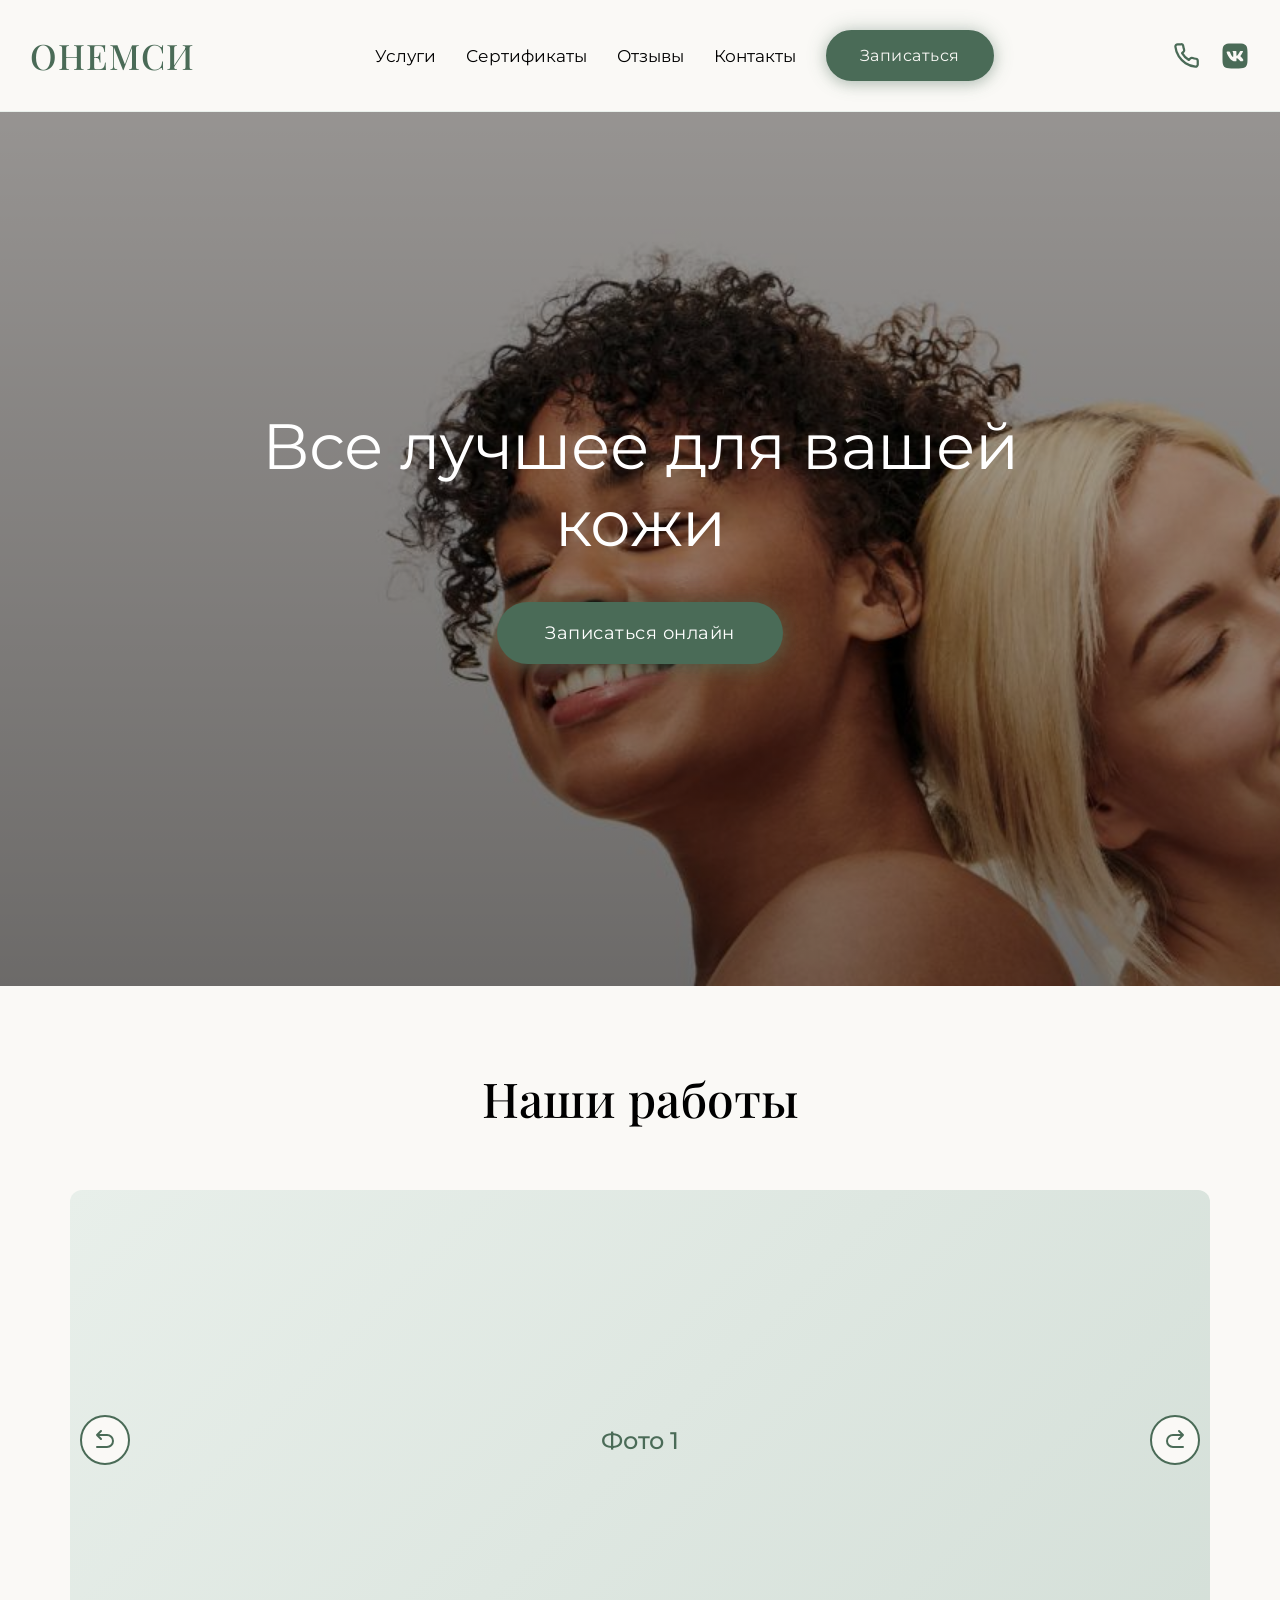
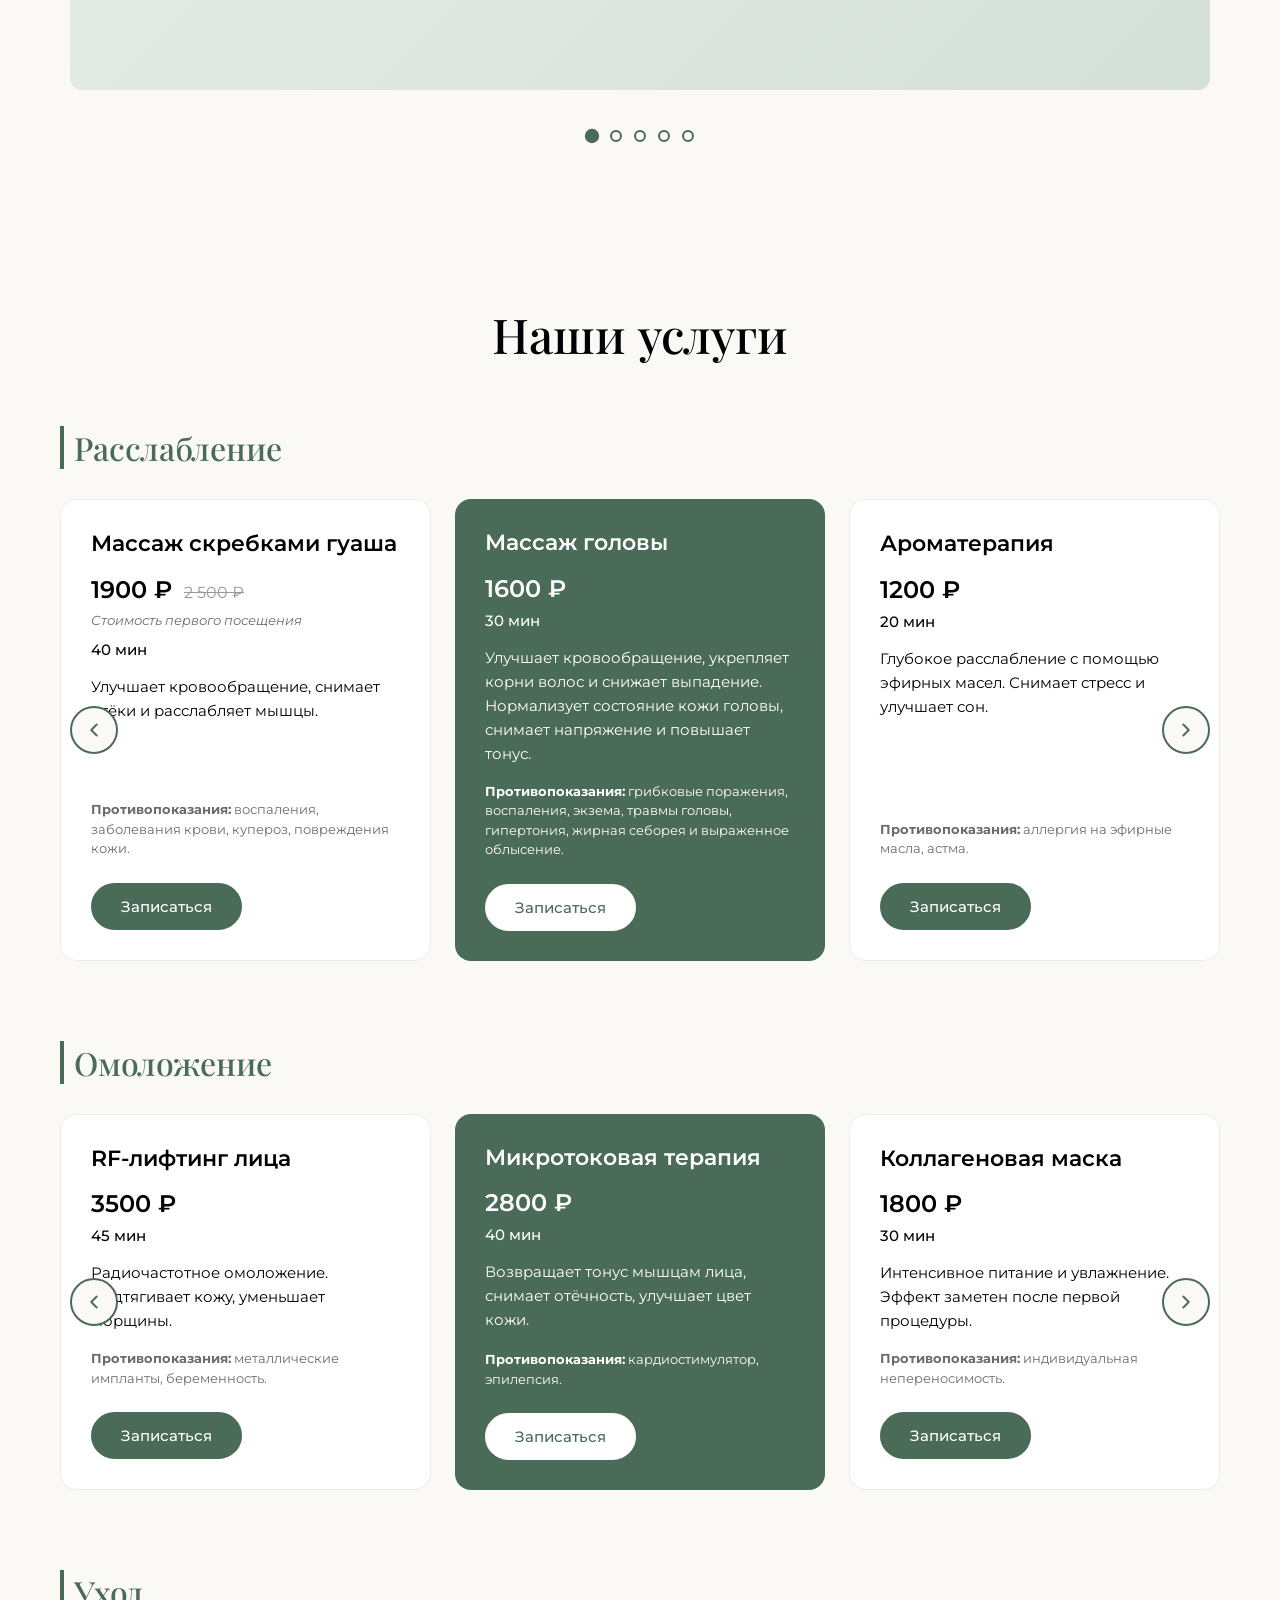
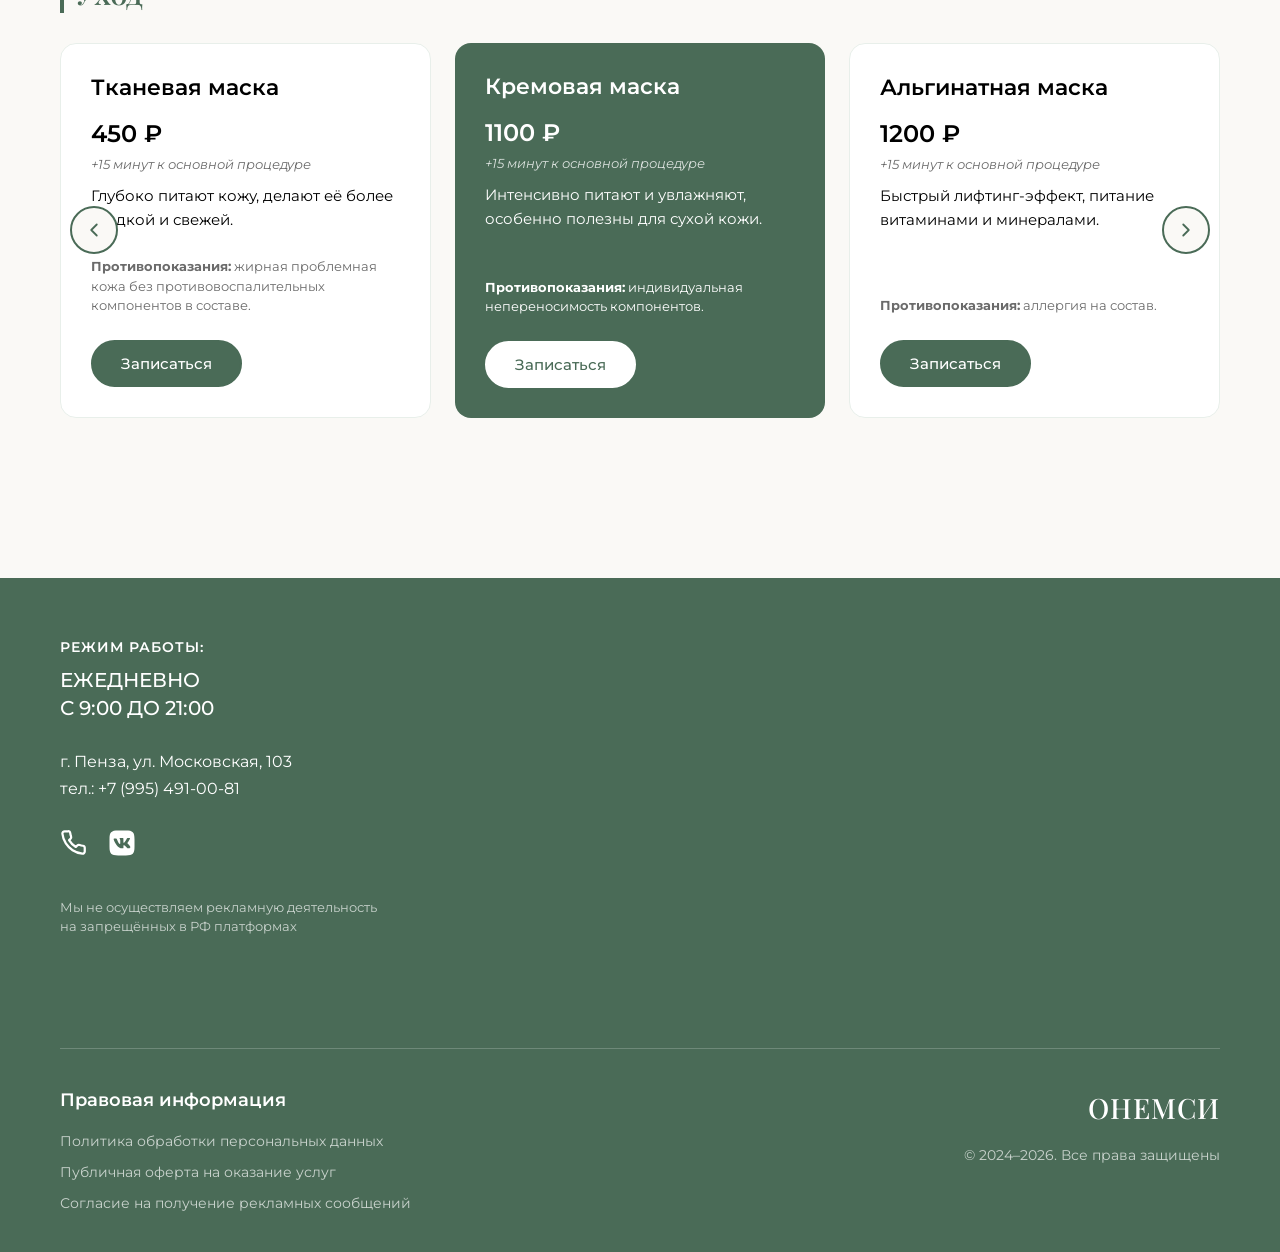
==== index.html @ 77ca7204 "Add files via upload" ====
<!DOCTYPE html>
<html lang="ru">

<head>
    <meta charset="UTF-8">
    <meta name="viewport" content="width=device-width, initial-scale=1.0">
    <title>O'Nemsi Studio - Косметология</title>

    <!-- Подключение шрифтов -->
    <link rel="preconnect" href="https://fonts.googleapis.com">
    <link rel="preconnect" href="https://fonts.gstatic.com" crossorigin>
    <link
        href="https://fonts.googleapis.com/css2?family=Playfair+Display:wght@400;500;600&family=Montserrat:wght@300;400;500;600&display=swap"
        rel="stylesheet">
    <link rel="stylesheet" href="/style.css">
</head>

<body>

    <header class="header">
        <div class="header__container">
            <a href="#" class="header__logo">ОНЕМСИ</a>

            <ul class="header__menu">
                <li><a href="#services" class="header__menu-item">Услуги</a></li>
                <li><a href="#certificates" class="header__menu-item">Сертификаты</a></li>
                <li><a href="#reviews" class="header__menu-item">Отзывы</a></li>
                <li><a href="#contacts" class="header__menu-item">Контакты</a></li>
                <a href="#booking" class="header__cta">Записаться</a>
            </ul>

            <div class="header__icons">
                <!-- Иконка телефона -->
                <a href="tel:+79954910081" class="header__icon" aria-label="Позвонить">
                    <svg class="icon-svg" viewBox="0 0 24 24" fill="none" stroke="currentColor" stroke-width="2"
                        stroke-linecap="round" stroke-linejoin="round">
                        <path
                            d="M22 16.92v3a2 2 0 0 1-2.18 2 19.79 19.79 0 0 1-8.63-3.07 19.5 19.5 0 0 1-6-6 19.79 19.79 0 0 1-3.07-8.67A2 2 0 0 1 4.11 2h3a2 2 0 0 1 2 1.72 12.84 12.84 0 0 0 .7 2.81 2 2 0 0 1-.45 2.11L8.09 9.91a16 16 0 0 0 6 6l1.27-1.27a2 2 0 0 1 2.11-.45 12.84 12.84 0 0 0 2.81.7A2 2 0 0 1 22 16.92z" />
                    </svg>
                </a>
                <!-- Иконка ВК -->
                <a href="#" class="header__icon" aria-label="ВКонтакте">
                    <svg class="icon-svg" viewBox="0 0 24 24" fill="currentColor">
                        <path
                            d="M15.07 2H8.93C3.33 2 2 3.33 2 8.93v6.14C2 20.67 3.33 22 8.93 22h6.14c5.6 0 6.93-1.33 6.93-6.93V8.93C22 3.33 20.67 2 15.07 2zm3.08 14.27h-1.46c-.55 0-.72-.44-1.71-1.44-.86-.83-1.24-.94-1.45-.94-.3 0-.38.08-.38.5v1.31c0 .36-.11.57-1.05.57-1.55 0-3.27-.94-4.47-2.69-1.82-2.55-2.32-4.46-2.32-4.84 0-.21.08-.41.5-.41h1.46c.37 0 .51.17.65.57.72 2.08 1.92 3.91 2.41 3.91.19 0 .27-.08.27-.55V9.73c-.06-.97-.57-1.05-.57-1.4 0-.17.14-.34.37-.34h2.3c.31 0 .42.17.42.54v2.91c0 .31.14.42.23.42.19 0 .34-.11.69-.46 1.07-1.2 1.84-3.04 1.84-3.04.1-.21.27-.41.64-.41h1.46c.44 0 .54.23.44.54-.18.84-1.95 3.34-1.95 3.34-.15.24-.21.35 0 .62.15.21.66.65 1 1.04.62.72 1.1 1.32 1.23 1.74.13.42-.07.63-.49.63z" />
                    </svg>
                </a>
            </div>

            <!-- Бургер-кнопка -->
            <button class="header__burger" aria-label="Открыть меню">
                <!-- Иконка бургера -->
                <svg class="header__burger-icon header__burger-icon--menu" width="40" height="40" viewBox="0 0 24 24"
                    fill="none" xmlns="http://www.w3.org/2000/svg">
                    <path d="M4 6H20" stroke="#4A6B57" stroke-width="2" stroke-linecap="round" />
                    <path d="M4 12H20" stroke="#4A6B57" stroke-width="2" stroke-linecap="round" />
                    <path d="M4 18H20" stroke="#4A6B57" stroke-width="2" stroke-linecap="round" />
                </svg>
                <!-- Иконка крестика -->
                <svg class="header__burger-icon header__burger-icon--close" width="40" height="40" viewBox="0 0 24 24"
                    fill="none" xmlns="http://www.w3.org/2000/svg">
                    <path d="M6 6L18 18" stroke="#4A6B57" stroke-width="2" stroke-linecap="round" />
                    <path d="M18 6L6 18" stroke="#4A6B57" stroke-width="2" stroke-linecap="round" />
                </svg>
            </button>
        </div>

        <!-- Мобильное меню -->
        <nav class="header__mobile-menu">
            <a href="#services" class="header__mobile-menu-item">Услуги</a>
            <a href="#certificates" class="header__mobile-menu-item">Сертификаты</a>
            <a href="#reviews" class="header__mobile-menu-item">Отзывы</a>
            <a href="#contacts" class="header__mobile-menu-item">Контакты</a>
            <a href="#booking" class="header__mobile-cta">Записаться</a>
            <div class="header__mobile-icons">
                <!-- Иконка телефона -->
                <a href="tel:+79954910081" class="header__mobile-icon" aria-label="Позвонить">
                    <svg class="icon-svg" viewBox="0 0 24 24" fill="none" stroke="currentColor" stroke-width="2"
                        stroke-linecap="round" stroke-linejoin="round">
                        <path
                            d="M22 16.92v3a2 2 0 0 1-2.18 2 19.79 19.79 0 0 1-8.63-3.07 19.5 19.5 0 0 1-6-6 19.79 19.79 0 0 1-3.07-8.67A2 2 0 0 1 4.11 2h3a2 2 0 0 1 2 1.72 12.84 12.84 0 0 0 .7 2.81 2 2 0 0 1-.45 2.11L8.09 9.91a16 16 0 0 0 6 6l1.27-1.27a2 2 0 0 1 2.11-.45 12.84 12.84 0 0 0 2.81.7A2 2 0 0 1 22 16.92z" />
                    </svg>
                </a>
                <!-- Иконка ВК -->
                <a href="#" class="header__mobile-icon" aria-label="ВКонтакте">
                    <svg class="icon-svg" viewBox="0 0 24 24" fill="currentColor">
                        <path
                            d="M15.07 2H8.93C3.33 2 2 3.33 2 8.93v6.14C2 20.67 3.33 22 8.93 22h6.14c5.6 0 6.93-1.33 6.93-6.93V8.93C22 3.33 20.67 2 15.07 2zm3.08 14.27h-1.46c-.55 0-.72-.44-1.71-1.44-.86-.83-1.24-.94-1.45-.94-.3 0-.38.08-.38.5v1.31c0 .36-.11.57-1.05.57-1.55 0-3.27-.94-4.47-2.69-1.82-2.55-2.32-4.46-2.32-4.84 0-.21.08-.41.5-.41h1.46c.37 0 .51.17.65.57.72 2.08 1.92 3.91 2.41 3.91.19 0 .27-.08.27-.55V9.73c-.06-.97-.57-1.05-.57-1.4 0-.17.14-.34.37-.34h2.3c.31 0 .42.17.42.54v2.91c0 .31.14.42.23.42.19 0 .34-.11.69-.46 1.07-1.2 1.84-3.04 1.84-3.04.1-.21.27-.41.64-.41h1.46c.44 0 .54.23.44.54-.18.84-1.95 3.34-1.95 3.34-.15.24-.21.35 0 .62.15.21.66.65 1 1.04.62.72 1.1 1.32 1.23 1.74.13.42-.07.63-.49.63z" />
                    </svg>
                </a>
            </div>
        </nav>
    </header>

    <!-- Hero секция -->
    <section class="hero">
        <div class="hero__background"></div>
        <div class="hero__overlay"></div>

        <div class="hero__content">
            <h1 class="hero__title">Все лучшее для вашей кожи</h1>
            <a href="#booking" class="hero__cta">Записаться онлайн</a>
        </div>
    </section>

    <!-- Секция слайдера -->
    <section class="gallery">
        <div class="gallery__container">
            <h2 class="gallery__title">Наши работы</h2>

            <div class="slider">
                <div class="slider__track">
                    <!-- Слайд 1 -->
                    <div class="slider__slide">
                        <div class="slider__image-placeholder">
                            <span>Фото 1</span>
                        </div>
                    </div>

                    <!-- Слайд 2 -->
                    <div class="slider__slide">
                        <div class="slider__image-placeholder">
                            <span>Фото 2</span>
                        </div>
                    </div>

                    <!-- Слайд 3 -->
                    <div class="slider__slide">
                        <div class="slider__image-placeholder">
                            <span>Фото 3</span>
                        </div>
                    </div>

                    <!-- Слайд 4 -->
                    <div class="slider__slide">
                        <div class="slider__image-placeholder">
                            <span>Фото 4</span>
                        </div>
                    </div>

                    <!-- Слайд 5 -->
                    <div class="slider__slide">
                        <div class="slider__image-placeholder">
                            <span>Фото 5</span>
                        </div>
                    </div>
                </div>

                <!-- Кнопки навигации -->
                <button class="slider__button slider__button--prev" aria-label="Предыдущий слайд">
                    <svg width="100%" height="100%" viewBox="0 0 24 24" fill="none" xmlns="http://www.w3.org/2000/svg">
                        <path d="M4 7H14C17.3137 7 20 9.68629 20 13C20 16.3137 17.3137 19 14 19H4M4 7L8 3M4 7L8 11"
                            stroke="currentColor" stroke-width="2" stroke-linecap="round" stroke-linejoin="round" />
                    </svg>
                </button>

                <button class="slider__button slider__button--next" aria-label="Следующий слайд">
                    <svg width="100%" height="100%" viewBox="0 0 24 24" fill="none" xmlns="http://www.w3.org/2000/svg">
                        <path d="M20 7H10C6.68629 7 4 9.68629 4 13C4 16.3137 6.68629 19 10 19H20M20 7L16 3M20 7L16 11"
                            stroke="currentColor" stroke-width="2" stroke-linecap="round" stroke-linejoin="round" />
                    </svg>
                </button>

            </div>
            <!-- Точки-индикаторы -->
            <div class="slider__dots">
                <button class="slider__dot active" data-index="0" aria-label="Слайд 1"></button>
                <button class="slider__dot" data-index="1" aria-label="Слайд 2"></button>
                <button class="slider__dot" data-index="2" aria-label="Слайд 3"></button>
                <button class="slider__dot" data-index="3" aria-label="Слайд 4"></button>
                <button class="slider__dot" data-index="4" aria-label="Слайд 5"></button>
            </div>
        </div>
        </div>
    </section>

    <!-- Секция услуг -->
    <section class="services" id="services">
        <div class="services__container">
            <h2 class="services__title">Наши услуги</h2>

            <!-- Раздел 1: Расслабление -->
            <div class="services__category">
                <h3 class="services__category-title">Расслабление</h3>

                <div class="services-slider" data-slider="relax">
                    <div class="services-slider__track">

                        <div class="services-card">
                            <div class="services-card__content">
                                <h4 class="services-card__title">Массаж скребками гуаша</h4>
                                <div class="services-card__price">
                                    <span class="services-card__price-current">1900 ₽</span>
                                    <span class="services-card__price-old">2 500 ₽</span>
                                </div>
                                <p class="services-card__note">Стоимость первого посещения</p>
                                <p class="services-card__duration">40 мин</p>
                                <p class="services-card__description">Улучшает кровообращение, снимает отёки и
                                    расслабляет мышцы.</p>
                                <p class="services-card__contra"><strong>Противопоказания:</strong> воспаления,
                                    заболевания крови, купероз, повреждения кожи.</p>
                                <a href="#booking" class="services-card__btn">Записаться</a>
                            </div>
                        </div>

                        <div class="services-card">
                            <div class="services-card__content">
                                <h4 class="services-card__title">Массаж головы</h4>
                                <div class="services-card__price">
                                    <span class="services-card__price-current">1600 ₽</span>
                                </div>
                                <p class="services-card__duration">30 мин</p>
                                <p class="services-card__description">Улучшает кровообращение, укрепляет корни волос и
                                    снижает выпадение. Нормализует состояние кожи головы, снимает напряжение и повышает
                                    тонус.</p>
                                <p class="services-card__contra"><strong>Противопоказания:</strong> грибковые поражения,
                                    воспаления, экзема, травмы головы, гипертония, жирная себорея и выраженное
                                    облысение.</p>
                                <a href="#booking" class="services-card__btn">Записаться</a>
                            </div>
                        </div>

                        <div class="services-card">
                            <div class="services-card__content">
                                <h4 class="services-card__title">Ароматерапия</h4>
                                <div class="services-card__price">
                                    <span class="services-card__price-current">1200 ₽</span>
                                </div>
                                <p class="services-card__duration">20 мин</p>
                                <p class="services-card__description">Глубокое расслабление с помощью эфирных масел.
                                    Снимает стресс и улучшает сон.</p>
                                <p class="services-card__contra"><strong>Противопоказания:</strong> аллергия на эфирные
                                    масла, астма.</p>
                                <a href="#booking" class="services-card__btn">Записаться</a>
                            </div>
                        </div>

                        <div class="services-card">
                            <div class="services-card__content">
                                <h4 class="services-card__title">Стоун-массаж</h4>
                                <div class="services-card__price">
                                    <span class="services-card__price-current">2200 ₽</span>
                                </div>
                                <p class="services-card__duration">60 мин</p>
                                <p class="services-card__description">Массаж горячими камнями. Глубокое прогревание мышц
                                    и полное расслабление.</p>
                                <p class="services-card__contra"><strong>Противопоказания:</strong> варикоз, гипертония,
                                    воспаления.</p>
                                <a href="#booking" class="services-card__btn">Записаться</a>
                            </div>
                        </div>

                        <div class="services-card">
                            <div class="services-card__content">
                                <h4 class="services-card__title">Тайский массаж</h4>
                                <div class="services-card__price">
                                    <span class="services-card__price-current">2800 ₽</span>
                                </div>
                                <p class="services-card__duration">90 мин</p>
                                <p class="services-card__description">Древняя техника с элементами йоги. Восстанавливает
                                    энергетический баланс.</p>
                                <p class="services-card__contra"><strong>Противопоказания:</strong> беременность, травмы
                                    позвоночника, острые воспаления.</p>
                                <a href="#booking" class="services-card__btn">Записаться</a>
                            </div>
                        </div>

                    </div>

                    <button class="services-slider__button services-slider__button--prev" aria-label="Предыдущий">
                        <svg viewBox="0 0 24 24" fill="none" stroke="currentColor" stroke-width="2"
                            stroke-linecap="round" stroke-linejoin="round">
                            <polyline points="15 18 9 12 15 6"></polyline>
                        </svg>
                    </button>
                    <button class="services-slider__button services-slider__button--next" aria-label="Следующий">
                        <svg viewBox="0 0 24 24" fill="none" stroke="currentColor" stroke-width="2"
                            stroke-linecap="round" stroke-linejoin="round">
                            <polyline points="9 18 15 12 9 6"></polyline>
                        </svg>
                    </button>
                </div>
            </div>

            <!-- Раздел 2: Омоложение -->
            <div class="services__category">
                <h3 class="services__category-title">Омоложение</h3>

                <div class="services-slider" data-slider="antiage">
                    <div class="services-slider__track">

                        <div class="services-card">
                            <div class="services-card__content">
                                <h4 class="services-card__title">RF-лифтинг лица</h4>
                                <div class="services-card__price">
                                    <span class="services-card__price-current">3500 ₽</span>
                                </div>
                                <p class="services-card__duration">45 мин</p>
                                <p class="services-card__description">Радиочастотное омоложение. Подтягивает кожу,
                                    уменьшает морщины.</p>
                                <p class="services-card__contra"><strong>Противопоказания:</strong> металлические
                                    импланты, беременность.</p>
                                <a href="#booking" class="services-card__btn">Записаться</a>
                            </div>
                        </div>

                        <div class="services-card">
                            <div class="services-card__content">
                                <h4 class="services-card__title">Микротоковая терапия</h4>
                                <div class="services-card__price">
                                    <span class="services-card__price-current">2800 ₽</span>
                                </div>
                                <p class="services-card__duration">40 мин</p>
                                <p class="services-card__description">Возвращает тонус мышцам лица, снимает отёчность,
                                    улучшает цвет кожи.</p>
                                <p class="services-card__contra"><strong>Противопоказания:</strong> кардиостимулятор,
                                    эпилепсия.</p>
                                <a href="#booking" class="services-card__btn">Записаться</a>
                            </div>
                        </div>

                        <div class="services-card">
                            <div class="services-card__content">
                                <h4 class="services-card__title">Коллагеновая маска</h4>
                                <div class="services-card__price">
                                    <span class="services-card__price-current">1800 ₽</span>
                                </div>
                                <p class="services-card__duration">30 мин</p>
                                <p class="services-card__description">Интенсивное питание и увлажнение. Эффект заметен
                                    после первой процедуры.</p>
                                <p class="services-card__contra"><strong>Противопоказания:</strong> индивидуальная
                                    непереносимость.</p>
                                <a href="#booking" class="services-card__btn">Записаться</a>
                            </div>
                        </div>

                        <div class="services-card">
                            <div class="services-card__content">
                                <h4 class="services-card__title">Пилинг лица</h4>
                                <div class="services-card__price">
                                    <span class="services-card__price-current">2500 ₽</span>
                                </div>
                                <p class="services-card__duration">40 мин</p>
                                <p class="services-card__description">Обновление кожи, выравнивание тона и текстуры.
                                    Стимулирует выработку коллагена.</p>
                                <p class="services-card__contra"><strong>Противопоказания:</strong> активные воспаления,
                                    герпес, свежий загар.</p>
                                <a href="#booking" class="services-card__btn">Записаться</a>
                            </div>
                        </div>

                        <div class="services-card">
                            <div class="services-card__content">
                                <h4 class="services-card__title">Мезотерапия</h4>
                                <div class="services-card__price">
                                    <span class="services-card__price-current">4500 ₽</span>
                                </div>
                                <p class="services-card__duration">60 мин</p>
                                <p class="services-card__description">Инъекционное введение витаминных коктейлей.
                                    Глубокое питание изнутри.</p>
                                <p class="services-card__contra"><strong>Противопоказания:</strong> беременность,
                                    нарушения свёртываемости крови.</p>
                                <a href="#booking" class="services-card__btn">Записаться</a>
                            </div>
                        </div>

                    </div>

                    <button class="services-slider__button services-slider__button--prev" aria-label="Предыдущий">
                        <svg viewBox="0 0 24 24" fill="none" stroke="currentColor" stroke-width="2"
                            stroke-linecap="round" stroke-linejoin="round">
                            <polyline points="15 18 9 12 15 6"></polyline>
                        </svg>
                    </button>
                    <button class="services-slider__button services-slider__button--next" aria-label="Следующий">
                        <svg viewBox="0 0 24 24" fill="none" stroke="currentColor" stroke-width="2"
                            stroke-linecap="round" stroke-linejoin="round">
                            <polyline points="9 18 15 12 9 6"></polyline>
                        </svg>
                    </button>
                </div>
            </div>

            <!-- Раздел 3: Уход -->
            <div class="services__category">
                <h3 class="services__category-title">Уход</h3>

                <div class="services-slider" data-slider="care">
                    <div class="services-slider__track">

                        <div class="services-card">
                            <div class="services-card__content">
                                <h4 class="services-card__title">Тканевая маска</h4>
                                <div class="services-card__price">
                                    <span class="services-card__price-current">450 ₽</span>
                                </div>
                                <p class="services-card__note">+15 минут к основной процедуре</p>
                                <p class="services-card__description">Глубоко питают кожу, делают её более гладкой и
                                    свежей.</p>
                                <p class="services-card__contra"><strong>Противопоказания:</strong> жирная проблемная
                                    кожа без противовоспалительных компонентов в составе.</p>
                                <a href="#booking" class="services-card__btn">Записаться</a>
                            </div>
                        </div>

                        <div class="services-card">
                            <div class="services-card__content">
                                <h4 class="services-card__title">Кремовая маска</h4>
                                <div class="services-card__price">
                                    <span class="services-card__price-current">1100 ₽</span>
                                </div>
                                <p class="services-card__note">+15 минут к основной процедуре</p>
                                <p class="services-card__description">Интенсивно питают и увлажняют, особенно полезны
                                    для сухой кожи.</p>
                                <p class="services-card__contra"><strong>Противопоказания:</strong> индивидуальная
                                    непереносимость компонентов.</p>
                                <a href="#booking" class="services-card__btn">Записаться</a>
                            </div>
                        </div>

                        <div class="services-card">
                            <div class="services-card__content">
                                <h4 class="services-card__title">Альгинатная маска</h4>
                                <div class="services-card__price">
                                    <span class="services-card__price-current">1200 ₽</span>
                                </div>
                                <p class="services-card__note">+15 минут к основной процедуре</p>
                                <p class="services-card__description">Быстрый лифтинг-эффект, питание витаминами и
                                    минералами.</p>
                                <p class="services-card__contra"><strong>Противопоказания:</strong> аллергия на состав.
                                </p>
                                <a href="#booking" class="services-card__btn">Записаться</a>
                            </div>
                        </div>

                        <div class="services-card">
                            <div class="services-card__content">
                                <h4 class="services-card__title">Чистка лица</h4>
                                <div class="services-card__price">
                                    <span class="services-card__price-current">2200 ₽</span>
                                </div>
                                <p class="services-card__duration">60 мин</p>
                                <p class="services-card__description">Комбинированная чистка. Освобождает поры,
                                    выравнивает рельеф кожи.</p>
                                <p class="services-card__contra"><strong>Противопоказания:</strong> активные воспаления,
                                    герпес.</p>
                                <a href="#booking" class="services-card__btn">Записаться</a>
                            </div>
                        </div>

                        <div class="services-card">
                            <div class="services-card__content">
                                <h4 class="services-card__title">Пилинг тела</h4>
                                <div class="services-card__price">
                                    <span class="services-card__price-current">1800 ₽</span>
                                </div>
                                <p class="services-card__duration">45 мин</p>
                                <p class="services-card__description">Отшелушивание и обновление кожи тела. Мягкость и
                                    гладкость надолго.</p>
                                <p class="services-card__contra"><strong>Противопоказания:</strong> повреждения кожи,
                                    варикоз.</p>
                                <a href="#booking" class="services-card__btn">Записаться</a>
                            </div>
                        </div>

                    </div>

                    <button class="services-slider__button services-slider__button--prev" aria-label="Предыдущий">
                        <svg viewBox="0 0 24 24" fill="none" stroke="currentColor" stroke-width="2"
                            stroke-linecap="round" stroke-linejoin="round">
                            <polyline points="15 18 9 12 15 6"></polyline>
                        </svg>
                    </button>
                    <button class="services-slider__button services-slider__button--next" aria-label="Следующий">
                        <svg viewBox="0 0 24 24" fill="none" stroke="currentColor" stroke-width="2"
                            stroke-linecap="round" stroke-linejoin="round">
                            <polyline points="9 18 15 12 9 6"></polyline>
                        </svg>
                    </button>
                </div>
            </div>

        </div>
    </section>

    <!-- Футер -->
    <footer class="footer">
        <div class="footer__container">
            <!-- Верхняя часть: информация + карта -->
            <div class="footer__top">
                <!-- Левая колонка: информация -->
                <div class="footer__info">
                    <div class="footer__schedule">
                        <h3 class="footer__title">РЕЖИМ РАБОТЫ:</h3>
                        <p class="footer__schedule-text">ЕЖЕДНЕВНО<br>С 9:00 ДО 21:00</p>
                    </div>

                    <div class="footer__address">
                        <p>г. Пенза, ул. Московская, 103</p>
                        <a href="tel:+79954910081" class="footer__phone">тел.: +7 (995) 491-00-81</a>
                    </div>

                    <div class="footer__icons">
                        <!-- Иконка телефона -->
                        <a href="tel:+79954910081" class="footer__icon" aria-label="Позвонить">
                            <svg class="icon-svg" viewBox="0 0 24 24" fill="none" stroke="currentColor" stroke-width="2"
                                stroke-linecap="round" stroke-linejoin="round">
                                <path
                                    d="M22 16.92v3a2 2 0 0 1-2.18 2 19.79 19.79 0 0 1-8.63-3.07 19.5 19.5 0 0 1-6-6 19.79 19.79 0 0 1-3.07-8.67A2 2 0 0 1 4.11 2h3a2 2 0 0 1 2 1.72 12.84 12.84 0 0 0 .7 2.81 2 2 0 0 1-.45 2.11L8.09 9.91a16 16 0 0 0 6 6l1.27-1.27a2 2 0 0 1 2.11-.45 12.84 12.84 0 0 0 2.81.7A2 2 0 0 1 22 16.92z" />
                            </svg>
                        </a>
                        <!-- Иконка ВК -->
                        <a href="#" class="footer__icon" aria-label="ВКонтакте">
                            <svg class="icon-svg" viewBox="0 0 24 24" fill="currentColor">
                                <path
                                    d="M15.07 2H8.93C3.33 2 2 3.33 2 8.93v6.14C2 20.67 3.33 22 8.93 22h6.14c5.6 0 6.93-1.33 6.93-6.93V8.93C22 3.33 20.67 2 15.07 2zm3.08 14.27h-1.46c-.55 0-.72-.44-1.71-1.44-.86-.83-1.24-.94-1.45-.94-.3 0-.38.08-.38.5v1.31c0 .36-.11.57-1.05.57-1.55 0-3.27-.94-4.47-2.69-1.82-2.55-2.32-4.46-2.32-4.84 0-.21.08-.41.5-.41h1.46c.37 0 .51.17.65.57.72 2.08 1.92 3.91 2.41 3.91.19 0 .27-.08.27-.55V9.73c-.06-.97-.57-1.05-.57-1.4 0-.17.14-.34.37-.34h2.3c.31 0 .42.17.42.54v2.91c0 .31.14.42.23.42.19 0 .34-.11.69-.46 1.07-1.2 1.84-3.04 1.84-3.04.1-.21.27-.41.64-.41h1.46c.44 0 .54.23.44.54-.18.84-1.95 3.34-1.95 3.34-.15.24-.21.35 0 .62.15.21.66.65 1 1.04.62.72 1.1 1.32 1.23 1.74.13.42-.07.63-.49.63z" />
                            </svg>
                        </a>
                    </div>

                    <p class="footer__disclaimer">
                        Мы не осуществляем рекламную деятельность<br>
                        на запрещённых в РФ платформах
                    </p>
                </div>

                <!-- Правая колонка: Яндекс Карта -->
                <div class="footer__map">
                    <iframe
                        src="https://yandex.ru/map-widget/v1/?um=constructor%3Ae13239bbc30b264439ae08b6318549882cd62b064bf526dbd5a65f6173cc1b9c&amp;source=constructor"
                        width="650" height="400" frameborder="0">
                    </iframe>
                </div>
            </div>

            <!-- Нижняя часть: правовая информация -->
            <div class="footer__bottom">
                <div class="footer__legal">
                    <h4 class="footer__legal-title">Правовая информация</h4>
                    <ul class="footer__legal-list">
                        <li><a href="#" class="footer__legal-link">Политика обработки персональных данных</a></li>
                        <li><a href="#" class="footer__legal-link">Публичная оферта на оказание услуг</a></li>
                        <li><a href="#" class="footer__legal-link">Согласие на получение рекламных сообщений</a></li>
                    </ul>
                </div>

                <div class="footer__bottom-info">
                    <a href="#" class="footer__logo-link">
                        <span class="footer__logo">ОНЕМСИ</span>
                    </a>
                    <p class="footer__copyright">© 2024–2026. Все права защищены</p>
                </div>
            </div>
        </div>
    </footer>

    <script src="/main.js"></script>
</body>

</html>
---- style.css ----
/* CSS переменные */
:root {
    --color-primary: #4A6B57;
    --color-primary-dark: #3A5544;
    --color-text: #000000;
    --color-bg: #FAF9F6;
    --font-logo: 'Playfair Display', serif;
    --font-body: 'Montserrat', sans-serif;
}

* {
    margin: 0;
    padding: 0;
    box-sizing: border-box;
}

body {
    font-family: var(--font-body);
    background-color: var(--color-bg);
    color: var(--color-text);
}

/* Блокировка скролла при открытом меню */
body.menu-open {
    overflow: hidden;
}

/* Хедер */
.header {
    position: fixed;
    top: 0;
    left: 0;
    width: 100%;
    background-color: var(--color-bg);
    border-bottom: 1px solid #E8EFEA;
    z-index: 1000;
}

.header__container {
    max-width: 1440px;
    margin: 0 auto;
    padding: 30px 30px;
    display: flex;
    justify-content: space-between;
    align-items: center;
    position: relative;
}

/* Логотип */
.header__logo {
    font-family: var(--font-logo);
    font-size: 35px;
    font-weight: 500;
    color: var(--color-primary);
    text-decoration: none;
    letter-spacing: 1px;
}

/* Меню */
.header__menu {
    display: flex;
    list-style: none;
    gap: 30px;
    align-items: center;
}

.header__menu-item {
    font-family: var(--font-body);
    font-size: 17px;
    font-weight: 400;
    color: var(--color-text);
    text-decoration: none;
    transition: color 0.3s ease;
    position: relative;
}

.header__menu-item:hover {
    color: var(--color-primary);
}

.header__menu-item::after {
    content: '';
    position: absolute;
    bottom: -6px;
    left: 0;
    width: 0;
    height: 1.5px;
    background-color: var(--color-primary);
    transition: width 0.3s ease;
}

.header__menu-item:hover::after {
    width: 100%;
}

/* Кнопка записи */
.header__cta {
    font-family: var(--font-body);
    font-size: 16px;
    font-weight: 400;
    color: var(--color-bg);
    background-color: var(--color-primary);
    padding: 14px 32px;
    border: 2px solid var(--color-primary);
    border-radius: 50px;
    cursor: pointer;
    text-decoration: none;
    transition: all 0.3s ease;
    letter-spacing: 0.5px;
    box-shadow: 0 4px 12px rgba(74, 107, 87, 0.2),
        0 0 20px rgba(74, 107, 87, 0.3);
}

.header__cta:hover {
    background-color: var(--color-primary-dark);
    border-color: var(--color-primary-dark);
    transform: translateY(-2px);
    box-shadow: 0 6px 16px rgba(74, 107, 87, 0.3),
        0 0 30px rgba(74, 107, 87, 0.5);
}

.header__cta:active {
    transform: translateY(0);
    box-shadow: 0 2px 8px rgba(74, 107, 87, 0.2),
        0 0 15px rgba(74, 107, 87, 0.3);
}

/* Иконки соцсетей */
.header__icons {
    display: flex;
    gap: 20px;
    align-items: center;
}

.header__icon {
    display: flex;
    align-items: center;
    justify-content: center;
    color: var(--color-primary);
    /* <-- ЭТО ГЛАВНОЕ: задаёт цвет для SVG */
    text-decoration: none;
    transition: color 0.3s ease, transform 0.3s ease;
}

.header__icon svg {
    width: 27px;
    height: 27px;
}

/* ВК сделаем чуть крупнее, как было */
.header__icon:last-child svg {
    width: 30px;
    height: 30px;
}

.header__icon:hover {
    color: var(--color-primary-dark);
    /* <-- При наведении цвет меняется сам */
    transform: translateY(-2px) scale(1.1);
}

/* Бургер-меню (SVG) */
.header__burger {
    display: none;
    align-items: center;
    justify-content: end;
    width: 48px;
    height: 48px;
    cursor: pointer;
    background: none;
    border: none;
    z-index: 1001;
    position: relative;
    color: var(--color-primary);
    transition: color 0.3s ease;
}

.header__burger:hover {
    color: var(--color-primary-dark);
}

.header__burger-icon {
    position: absolute;
    top: 50%;
    left: 50%;
    width: 28px;
    height: 28px;
    transition: opacity 0.4s ease, transform 0.4s ease;
}

/* Состояние по умолчанию: виден бургер, скрыт крестик */
.header__burger-icon--menu {
    opacity: 1;
    transform: translate(-50%, -50%) rotate(0deg);
}

.header__burger-icon--close {
    opacity: 0;
    transform: translate(-50%, -50%) rotate(-90deg);
    pointer-events: none;
}

/* Активное состояние (после клика): скрыт бургер, виден крестик */
.header__burger.active .header__burger-icon--menu {
    opacity: 0;
    transform: translate(-50%, -50%) rotate(90deg);
    pointer-events: none;
}

.header__burger.active .header__burger-icon--close {
    opacity: 1;
    transform: translate(-50%, -50%) rotate(0deg);
    pointer-events: auto;
}

/* Мобильное меню */
.header__mobile-menu {
    position: fixed;
    top: 0;
    left: 0;
    width: 100%;
    height: 100vh;
    background-color: var(--color-bg);
    display: flex;
    flex-direction: column;
    justify-content: center;
    align-items: center;
    gap: 30px;
    transform: translateX(100%);
    transition: transform 0.4s ease;
    z-index: 999;
}

.header__mobile-menu.active {
    transform: translateX(0);
}

.header__mobile-menu-item {
    font-family: var(--font-body);
    font-size: 24px;
    font-weight: 500;
    color: var(--color-text);
    text-decoration: none;
    transition: color 0.3s ease;
}

.header__mobile-menu-item:hover {
    color: var(--color-primary);
}

.header__mobile-cta {
    font-family: var(--font-body);
    font-size: 18px;
    font-weight: 400;
    color: var(--color-bg);
    background-color: var(--color-primary);
    padding: 16px 40px;
    border-radius: 50px;
    text-decoration: none;
    transition: all 0.3s ease;
    box-shadow: 0 4px 16px rgba(74, 107, 87, 0.4);
    margin-top: 20px;
}

.header__mobile-cta:hover {
    background-color: var(--color-primary-dark);
    transform: translateY(-2px);
}

.header__mobile-icons {
    display: flex;
    gap: 20px;
    align-items: center;
}

.header__mobile-icon {
    display: flex;
    align-items: center;
    justify-content: center;
    color: var(--color-primary);
    /* <-- ЭТО ГЛАВНОЕ: задаёт цвет для SVG */
    text-decoration: none;
    transition: color 0.3s ease, transform 0.3s ease;
}

.header__mobile-icon svg {
    width: 27px;
    height: 27px;
}

.header__mobile-icon:last-child svg {
    width: 30px;
    height: 30px;
}

.header__mobile-icon:hover {
    color: var(--color-primary-dark);
    transform: scale(1.1);
}

/* Hero секция */
.hero {
    position: relative;
    width: 100%;
    height: 100vh;
    min-height: 700px;
    display: flex;
    align-items: center;
    justify-content: center;
    overflow: hidden;
    margin-top: 86px;
}

.hero__background {
    position: absolute;
    top: 0;
    left: 0;
    width: 100%;
    height: 100%;
    background-image: url('/image/фон-хиро.jpg');
    background-size: cover;
    background-position: center;
    background-repeat: no-repeat;
}

.hero__overlay {
    position: absolute;
    top: 0;
    left: 0;
    width: 100%;
    height: 100%;
    background: linear-gradient(to bottom,
            rgba(0, 0, 0, 0.3) 0%,
            rgba(0, 0, 0, 0.5) 100%);
}

.hero__content {
    position: relative;
    z-index: 2;
    text-align: center;
    max-width: 900px;
    padding: 0 40px;
}

.hero__title {
    font-family: var(--font-body);
    font-size: 64px;
    font-weight: 400;
    color: #FFFFFF;
    line-height: 1.2;
    margin-bottom: 40px;
    letter-spacing: -0.5px;
}

.hero__cta {
    display: inline-block;
    font-family: var(--font-body);
    font-size: 18px;
    font-weight: 400;
    color: #FFFFFF;
    background-color: var(--color-primary);
    padding: 20px 48px;
    border-radius: 50px;
    text-decoration: none;
    transition: all 0.3s ease;
    letter-spacing: 0.5px;
    box-shadow: 0 4px 16px rgba(74, 107, 87, 0.4),
        0 0 24px rgba(74, 107, 87, 0.3);
}

.hero__cta:hover {
    background-color: var(--color-primary-dark);
    transform: translateY(-3px);
    box-shadow: 0 8px 24px rgba(74, 107, 87, 0.5),
        0 0 32px rgba(74, 107, 87, 0.4);
}

.hero__cta:active {
    transform: translateY(-1px);
    box-shadow: 0 4px 12px rgba(74, 107, 87, 0.3);
}

/* Адаптивность Шапка + Хиро */
@media (max-width: 1200px) {
    .header__container {
        padding: 24px 40px;
    }

    .header__menu-item {
        font-size: 16px;
    }

}

@media (max-width: 992px) {
    .header__menu {
        display: none;
    }

    .header__cta {
        display: none;
    }

    .header__container {
        display: flex;
        align-items: center;
        padding: 24px 30px;
    }

    /* Логотип — первая колонка, прижат влево */
    .header__logo {
        justify-content: start;
    }

    /* Бургер — вторая колонка, точно по центру */
    .header__burger {
        display: flex;
        justify-content: end;
        margin-top: 2px;
        width: 48px;
        height: 48px;
        cursor: pointer;
        background: none;
        border: none;
        color: var(--color-primary);
        transition: color 0.3s ease;
        z-index: 1001;
    }

    /* Иконки — третья колонка, прижаты вправо */
    .header__icons {
        display: none;
    }
}

@media (max-width: 768px) {
    .header__container {
        padding: 20px 24px;
    }

    .header__logo {
        font-size: 30px;
    }

    .hero {
        min-height: 600px;
    }

    .hero__title {
        font-size: 40px;
        margin-bottom: 32px;
    }

    .hero__cta {
        font-size: 16px;
        padding: 18px 40px;
    }
}

@media (max-width: 480px) {
    .hero__title {
        font-size: 30px;
    }

    .hero__cta {
        font-size: 15px;
        padding: 16px 32px;
    }

    .header__mobile-menu-item {
        font-size: 20px;
    }

    .header__mobile-cta {
        font-size: 16px;
        padding: 14px 32px;
    }
}

/* Секция галереи */
.gallery {
    padding: 80px 0;
    background-color: var(--color-bg);
}

.gallery__container {
    max-width: 1440px;
    margin: 0 auto;
    padding: 0 60px;
}

.gallery__title {
    font-family: var(--font-logo);
    font-size: 48px;
    font-weight: 500;
    color: var(--color-text);
    text-align: center;
    margin-bottom: 60px;
}

/* Слайдер */
.slider {
    position: relative;
    width: 100%;
    overflow: hidden;
}

.slider__track {
    display: flex;
    transition: transform 0.5s ease;
}

.slider__slide {
    flex: 0 0 100%;
    padding: 0 10px;
}

/* Placeholder для фотографий (пока нет реальных фото) */
.slider__image-placeholder {
    width: 100%;
    height: 500px;
    background: linear-gradient(135deg, #E8EFEA 0%, #D4DFD8 100%);
    border-radius: 12px;
    display: flex;
    align-items: center;
    justify-content: center;
    font-family: var(--font-body);
    font-size: 24px;
    font-weight: 500;
    color: var(--color-primary);
    transition: all 0.3s ease;
}

.slider__image-placeholder:hover {
    transform: scale(1.02);
    box-shadow: 0 8px 24px rgba(74, 107, 87, 0.15);
}

/* Кнопки навигации */
.slider__button {
    position: absolute;
    top: 50%;
    transform: translateY(-50%);
    width: 50px;
    height: 50px;
    background-color: var(--color-bg);
    border: 2px solid var(--color-primary);
    border-radius: 50%;
    cursor: pointer;
    display: flex;
    align-items: center;
    justify-content: center;
    color: var(--color-primary);
    transition: all 0.3s ease;
    z-index: 10;
}

.slider__button svg {
    width: 24px;
    height: 24px;
}

.slider__button:hover {
    background-color: var(--color-primary);
    color: var(--color-bg);
    transform: translateY(-50%) scale(1.1);
}

.slider__button:active {
    transform: translateY(-50%) scale(0.95);
}

.slider__button--prev {
    left: 20px;
}

.slider__button--next {
    right: 20px;
}

/* Точки-индикаторы */
.slider__dots {
    display: flex;
    justify-content: center;
    gap: 12px;
    margin-top: 40px;
}

.slider__dot {
    width: 12px;
    height: 12px;
    border-radius: 50%;
    border: 2px solid var(--color-primary);
    background-color: transparent;
    cursor: pointer;
    transition: all 0.3s ease;
    padding: 0;
}

.slider__dot:hover {
    background-color: var(--color-primary);
    opacity: 0.5;
}

.slider__dot.active {
    background-color: var(--color-primary);
    transform: scale(1.2);
}

/* Адаптивность слайдера */
@media (max-width: 1200px) {
    .gallery__container {
        padding: 0 40px;
    }

    .gallery__title {
        font-size: 42px;
        margin-bottom: 50px;
    }

    .slider__image-placeholder {
        height: 450px;
    }
}

@media (max-width: 992px) {
    .gallery {
        padding: 60px 0;
    }

    .gallery__title {
        font-size: 36px;
        margin-bottom: 40px;
    }

    .slider__image-placeholder {
        height: 400px;
    }

    .slider__button {
        width: 45px;
        height: 45px;
    }

    .slider__button svg {
        width: 20px;
        height: 20px;
    }
}

@media (max-width: 768px) {
    .gallery__container {
        padding: 0 24px;
    }

    .gallery__title {
        font-size: 32px;
        margin-bottom: 30px;
    }

    .slider__image-placeholder {
        height: 350px;
        font-size: 20px;
    }

    .slider__button {
        width: 40px;
        height: 40px;
    }

    .slider__button svg {
        width: 18px;
        height: 18px;
    }

    .slider__button--prev {
        left: 10px;
    }

    .slider__button--next {
        right: 10px;
    }

    .slider__dots {
        margin-top: 30px;
        gap: 10px;
    }

    .slider__dot {
        width: 10px;
        height: 10px;
    }
}

@media (max-width: 480px) {
    .gallery {
        padding: 40px 0;
    }

    .gallery__title {
        font-size: 28px;
        margin-bottom: 25px;
    }

    .slider__image-placeholder {
        height: 280px;
        font-size: 18px;
    }

    .slider__button {
        width: 36px;
        height: 36px;
    }

    .slider__button svg {
        width: 16px;
        height: 16px;
    }

    .slider__dot {
        width: 8px;
        height: 8px;
    }
}


/* === Секция услуг === */
.services {
    padding: 80px 0;
    background-color: var(--color-bg);
}

.services__container {
    max-width: 1440px;
    margin: 0 auto;
    padding: 0 60px;
}

.services__title {
    font-family: var(--font-logo);
    font-size: 48px;
    font-weight: 500;
    color: var(--color-text);
    text-align: center;
    margin-bottom: 60px;
}

.services__category {
    margin-bottom: 80px;
}

.services__category:last-child {
    margin-bottom: 0;
}

.services__category-title {
    font-family: var(--font-logo);
    font-size: 32px;
    font-weight: 500;
    color: var(--color-primary);
    margin-bottom: 30px;
    padding-left: 10px;
    border-left: 4px solid var(--color-primary);
}

/* Слайдер услуг */
.services-slider {
    position: relative;
    overflow: hidden;
}

.services-slider__track {
    display: flex;
    gap: 24px;
    transition: transform 0.5s ease;
}

/* Карточка услуги */
.services-card {
    flex: 0 0 calc((100% - 48px) / 3);
    /* 3 карточки на десктопе */
    border-radius: 16px;
    padding: 30px;
    transition: transform 0.3s ease, box-shadow 0.3s ease;
}

.services-card:hover {
    transform: translateY(-4px);
    box-shadow: 0 12px 32px rgba(0, 0, 0, 0.08);
}

/* Чередование цветов на десктопе */
.services-card:nth-child(odd) {
    background-color: #FFFFFF;
    border: 1px solid #E8EFEA;
}

.services-card:nth-child(even) {
    background-color: var(--color-primary);
    color: #FFFFFF;
}

/* На зелёных карточках меняем цвет текста элементов */
.services-card:nth-child(even) .services-card__title,
.services-card:nth-child(even) .services-card__price-current,
.services-card:nth-child(even) .services-card__duration,
.services-card:nth-child(even) .services-card__description,
.services-card:nth-child(even) .services-card__contra {
    color: #FFFFFF;
}

.services-card:nth-child(even) .services-card__price-old {
    color: rgba(255, 255, 255, 0.6);
}

.services-card:nth-child(even) .services-card__note {
    color: rgba(255, 255, 255, 0.8);
}

.services-card:nth-child(even) .services-card__btn {
    background-color: #FFFFFF;
    color: var(--color-primary);
    border-color: #FFFFFF;
}

.services-card:nth-child(even) .services-card__btn:hover {
    background-color: transparent;
    color: #FFFFFF;
}

.services-card__content {
    display: flex;
    flex-direction: column;
    height: 100%;
}

.services-card__title {
    font-family: var(--font-body);
    font-size: 22px;
    font-weight: 600;
    color: var(--color-text);
    margin-bottom: 16px;
    line-height: 1.3;
}

.services-card__price {
    display: flex;
    align-items: baseline;
    gap: 12px;
    margin-bottom: 8px;
}

.services-card__price-current {
    font-family: var(--font-body);
    font-size: 24px;
    font-weight: 600;
    color: var(--color-text);
}

.services-card__price-old {
    font-family: var(--font-body);
    font-size: 16px;
    font-weight: 400;
    color: #999;
    text-decoration: line-through;
}

.services-card__note {
    font-family: var(--font-body);
    font-size: 13px;
    font-weight: 400;
    color: #6B6B6B;
    font-style: italic;
    margin-bottom: 12px;
}

.services-card__duration {
    font-family: var(--font-body);
    font-size: 15px;
    font-weight: 500;
    color: var(--color-text);
    margin-bottom: 16px;
}

.services-card__description {
    font-family: var(--font-body);
    font-size: 15px;
    font-weight: 400;
    color: var(--color-text);
    line-height: 1.6;
    margin-bottom: 16px;
    flex-grow: 1;
}

.services-card__contra {
    font-family: var(--font-body);
    font-size: 13px;
    font-weight: 400;
    color: #6B6B6B;
    line-height: 1.5;
    margin-bottom: 24px;
}

.services-card__btn {
    display: inline-block;
    font-family: var(--font-body);
    font-size: 15px;
    font-weight: 500;
    color: #FFFFFF;
    background-color: var(--color-primary);
    border: 2px solid var(--color-primary);
    padding: 12px 28px;
    border-radius: 50px;
    text-decoration: none;
    text-align: center;
    transition: all 0.3s ease;
    align-self: flex-start;
}

.services-card__btn:hover {
    background-color: var(--color-primary-dark);
    border-color: var(--color-primary-dark);
    transform: translateY(-2px);
}

/* Кнопки слайдера */
.services-slider__button {
    position: absolute;
    top: 50%;
    transform: translateY(-50%);
    width: 48px;
    height: 48px;
    background-color: var(--color-bg);
    border: 2px solid var(--color-primary);
    border-radius: 50%;
    cursor: pointer;
    display: flex;
    align-items: center;
    justify-content: center;
    color: var(--color-primary);
    transition: all 0.3s ease;
    z-index: 10;
}

.services-slider__button svg {
    width: 22px;
    height: 22px;
}

.services-slider__button:hover {
    background-color: var(--color-primary);
    color: var(--color-bg);
    transform: translateY(-50%) scale(1.1);
}

.services-slider__button--prev {
    left: 10px;
}

.services-slider__button--next {
    right: 10px;
}

/* === Адаптивность === */
@media (max-width: 1200px) {
    .services__container {
        padding: 0 40px;
    }

    .services-card {
        flex: 0 0 calc((100% - 24px) / 2);
        /* 2 карточки на планшете */
    }
}

@media (max-width: 768px) {
    .services {
        padding: 60px 0;
    }

    .services__container {
        padding: 0 24px;
    }

    .services__title {
        font-size: 36px;
        margin-bottom: 40px;
    }

    .services__category {
        margin-bottom: 50px;
    }

    .services__category-title {
        font-size: 26px;
        margin-bottom: 20px;
    }

    .services-slider__track {
        gap: 16px;
    }

    /* На мобильных — одна карточка, все белые */
    .services-card {
        flex: 0 0 100%;
        background-color: #FFFFFF !important;
        border: 1px solid #E8EFEA !important;
        color: var(--color-text) !important;
        padding: 24px;
    }

    .services-card .services-card__title,
    .services-card .services-card__price-current,
    .services-card .services-card__duration,
    .services-card .services-card__description,
    .services-card .services-card__contra {
        color: var(--color-text) !important;
    }

    .services-card .services-card__price-old {
        color: #999 !important;
    }

    .services-card .services-card__note {
        color: #6B6B6B !important;
    }

    .services-card .services-card__btn {
        background-color: var(--color-primary) !important;
        color: #FFFFFF !important;
        border-color: var(--color-primary) !important;
    }

    .services-card__title {
        font-size: 20px;
    }

    .services-card__price-current {
        font-size: 22px;
    }

    .services-slider__button {
        width: 40px;
        height: 40px;
    }

    .services-slider__button svg {
        width: 18px;
        height: 18px;
    }
}

@media (max-width: 480px) {
    .services__title {
        font-size: 28px;
    }

    .services__category-title {
        font-size: 22px;
    }

    .services-card {
        padding: 20px;
    }

    .services-card__btn {
        width: 100%;
        box-sizing: border-box;
    }
}


/* Футер */
.footer {
    background-color: var(--color-primary);
    color: #FFFFFF;
    padding: 60px 0 40px;
    margin-top: 80px;
}

.footer__container {
    max-width: 1440px;
    margin: 0 auto;
    padding: 0 60px;
}

/* Верхняя часть */
.footer__top {
    display: grid;
    grid-template-columns: 1fr 1.5fr;
    gap: 60px;
    margin-bottom: 60px;
}

/* Левая колонка: информация */
.footer__info {
    display: flex;
    flex-direction: column;
    gap: 30px;
}

.footer__title {
    font-family: var(--font-body);
    font-size: 14px;
    font-weight: 600;
    letter-spacing: 1px;
    margin-bottom: 10px;
    color: #FFFFFF;
}

.footer__schedule-text {
    font-family: var(--font-body);
    font-size: 20px;
    font-weight: 500;
    line-height: 1.4;
    color: #FFFFFF;
}

.footer__address {
    display: flex;
    flex-direction: column;
    gap: 8px;
}

.footer__address p {
    font-family: var(--font-body);
    font-size: 16px;
    font-weight: 400;
    color: #FFFFFF;
}

.footer__phone {
    font-family: var(--font-body);
    font-size: 16px;
    font-weight: 400;
    color: #FFFFFF;
    text-decoration: none;
    transition: opacity 0.3s ease;
}

.footer__phone:hover {
    opacity: 0.7;
}

/* Иконки соцсетей в футере */
.footer__icons {
    display: flex;
    gap: 20px;
    align-items: center;
}

.footer__icon {
    display: flex;
    align-items: center;
    justify-content: center;
    color: #FFFFFF;
    text-decoration: none;
    transition: color 0.3s ease, transform 0.3s ease;
}

.footer svg {
    width: 27px;
    height: 27px;
}

/* ВК сделаем чуть крупнее, как было */
.footer__icon:last-child svg {
    width: 30px;
    height: 30px;
}

.footer__icon:hover {
    color: #d2d1cf;
    transform: translateY(-3px) scale(1.1);
}

.footer__disclaimer {
    font-family: var(--font-body);
    font-size: 13px;
    font-weight: 400;
    color: rgba(255, 255, 255, 0.7);
    line-height: 1.5;
    margin-top: 10px;
}

/* Правая колонка: карта */
.footer__map {
    width: 100%;
    height: 350px;
    border-radius: 12px;
    overflow: hidden;
}

.footer__map iframe {
    width: 100%;
    height: 100%;
    border: none;
}

/* Нижняя часть: правовая информация */
.footer__bottom {
    display: grid;
    grid-template-columns: 1fr 1fr;
    gap: 40px;
    padding-top: 40px;
    border-top: 1px solid rgba(255, 255, 255, 0.2);
}

.footer__legal-title {
    font-family: var(--font-body);
    font-size: 18px;
    font-weight: 600;
    margin-bottom: 20px;
    color: #FFFFFF;
}

.footer__legal-list {
    list-style: none;
    display: flex;
    flex-direction: column;
    gap: 12px;
}

.footer__legal-link {
    font-family: var(--font-body);
    font-size: 14px;
    font-weight: 400;
    color: rgba(255, 255, 255, 0.7);
    text-decoration: none;
    transition: color 0.3s ease;
}

.footer__legal-link:hover {
    color: #FFFFFF;
}

.footer__bottom-info {
    display: flex;
    flex-direction: column;
    align-items: flex-end;
    gap: 20px;
}

.footer__logo-link {
    text-decoration: none;
}

.footer__logo {
    font-family: var(--font-logo);
    font-size: 28px;
    font-weight: 500;
    color: #FFFFFF;
    letter-spacing: 1px;
}

.footer__copyright {
    font-family: var(--font-body);
    font-size: 14px;
    font-weight: 400;
    color: rgba(255, 255, 255, 0.7);
}

/* Адаптивность футера */
@media (max-width: 1024px) {
    .footer__container {
        padding: 0 40px;
    }

    .footer__top {
        grid-template-columns: 1fr;
        gap: 40px;
    }

    .footer__map {
        height: 300px;
    }

    .footer__bottom {
        grid-template-columns: 1fr;
        gap: 30px;
    }

    .footer__bottom-info {
        align-items: flex-start;
    }
}

@media (max-width: 768px) {
    .footer {
        padding: 40px 0 30px;
        margin-top: 60px;
    }

    .footer__container {
        padding: 0 24px;
    }

    .footer__schedule-text {
        font-size: 18px;
    }

    .footer__logo {
        font-size: 24px;
    }
}

@media (max-width: 480px) {
    .footer__title {
        font-size: 12px;
    }

    .footer__schedule-text {
        font-size: 16px;
    }

    .footer__icon {
        width: 36px;
        height: 36px;
        font-size: 20px;
    }
}




/* === Фикс "залипшего" ховера на тач-устройствах === */
@media (hover: none) and (pointer: coarse) {

    /* 1. Сбрасываем "залипший" hover, убирая трансформации */
    .header__cta:hover,
    .header__icon:hover,
    .hero__cta:hover,
    .slider__button:hover,
    .slider__dot:hover,
    .footer__icon:hover {
        transform: none;
    }

    /* Для кнопок слайдера важно сохранить центрирование по вертикали */
    .slider__button:hover {
        transform: translateY(-50%);
    }

    /* 2. Переносим визуальные эффекты на :active (момент касания) */

    /* Кнопки записи */
    .header__cta:active,
    .hero__cta:active {
        transform: translateY(-2px);
        box-shadow: 0 6px 16px rgba(74, 107, 87, 0.3), 0 0 30px rgba(74, 107, 87, 0.5);
    }

    /* Иконки в хедере */
    .header__icon:active {
        transform: translateY(-2px) scale(1.1);
    }

    /* Иконки в футере */
    .footer__icon:active {
        color: #d2d1cf;
        transform: translateY(-2px);
    }

    /* Кнопки слайдера */
    .slider__button:active {
        transform: translateY(-50%) scale(0.95);
        background-color: var(--color-primary);
        color: var(--color-bg);
    }

    /* Точки слайдера */
    .slider__dot:active {
        background-color: var(--color-primary);
        transform: scale(1.2);
    }
}
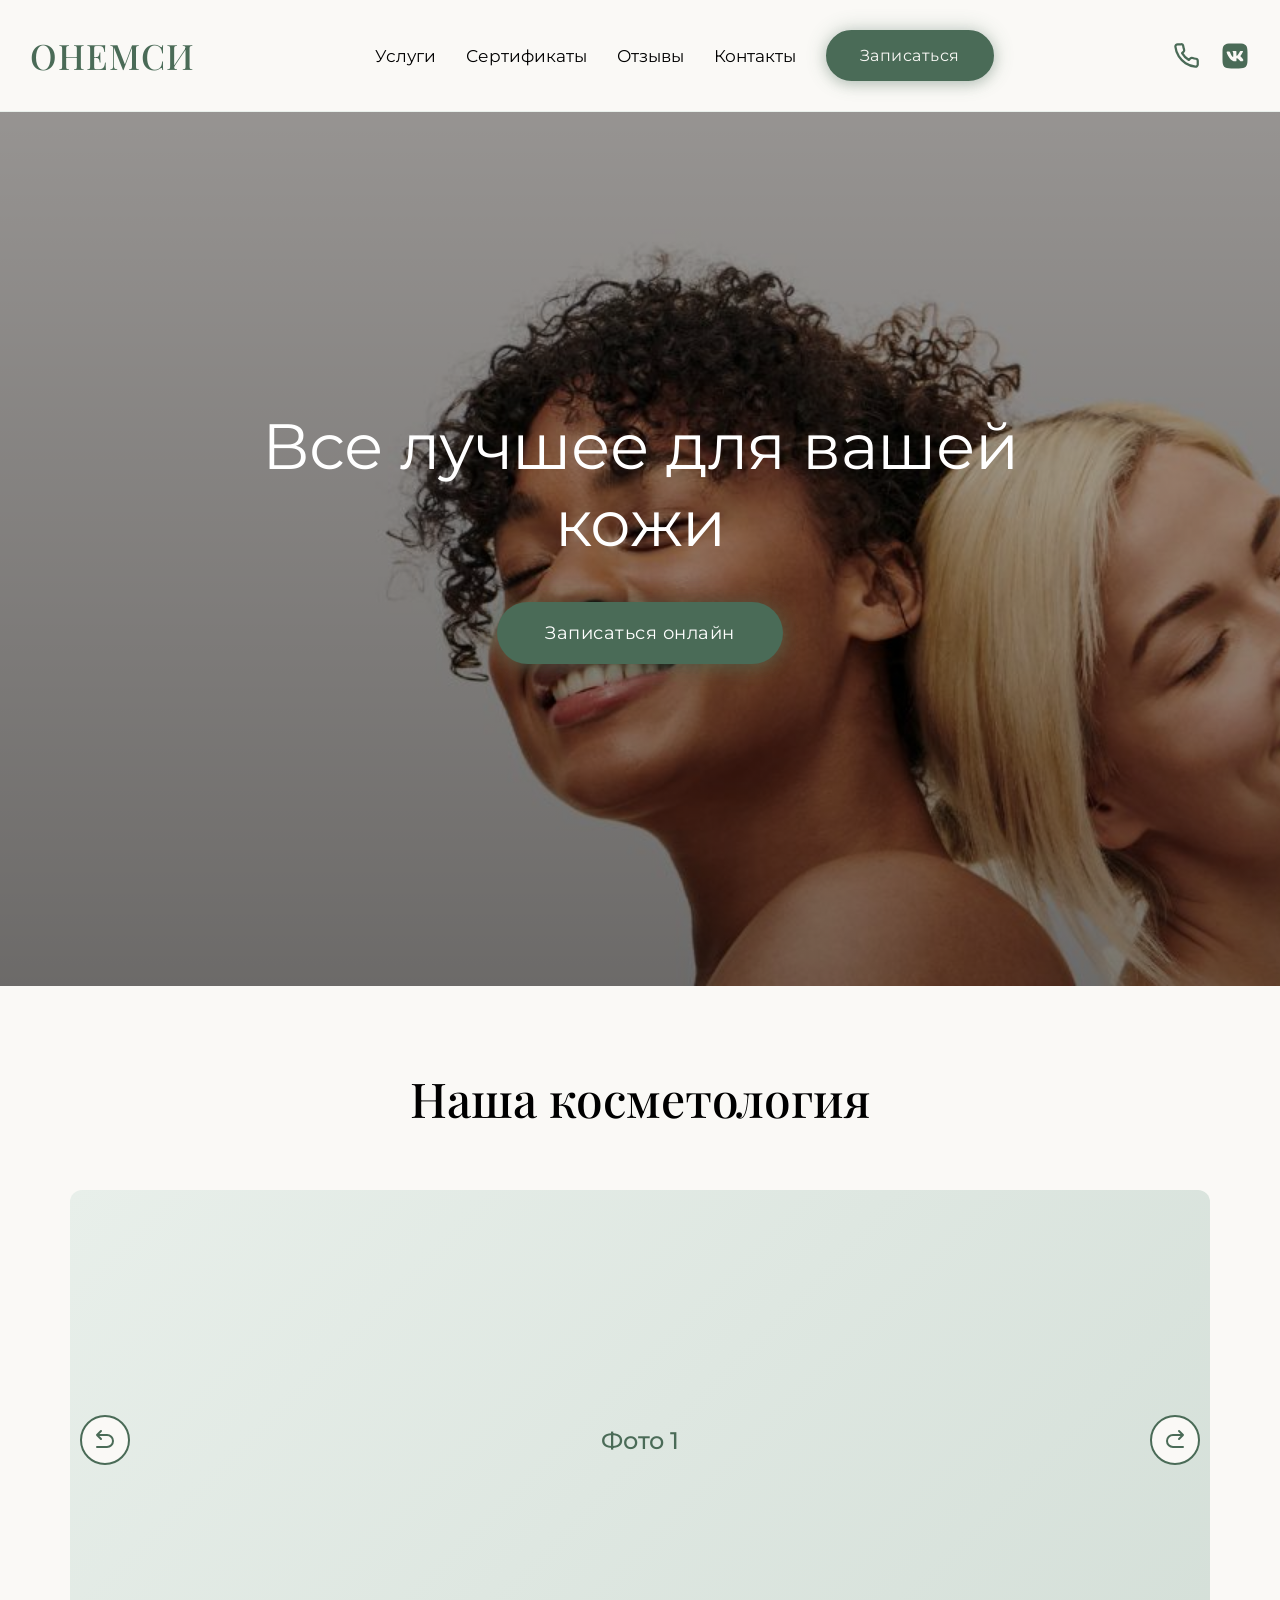
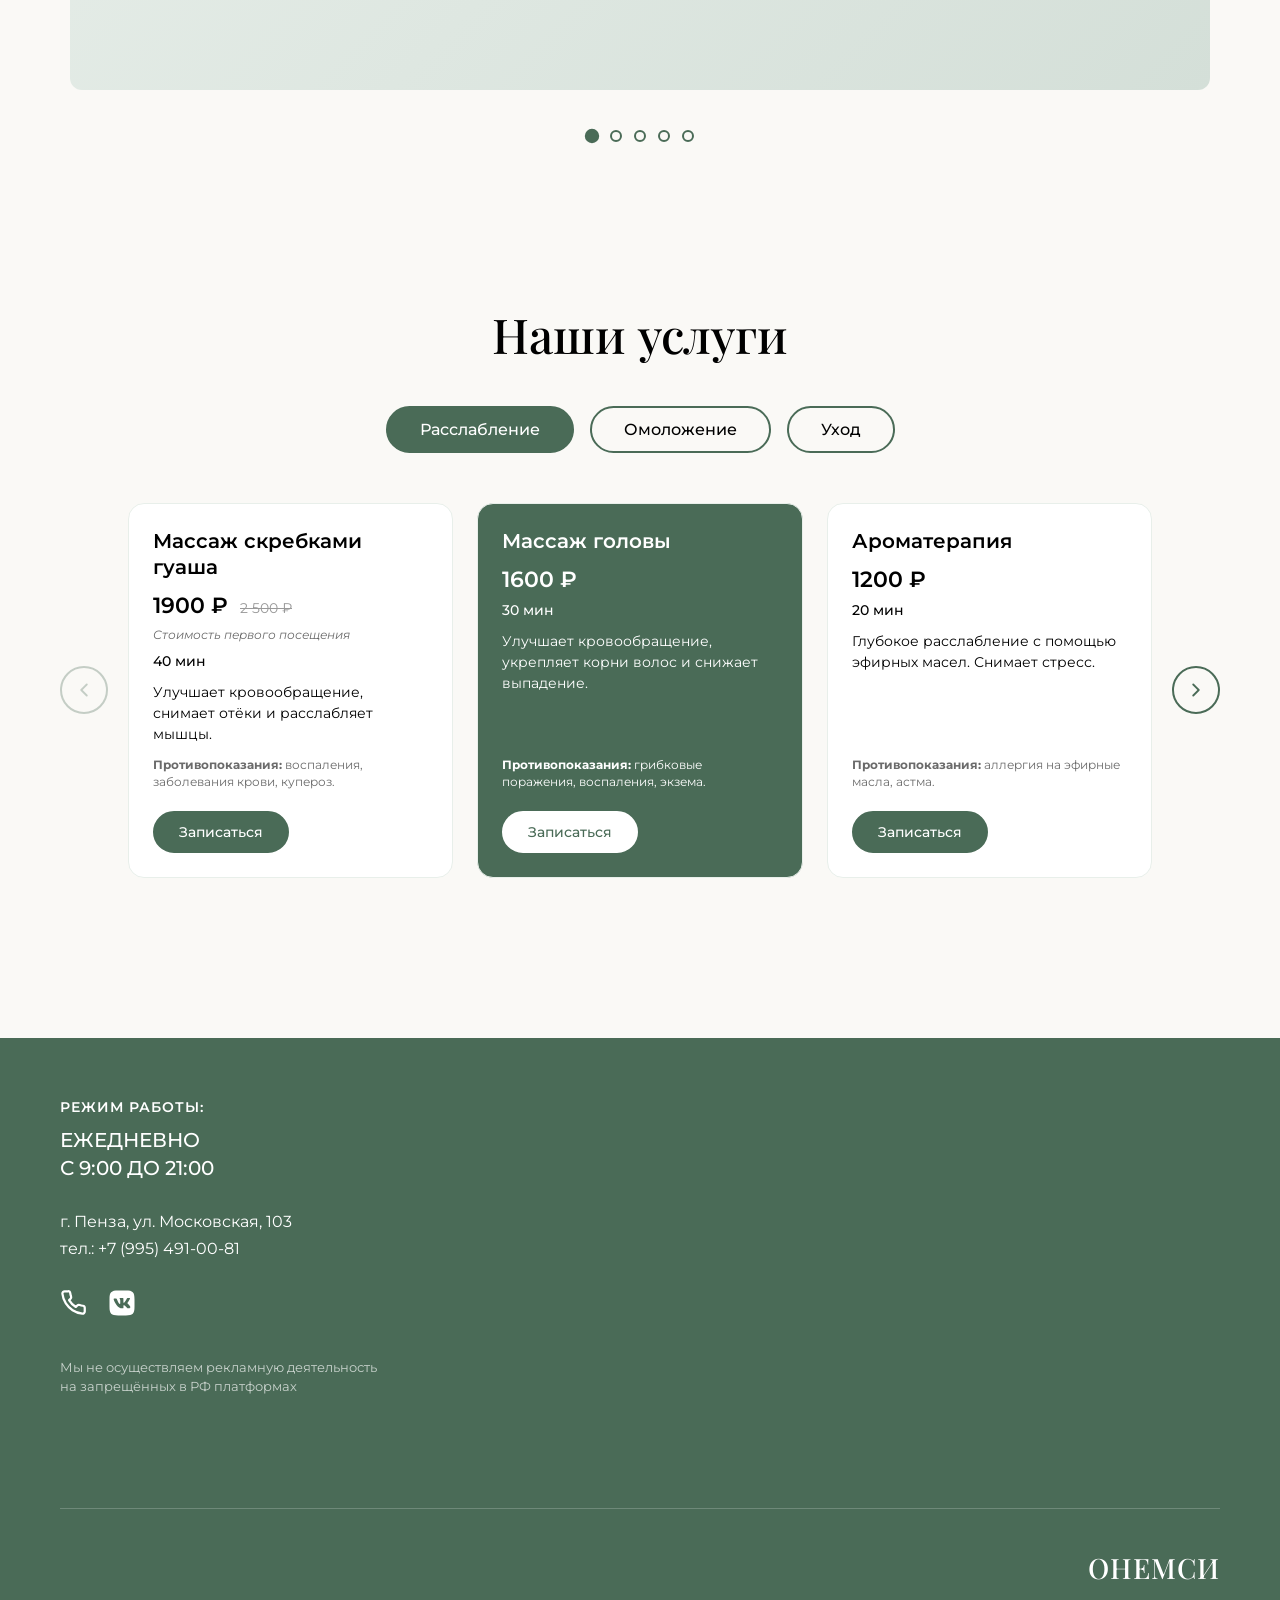
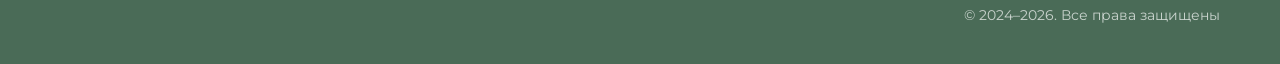
==== commit c2f57077: "Add files via upload" ====
--- a/index.html
+++ b/index.html
@@ -12,7 +12,7 @@
     <link
         href="https://fonts.googleapis.com/css2?family=Playfair+Display:wght@400;500;600&family=Montserrat:wght@300;400;500;600&display=swap"
         rel="stylesheet">
-    <link rel="stylesheet" href="/style.css">
+    <link rel="stylesheet" href="style.css">
 </head>
 
 <body>
@@ -106,7 +106,7 @@
     <!-- Секция слайдера -->
     <section class="gallery">
         <div class="gallery__container">
-            <h2 class="gallery__title">Наши работы</h2>
+            <h2 class="gallery__title">Наша косметология</h2>
 
             <div class="slider">
                 <div class="slider__track">
@@ -179,100 +179,102 @@
         <div class="services__container">
             <h2 class="services__title">Наши услуги</h2>
 
+            <!-- Табы -->
+            <div class="services__tabs">
+                <button class="services__tab active" data-category="relax">Расслабление</button>
+                <button class="services__tab" data-category="antiage">Омоложение</button>
+                <button class="services__tab" data-category="care">Уход</button>
+            </div>
+
             <!-- Раздел 1: Расслабление -->
-            <div class="services__category">
-                <h3 class="services__category-title">Расслабление</h3>
-
-                <div class="services-slider" data-slider="relax">
-                    <div class="services-slider__track">
-
-                        <div class="services-card">
-                            <div class="services-card__content">
-                                <h4 class="services-card__title">Массаж скребками гуаша</h4>
-                                <div class="services-card__price">
-                                    <span class="services-card__price-current">1900 ₽</span>
-                                    <span class="services-card__price-old">2 500 ₽</span>
-                                </div>
-                                <p class="services-card__note">Стоимость первого посещения</p>
-                                <p class="services-card__duration">40 мин</p>
-                                <p class="services-card__description">Улучшает кровообращение, снимает отёки и
-                                    расслабляет мышцы.</p>
-                                <p class="services-card__contra"><strong>Противопоказания:</strong> воспаления,
-                                    заболевания крови, купероз, повреждения кожи.</p>
-                                <a href="#booking" class="services-card__btn">Записаться</a>
-                            </div>
-                        </div>
-
-                        <div class="services-card">
-                            <div class="services-card__content">
-                                <h4 class="services-card__title">Массаж головы</h4>
-                                <div class="services-card__price">
-                                    <span class="services-card__price-current">1600 ₽</span>
-                                </div>
-                                <p class="services-card__duration">30 мин</p>
-                                <p class="services-card__description">Улучшает кровообращение, укрепляет корни волос и
-                                    снижает выпадение. Нормализует состояние кожи головы, снимает напряжение и повышает
-                                    тонус.</p>
-                                <p class="services-card__contra"><strong>Противопоказания:</strong> грибковые поражения,
-                                    воспаления, экзема, травмы головы, гипертония, жирная себорея и выраженное
-                                    облысение.</p>
-                                <a href="#booking" class="services-card__btn">Записаться</a>
-                            </div>
-                        </div>
-
-                        <div class="services-card">
-                            <div class="services-card__content">
-                                <h4 class="services-card__title">Ароматерапия</h4>
-                                <div class="services-card__price">
-                                    <span class="services-card__price-current">1200 ₽</span>
-                                </div>
-                                <p class="services-card__duration">20 мин</p>
-                                <p class="services-card__description">Глубокое расслабление с помощью эфирных масел.
-                                    Снимает стресс и улучшает сон.</p>
-                                <p class="services-card__contra"><strong>Противопоказания:</strong> аллергия на эфирные
-                                    масла, астма.</p>
-                                <a href="#booking" class="services-card__btn">Записаться</a>
-                            </div>
-                        </div>
-
-                        <div class="services-card">
-                            <div class="services-card__content">
-                                <h4 class="services-card__title">Стоун-массаж</h4>
-                                <div class="services-card__price">
-                                    <span class="services-card__price-current">2200 ₽</span>
-                                </div>
-                                <p class="services-card__duration">60 мин</p>
-                                <p class="services-card__description">Массаж горячими камнями. Глубокое прогревание мышц
-                                    и полное расслабление.</p>
-                                <p class="services-card__contra"><strong>Противопоказания:</strong> варикоз, гипертония,
-                                    воспаления.</p>
-                                <a href="#booking" class="services-card__btn">Записаться</a>
-                            </div>
-                        </div>
-
-                        <div class="services-card">
-                            <div class="services-card__content">
-                                <h4 class="services-card__title">Тайский массаж</h4>
-                                <div class="services-card__price">
-                                    <span class="services-card__price-current">2800 ₽</span>
-                                </div>
-                                <p class="services-card__duration">90 мин</p>
-                                <p class="services-card__description">Древняя техника с элементами йоги. Восстанавливает
-                                    энергетический баланс.</p>
-                                <p class="services-card__contra"><strong>Противопоказания:</strong> беременность, травмы
-                                    позвоночника, острые воспаления.</p>
-                                <a href="#booking" class="services-card__btn">Записаться</a>
-                            </div>
-                        </div>
-
-                    </div>
-
+            <div class="services__category active" data-category="relax">
+                <div class="services-slider">
                     <button class="services-slider__button services-slider__button--prev" aria-label="Предыдущий">
                         <svg viewBox="0 0 24 24" fill="none" stroke="currentColor" stroke-width="2"
                             stroke-linecap="round" stroke-linejoin="round">
                             <polyline points="15 18 9 12 15 6"></polyline>
                         </svg>
                     </button>
+
+                    <div class="services-slider__track">
+                        <div class="services-card">
+                            <div class="services-card__content">
+                                <h4 class="services-card__title">Массаж скребками гуаша</h4>
+                                <div class="services-card__price">
+                                    <span class="services-card__price-current">1900 ₽</span>
+                                    <span class="services-card__price-old">2 500 ₽</span>
+                                </div>
+                                <p class="services-card__note">Стоимость первого посещения</p>
+                                <p class="services-card__duration">40 мин</p>
+                                <p class="services-card__description">Улучшает кровообращение, снимает отёки и
+                                    расслабляет мышцы.</p>
+                                <p class="services-card__contra"><strong>Противопоказания:</strong> воспаления,
+                                    заболевания крови, купероз.</p>
+                                <a href="#booking" class="services-card__btn">Записаться</a>
+                            </div>
+                        </div>
+
+                        <div class="services-card">
+                            <div class="services-card__content">
+                                <h4 class="services-card__title">Массаж головы</h4>
+                                <div class="services-card__price">
+                                    <span class="services-card__price-current">1600 ₽</span>
+                                </div>
+                                <p class="services-card__duration">30 мин</p>
+                                <p class="services-card__description">Улучшает кровообращение, укрепляет корни волос и
+                                    снижает выпадение.</p>
+                                <p class="services-card__contra"><strong>Противопоказания:</strong> грибковые поражения,
+                                    воспаления, экзема.</p>
+                                <a href="#booking" class="services-card__btn">Записаться</a>
+                            </div>
+                        </div>
+
+                        <div class="services-card">
+                            <div class="services-card__content">
+                                <h4 class="services-card__title">Ароматерапия</h4>
+                                <div class="services-card__price">
+                                    <span class="services-card__price-current">1200 ₽</span>
+                                </div>
+                                <p class="services-card__duration">20 мин</p>
+                                <p class="services-card__description">Глубокое расслабление с помощью эфирных масел.
+                                    Снимает стресс.</p>
+                                <p class="services-card__contra"><strong>Противопоказания:</strong> аллергия на эфирные
+                                    масла, астма.</p>
+                                <a href="#booking" class="services-card__btn">Записаться</a>
+                            </div>
+                        </div>
+
+                        <div class="services-card">
+                            <div class="services-card__content">
+                                <h4 class="services-card__title">Стоун-массаж</h4>
+                                <div class="services-card__price">
+                                    <span class="services-card__price-current">2200 ₽</span>
+                                </div>
+                                <p class="services-card__duration">60 мин</p>
+                                <p class="services-card__description">Массаж горячими камнями. Глубокое прогревание
+                                    мышц.</p>
+                                <p class="services-card__contra"><strong>Противопоказания:</strong> варикоз, гипертония.
+                                </p>
+                                <a href="#booking" class="services-card__btn">Записаться</a>
+                            </div>
+                        </div>
+
+                        <div class="services-card">
+                            <div class="services-card__content">
+                                <h4 class="services-card__title">Тайский массаж</h4>
+                                <div class="services-card__price">
+                                    <span class="services-card__price-current">2800 ₽</span>
+                                </div>
+                                <p class="services-card__duration">90 мин</p>
+                                <p class="services-card__description">Древняя техника с элементами йоги. Восстанавливает
+                                    баланс.</p>
+                                <p class="services-card__contra"><strong>Противопоказания:</strong> беременность, травмы
+                                    позвоночника.</p>
+                                <a href="#booking" class="services-card__btn">Записаться</a>
+                            </div>
+                        </div>
+                    </div>
+
                     <button class="services-slider__button services-slider__button--next" aria-label="Следующий">
                         <svg viewBox="0 0 24 24" fill="none" stroke="currentColor" stroke-width="2"
                             stroke-linecap="round" stroke-linejoin="round">
@@ -283,95 +285,90 @@
             </div>
 
             <!-- Раздел 2: Омоложение -->
-            <div class="services__category">
-                <h3 class="services__category-title">Омоложение</h3>
-
-                <div class="services-slider" data-slider="antiage">
-                    <div class="services-slider__track">
-
-                        <div class="services-card">
-                            <div class="services-card__content">
-                                <h4 class="services-card__title">RF-лифтинг лица</h4>
-                                <div class="services-card__price">
-                                    <span class="services-card__price-current">3500 ₽</span>
-                                </div>
-                                <p class="services-card__duration">45 мин</p>
-                                <p class="services-card__description">Радиочастотное омоложение. Подтягивает кожу,
-                                    уменьшает морщины.</p>
-                                <p class="services-card__contra"><strong>Противопоказания:</strong> металлические
-                                    импланты, беременность.</p>
-                                <a href="#booking" class="services-card__btn">Записаться</a>
-                            </div>
-                        </div>
-
-                        <div class="services-card">
-                            <div class="services-card__content">
-                                <h4 class="services-card__title">Микротоковая терапия</h4>
-                                <div class="services-card__price">
-                                    <span class="services-card__price-current">2800 ₽</span>
-                                </div>
-                                <p class="services-card__duration">40 мин</p>
-                                <p class="services-card__description">Возвращает тонус мышцам лица, снимает отёчность,
-                                    улучшает цвет кожи.</p>
-                                <p class="services-card__contra"><strong>Противопоказания:</strong> кардиостимулятор,
-                                    эпилепсия.</p>
-                                <a href="#booking" class="services-card__btn">Записаться</a>
-                            </div>
-                        </div>
-
-                        <div class="services-card">
-                            <div class="services-card__content">
-                                <h4 class="services-card__title">Коллагеновая маска</h4>
-                                <div class="services-card__price">
-                                    <span class="services-card__price-current">1800 ₽</span>
-                                </div>
-                                <p class="services-card__duration">30 мин</p>
-                                <p class="services-card__description">Интенсивное питание и увлажнение. Эффект заметен
-                                    после первой процедуры.</p>
-                                <p class="services-card__contra"><strong>Противопоказания:</strong> индивидуальная
-                                    непереносимость.</p>
-                                <a href="#booking" class="services-card__btn">Записаться</a>
-                            </div>
-                        </div>
-
-                        <div class="services-card">
-                            <div class="services-card__content">
-                                <h4 class="services-card__title">Пилинг лица</h4>
-                                <div class="services-card__price">
-                                    <span class="services-card__price-current">2500 ₽</span>
-                                </div>
-                                <p class="services-card__duration">40 мин</p>
-                                <p class="services-card__description">Обновление кожи, выравнивание тона и текстуры.
-                                    Стимулирует выработку коллагена.</p>
-                                <p class="services-card__contra"><strong>Противопоказания:</strong> активные воспаления,
-                                    герпес, свежий загар.</p>
-                                <a href="#booking" class="services-card__btn">Записаться</a>
-                            </div>
-                        </div>
-
-                        <div class="services-card">
-                            <div class="services-card__content">
-                                <h4 class="services-card__title">Мезотерапия</h4>
-                                <div class="services-card__price">
-                                    <span class="services-card__price-current">4500 ₽</span>
-                                </div>
-                                <p class="services-card__duration">60 мин</p>
-                                <p class="services-card__description">Инъекционное введение витаминных коктейлей.
-                                    Глубокое питание изнутри.</p>
-                                <p class="services-card__contra"><strong>Противопоказания:</strong> беременность,
-                                    нарушения свёртываемости крови.</p>
-                                <a href="#booking" class="services-card__btn">Записаться</a>
-                            </div>
-                        </div>
-
-                    </div>
-
+            <div class="services__category" data-category="antiage">
+                <div class="services-slider">
                     <button class="services-slider__button services-slider__button--prev" aria-label="Предыдущий">
                         <svg viewBox="0 0 24 24" fill="none" stroke="currentColor" stroke-width="2"
                             stroke-linecap="round" stroke-linejoin="round">
                             <polyline points="15 18 9 12 15 6"></polyline>
                         </svg>
                     </button>
+
+                    <div class="services-slider__track">
+                        <div class="services-card">
+                            <div class="services-card__content">
+                                <h4 class="services-card__title">RF-лифтинг лица</h4>
+                                <div class="services-card__price">
+                                    <span class="services-card__price-current">3500 ₽</span>
+                                </div>
+                                <p class="services-card__duration">45 мин</p>
+                                <p class="services-card__description">Радиочастотное омоложение. Подтягивает кожу,
+                                    уменьшает морщины.</p>
+                                <p class="services-card__contra"><strong>Противопоказания:</strong> металлические
+                                    импланты, беременность.</p>
+                                <a href="#booking" class="services-card__btn">Записаться</a>
+                            </div>
+                        </div>
+
+                        <div class="services-card">
+                            <div class="services-card__content">
+                                <h4 class="services-card__title">Микротоковая терапия</h4>
+                                <div class="services-card__price">
+                                    <span class="services-card__price-current">2800 ₽</span>
+                                </div>
+                                <p class="services-card__duration">40 мин</p>
+                                <p class="services-card__description">Возвращает тонус мышцам лица, снимает отёчность.
+                                </p>
+                                <p class="services-card__contra"><strong>Противопоказания:</strong> кардиостимулятор,
+                                    эпилепсия.</p>
+                                <a href="#booking" class="services-card__btn">Записаться</a>
+                            </div>
+                        </div>
+
+                        <div class="services-card">
+                            <div class="services-card__content">
+                                <h4 class="services-card__title">Коллагеновая маска</h4>
+                                <div class="services-card__price">
+                                    <span class="services-card__price-current">1800 ₽</span>
+                                </div>
+                                <p class="services-card__duration">30 мин</p>
+                                <p class="services-card__description">Интенсивное питание и увлажнение. Эффект после
+                                    первой процедуры.</p>
+                                <p class="services-card__contra"><strong>Противопоказания:</strong> индивидуальная
+                                    непереносимость.</p>
+                                <a href="#booking" class="services-card__btn">Записаться</a>
+                            </div>
+                        </div>
+
+                        <div class="services-card">
+                            <div class="services-card__content">
+                                <h4 class="services-card__title">Пилинг лица</h4>
+                                <div class="services-card__price">
+                                    <span class="services-card__price-current">2500 ₽</span>
+                                </div>
+                                <p class="services-card__duration">40 мин</p>
+                                <p class="services-card__description">Обновление кожи, выравнивание тона и текстуры.</p>
+                                <p class="services-card__contra"><strong>Противопоказания:</strong> активные воспаления,
+                                    герпес.</p>
+                                <a href="#booking" class="services-card__btn">Записаться</a>
+                            </div>
+                        </div>
+
+                        <div class="services-card">
+                            <div class="services-card__content">
+                                <h4 class="services-card__title">Мезотерапия</h4>
+                                <div class="services-card__price">
+                                    <span class="services-card__price-current">4500 ₽</span>
+                                </div>
+                                <p class="services-card__duration">60 мин</p>
+                                <p class="services-card__description">Инъекционное введение витаминных коктейлей.</p>
+                                <p class="services-card__contra"><strong>Противопоказания:</strong> беременность,
+                                    нарушения свёртываемости.</p>
+                                <a href="#booking" class="services-card__btn">Записаться</a>
+                            </div>
+                        </div>
+                    </div>
+
                     <button class="services-slider__button services-slider__button--next" aria-label="Следующий">
                         <svg viewBox="0 0 24 24" fill="none" stroke="currentColor" stroke-width="2"
                             stroke-linecap="round" stroke-linejoin="round">
@@ -382,95 +379,92 @@
             </div>
 
             <!-- Раздел 3: Уход -->
-            <div class="services__category">
-                <h3 class="services__category-title">Уход</h3>
-
-                <div class="services-slider" data-slider="care">
-                    <div class="services-slider__track">
-
-                        <div class="services-card">
-                            <div class="services-card__content">
-                                <h4 class="services-card__title">Тканевая маска</h4>
-                                <div class="services-card__price">
-                                    <span class="services-card__price-current">450 ₽</span>
-                                </div>
-                                <p class="services-card__note">+15 минут к основной процедуре</p>
-                                <p class="services-card__description">Глубоко питают кожу, делают её более гладкой и
-                                    свежей.</p>
-                                <p class="services-card__contra"><strong>Противопоказания:</strong> жирная проблемная
-                                    кожа без противовоспалительных компонентов в составе.</p>
-                                <a href="#booking" class="services-card__btn">Записаться</a>
-                            </div>
-                        </div>
-
-                        <div class="services-card">
-                            <div class="services-card__content">
-                                <h4 class="services-card__title">Кремовая маска</h4>
-                                <div class="services-card__price">
-                                    <span class="services-card__price-current">1100 ₽</span>
-                                </div>
-                                <p class="services-card__note">+15 минут к основной процедуре</p>
-                                <p class="services-card__description">Интенсивно питают и увлажняют, особенно полезны
-                                    для сухой кожи.</p>
-                                <p class="services-card__contra"><strong>Противопоказания:</strong> индивидуальная
-                                    непереносимость компонентов.</p>
-                                <a href="#booking" class="services-card__btn">Записаться</a>
-                            </div>
-                        </div>
-
-                        <div class="services-card">
-                            <div class="services-card__content">
-                                <h4 class="services-card__title">Альгинатная маска</h4>
-                                <div class="services-card__price">
-                                    <span class="services-card__price-current">1200 ₽</span>
-                                </div>
-                                <p class="services-card__note">+15 минут к основной процедуре</p>
-                                <p class="services-card__description">Быстрый лифтинг-эффект, питание витаминами и
-                                    минералами.</p>
-                                <p class="services-card__contra"><strong>Противопоказания:</strong> аллергия на состав.
-                                </p>
-                                <a href="#booking" class="services-card__btn">Записаться</a>
-                            </div>
-                        </div>
-
-                        <div class="services-card">
-                            <div class="services-card__content">
-                                <h4 class="services-card__title">Чистка лица</h4>
-                                <div class="services-card__price">
-                                    <span class="services-card__price-current">2200 ₽</span>
-                                </div>
-                                <p class="services-card__duration">60 мин</p>
-                                <p class="services-card__description">Комбинированная чистка. Освобождает поры,
-                                    выравнивает рельеф кожи.</p>
-                                <p class="services-card__contra"><strong>Противопоказания:</strong> активные воспаления,
-                                    герпес.</p>
-                                <a href="#booking" class="services-card__btn">Записаться</a>
-                            </div>
-                        </div>
-
-                        <div class="services-card">
-                            <div class="services-card__content">
-                                <h4 class="services-card__title">Пилинг тела</h4>
-                                <div class="services-card__price">
-                                    <span class="services-card__price-current">1800 ₽</span>
-                                </div>
-                                <p class="services-card__duration">45 мин</p>
-                                <p class="services-card__description">Отшелушивание и обновление кожи тела. Мягкость и
-                                    гладкость надолго.</p>
-                                <p class="services-card__contra"><strong>Противопоказания:</strong> повреждения кожи,
-                                    варикоз.</p>
-                                <a href="#booking" class="services-card__btn">Записаться</a>
-                            </div>
-                        </div>
-
-                    </div>
-
+            <div class="services__category" data-category="care">
+                <div class="services-slider">
                     <button class="services-slider__button services-slider__button--prev" aria-label="Предыдущий">
                         <svg viewBox="0 0 24 24" fill="none" stroke="currentColor" stroke-width="2"
                             stroke-linecap="round" stroke-linejoin="round">
                             <polyline points="15 18 9 12 15 6"></polyline>
                         </svg>
                     </button>
+
+                    <div class="services-slider__track">
+                        <div class="services-card">
+                            <div class="services-card__content">
+                                <h4 class="services-card__title">Тканевая маска</h4>
+                                <div class="services-card__price">
+                                    <span class="services-card__price-current">450 ₽</span>
+                                </div>
+                                <p class="services-card__note">+15 минут к основной процедуре</p>
+                                <p class="services-card__description">Глубоко питают кожу, делают её более гладкой и
+                                    свежей.</p>
+                                <p class="services-card__contra"><strong>Противопоказания:</strong> жирная проблемная
+                                    кожа.</p>
+                                <a href="#booking" class="services-card__btn">Записаться</a>
+                            </div>
+                        </div>
+
+                        <div class="services-card">
+                            <div class="services-card__content">
+                                <h4 class="services-card__title">Кремовая маска</h4>
+                                <div class="services-card__price">
+                                    <span class="services-card__price-current">1100 ₽</span>
+                                </div>
+                                <p class="services-card__note">+15 минут к основной процедуре</p>
+                                <p class="services-card__description">Интенсивно питают и увлажняют, особенно для сухой
+                                    кожи.</p>
+                                <p class="services-card__contra"><strong>Противопоказания:</strong> индивидуальная
+                                    непереносимость.</p>
+                                <a href="#booking" class="services-card__btn">Записаться</a>
+                            </div>
+                        </div>
+
+                        <div class="services-card">
+                            <div class="services-card__content">
+                                <h4 class="services-card__title">Альгинатная маска</h4>
+                                <div class="services-card__price">
+                                    <span class="services-card__price-current">1200 ₽</span>
+                                </div>
+                                <p class="services-card__note">+15 минут к основной процедуре</p>
+                                <p class="services-card__description">Быстрый лифтинг-эффект, питание витаминами и
+                                    минералами.</p>
+                                <p class="services-card__contra"><strong>Противопоказания:</strong> аллергия на состав.
+                                </p>
+                                <a href="#booking" class="services-card__btn">Записаться</a>
+                            </div>
+                        </div>
+
+                        <div class="services-card">
+                            <div class="services-card__content">
+                                <h4 class="services-card__title">Чистка лица</h4>
+                                <div class="services-card__price">
+                                    <span class="services-card__price-current">2200 ₽</span>
+                                </div>
+                                <p class="services-card__duration">60 мин</p>
+                                <p class="services-card__description">Комбинированная чистка. Освобождает поры,
+                                    выравнивает рельеф.</p>
+                                <p class="services-card__contra"><strong>Противопоказания:</strong> активные воспаления,
+                                    герпес.</p>
+                                <a href="#booking" class="services-card__btn">Записаться</a>
+                            </div>
+                        </div>
+
+                        <div class="services-card">
+                            <div class="services-card__content">
+                                <h4 class="services-card__title">Пилинг тела</h4>
+                                <div class="services-card__price">
+                                    <span class="services-card__price-current">1800 ₽</span>
+                                </div>
+                                <p class="services-card__duration">45 мин</p>
+                                <p class="services-card__description">Отшелушивание и обновление кожи тела. Мягкость и
+                                    гладкость.</p>
+                                <p class="services-card__contra"><strong>Противопоказания:</strong> повреждения кожи,
+                                    варикоз.</p>
+                                <a href="#booking" class="services-card__btn">Записаться</a>
+                            </div>
+                        </div>
+                    </div>
+
                     <button class="services-slider__button services-slider__button--next" aria-label="Следующий">
                         <svg viewBox="0 0 24 24" fill="none" stroke="currentColor" stroke-width="2"
                             stroke-linecap="round" stroke-linejoin="round">
@@ -536,12 +530,12 @@
             <!-- Нижняя часть: правовая информация -->
             <div class="footer__bottom">
                 <div class="footer__legal">
-                    <h4 class="footer__legal-title">Правовая информация</h4>
+                    <!-- <h4 class="footer__legal-title">Правовая информация</h4>
                     <ul class="footer__legal-list">
                         <li><a href="#" class="footer__legal-link">Политика обработки персональных данных</a></li>
                         <li><a href="#" class="footer__legal-link">Публичная оферта на оказание услуг</a></li>
                         <li><a href="#" class="footer__legal-link">Согласие на получение рекламных сообщений</a></li>
-                    </ul>
+                    </ul> -->
                 </div>
 
                 <div class="footer__bottom-info">
@@ -554,7 +548,7 @@
         </div>
     </footer>
 
-    <script src="/main.js"></script>
+    <script src="main.js"></script>
 </body>
 
 </html>
--- a/style.css
+++ b/style.css
@@ -742,46 +742,100 @@
     font-weight: 500;
     color: var(--color-text);
     text-align: center;
-    margin-bottom: 60px;
-}
-
+    margin-bottom: 40px;
+}
+
+/* Табы */
+.services__tabs {
+    display: flex;
+    justify-content: center;
+    gap: 16px;
+    margin-bottom: 50px;
+    flex-wrap: wrap;
+}
+
+.services__tab {
+    font-family: var(--font-body);
+    font-size: 16px;
+    font-weight: 500;
+    color: var(--color-text);
+    background-color: transparent;
+    border: 2px solid var(--color-primary);
+    padding: 12px 32px;
+    border-radius: 50px;
+    cursor: pointer;
+    transition: all 0.3s ease;
+}
+
+.services__tab:hover {
+    background-color: var(--color-primary);
+    color: #FFFFFF;
+}
+
+.services__tab.active {
+    background-color: var(--color-primary);
+    color: #FFFFFF;
+}
+
+/* Категории */
 .services__category {
-    margin-bottom: 80px;
-}
-
-.services__category:last-child {
-    margin-bottom: 0;
-}
-
-.services__category-title {
-    font-family: var(--font-logo);
-    font-size: 32px;
-    font-weight: 500;
-    color: var(--color-primary);
-    margin-bottom: 30px;
-    padding-left: 10px;
-    border-left: 4px solid var(--color-primary);
-}
-
-/* Слайдер услуг */
+    display: none;
+}
+
+.services__category.active {
+    display: block;
+}
+
+/* Слайдер */
 .services-slider {
     position: relative;
+    display: flex;
+    align-items: center;
+    gap: 20px;
+    min-width: 0;
+}
+
+.services-slider__track {
+    display: flex;
+    gap: 24px;
+    flex: 1;
+    min-width: 0;
     overflow: hidden;
-}
-
-.services-slider__track {
-    display: flex;
-    gap: 24px;
-    transition: transform 0.5s ease;
-}
-
-/* Карточка услуги */
+    justify-content: flex-start;
+}
+
+/* Центрирование последней неполной страницы (только десктоп, класс вешает JS) */
+.services-slider__track.centered {
+    justify-content: center;
+}
+
+/* Карточка */
 .services-card {
+    display: none;
     flex: 0 0 calc((100% - 48px) / 3);
-    /* 3 карточки на десктопе */
+    background-color: #FFFFFF;
+    border: 1px solid #E8EFEA;
     border-radius: 16px;
-    padding: 30px;
+    padding: 24px;
     transition: transform 0.3s ease, box-shadow 0.3s ease;
+}
+
+/* Видимая карточка текущей страницы */
+.services-card.visible {
+    display: block;
+    animation: servicesCardAppear 0.4s ease;
+}
+
+@keyframes servicesCardAppear {
+    from {
+        opacity: 0;
+        transform: translateY(12px);
+    }
+
+    to {
+        opacity: 1;
+        transform: translateY(0);
+    }
 }
 
 .services-card:hover {
@@ -789,18 +843,12 @@
     box-shadow: 0 12px 32px rgba(0, 0, 0, 0.08);
 }
 
-/* Чередование цветов на десктопе */
-.services-card:nth-child(odd) {
-    background-color: #FFFFFF;
-    border: 1px solid #E8EFEA;
-}
-
+/* Чередование на десктопе и планшете */
 .services-card:nth-child(even) {
     background-color: var(--color-primary);
     color: #FFFFFF;
 }
 
-/* На зелёных карточках меняем цвет текста элементов */
 .services-card:nth-child(even) .services-card__title,
 .services-card:nth-child(even) .services-card__price-current,
 .services-card:nth-child(even) .services-card__duration,
@@ -817,17 +865,6 @@
     color: rgba(255, 255, 255, 0.8);
 }
 
-.services-card:nth-child(even) .services-card__btn {
-    background-color: #FFFFFF;
-    color: var(--color-primary);
-    border-color: #FFFFFF;
-}
-
-.services-card:nth-child(even) .services-card__btn:hover {
-    background-color: transparent;
-    color: #FFFFFF;
-}
-
 .services-card__content {
     display: flex;
     flex-direction: column;
@@ -835,31 +872,31 @@
 }
 
 .services-card__title {
+    font-family: var(--font-body);
+    font-size: 20px;
+    font-weight: 600;
+    color: var(--color-text);
+    margin-bottom: 12px;
+    line-height: 1.3;
+}
+
+.services-card__price {
+    display: flex;
+    align-items: baseline;
+    gap: 12px;
+    margin-bottom: 8px;
+}
+
+.services-card__price-current {
     font-family: var(--font-body);
     font-size: 22px;
     font-weight: 600;
     color: var(--color-text);
-    margin-bottom: 16px;
-    line-height: 1.3;
-}
-
-.services-card__price {
-    display: flex;
-    align-items: baseline;
-    gap: 12px;
-    margin-bottom: 8px;
-}
-
-.services-card__price-current {
-    font-family: var(--font-body);
-    font-size: 24px;
-    font-weight: 600;
-    color: var(--color-text);
 }
 
 .services-card__price-old {
     font-family: var(--font-body);
-    font-size: 16px;
+    font-size: 14px;
     font-weight: 400;
     color: #999;
     text-decoration: line-through;
@@ -867,67 +904,84 @@
 
 .services-card__note {
     font-family: var(--font-body);
-    font-size: 13px;
+    font-size: 12px;
     font-weight: 400;
     color: #6B6B6B;
     font-style: italic;
-    margin-bottom: 12px;
+    margin-bottom: 10px;
 }
 
 .services-card__duration {
     font-family: var(--font-body);
-    font-size: 15px;
+    font-size: 14px;
     font-weight: 500;
     color: var(--color-text);
-    margin-bottom: 16px;
+    margin-bottom: 12px;
 }
 
 .services-card__description {
     font-family: var(--font-body);
-    font-size: 15px;
+    font-size: 14px;
     font-weight: 400;
     color: var(--color-text);
-    line-height: 1.6;
-    margin-bottom: 16px;
+    line-height: 1.5;
+    margin-bottom: 12px;
     flex-grow: 1;
 }
 
 .services-card__contra {
     font-family: var(--font-body);
-    font-size: 13px;
+    font-size: 12px;
     font-weight: 400;
     color: #6B6B6B;
-    line-height: 1.5;
-    margin-bottom: 24px;
-}
-
+    line-height: 1.4;
+    margin-bottom: 20px;
+}
+
+/* Кнопка "Записаться" */
 .services-card__btn {
     display: inline-block;
     font-family: var(--font-body);
-    font-size: 15px;
+    font-size: 14px;
     font-weight: 500;
-    color: #FFFFFF;
-    background-color: var(--color-primary);
-    border: 2px solid var(--color-primary);
-    padding: 12px 28px;
+    padding: 10px 24px;
     border-radius: 50px;
     text-decoration: none;
     text-align: center;
     transition: all 0.3s ease;
     align-self: flex-start;
-}
-
-.services-card__btn:hover {
-    background-color: var(--color-primary-dark);
-    border-color: var(--color-primary-dark);
-    transform: translateY(-2px);
+    border: 2px solid transparent;
+}
+
+/* На белой карточке: зелёная кнопка */
+.services-card:nth-child(odd) .services-card__btn {
+    background-color: var(--color-primary);
+    color: #FFFFFF;
+    border-color: var(--color-primary);
+}
+
+.services-card:nth-child(odd) .services-card__btn:hover {
+    background-color: #FFFFFF;
+    color: var(--color-primary);
+    border-color: var(--color-primary);
+}
+
+/* На зелёной карточке: белая кнопка */
+.services-card:nth-child(even) .services-card__btn {
+    background-color: #FFFFFF;
+    color: var(--color-primary);
+    border-color: #FFFFFF;
+}
+
+.services-card:nth-child(even) .services-card__btn:hover {
+    background-color: var(--color-primary);
+    color: #FFFFFF;
+    border-color: #FFFFFF;
 }
 
 /* Кнопки слайдера */
 .services-slider__button {
-    position: absolute;
-    top: 50%;
-    transform: translateY(-50%);
+    flex-shrink: 0;
     width: 48px;
     height: 48px;
     background-color: var(--color-bg);
@@ -939,7 +993,6 @@
     justify-content: center;
     color: var(--color-primary);
     transition: all 0.3s ease;
-    z-index: 10;
 }
 
 .services-slider__button svg {
@@ -950,15 +1003,18 @@
 .services-slider__button:hover {
     background-color: var(--color-primary);
     color: var(--color-bg);
-    transform: translateY(-50%) scale(1.1);
-}
-
-.services-slider__button--prev {
-    left: 10px;
-}
-
-.services-slider__button--next {
-    right: 10px;
+    transform: scale(1.1);
+}
+
+.services-slider__button:disabled {
+    opacity: 0.3;
+    cursor: not-allowed;
+}
+
+.services-slider__button:disabled:hover {
+    background-color: var(--color-bg);
+    color: var(--color-primary);
+    transform: none;
 }
 
 /* === Адаптивность === */
@@ -969,7 +1025,6 @@
 
     .services-card {
         flex: 0 0 calc((100% - 24px) / 2);
-        /* 2 карточки на планшете */
     }
 }
 
@@ -984,29 +1039,34 @@
 
     .services__title {
         font-size: 36px;
+        margin-bottom: 30px;
+    }
+
+    .services__tabs {
+        gap: 12px;
         margin-bottom: 40px;
     }
 
-    .services__category {
-        margin-bottom: 50px;
-    }
-
-    .services__category-title {
-        font-size: 26px;
-        margin-bottom: 20px;
+    .services__tab {
+        font-size: 14px;
+        padding: 10px 24px;
+    }
+
+    .services-slider {
+        gap: 12px;
     }
 
     .services-slider__track {
         gap: 16px;
     }
 
-    /* На мобильных — одна карточка, все белые */
+    /* На мобильных: одна карточка, все белые */
     .services-card {
         flex: 0 0 100%;
         background-color: #FFFFFF !important;
         border: 1px solid #E8EFEA !important;
         color: var(--color-text) !important;
-        padding: 24px;
+        padding: 20px;
     }
 
     .services-card .services-card__title,
@@ -1025,18 +1085,26 @@
         color: #6B6B6B !important;
     }
 
+    /* На мобильных кнопка всегда зелёная */
     .services-card .services-card__btn {
         background-color: var(--color-primary) !important;
         color: #FFFFFF !important;
         border-color: var(--color-primary) !important;
+        width: 100%;
+        box-sizing: border-box;
+    }
+
+    .services-card .services-card__btn:hover {
+        background-color: #FFFFFF !important;
+        color: var(--color-primary) !important;
     }
 
     .services-card__title {
+        font-size: 18px;
+    }
+
+    .services-card__price-current {
         font-size: 20px;
-    }
-
-    .services-card__price-current {
-        font-size: 22px;
     }
 
     .services-slider__button {
@@ -1055,20 +1123,11 @@
         font-size: 28px;
     }
 
-    .services__category-title {
-        font-size: 22px;
-    }
-
-    .services-card {
-        padding: 20px;
-    }
-
-    .services-card__btn {
-        width: 100%;
-        box-sizing: border-box;
-    }
-}
-
+    .services__tab {
+        font-size: 13px;
+        padding: 8px 20px;
+    }
+}
 
 /* Футер */
 .footer {
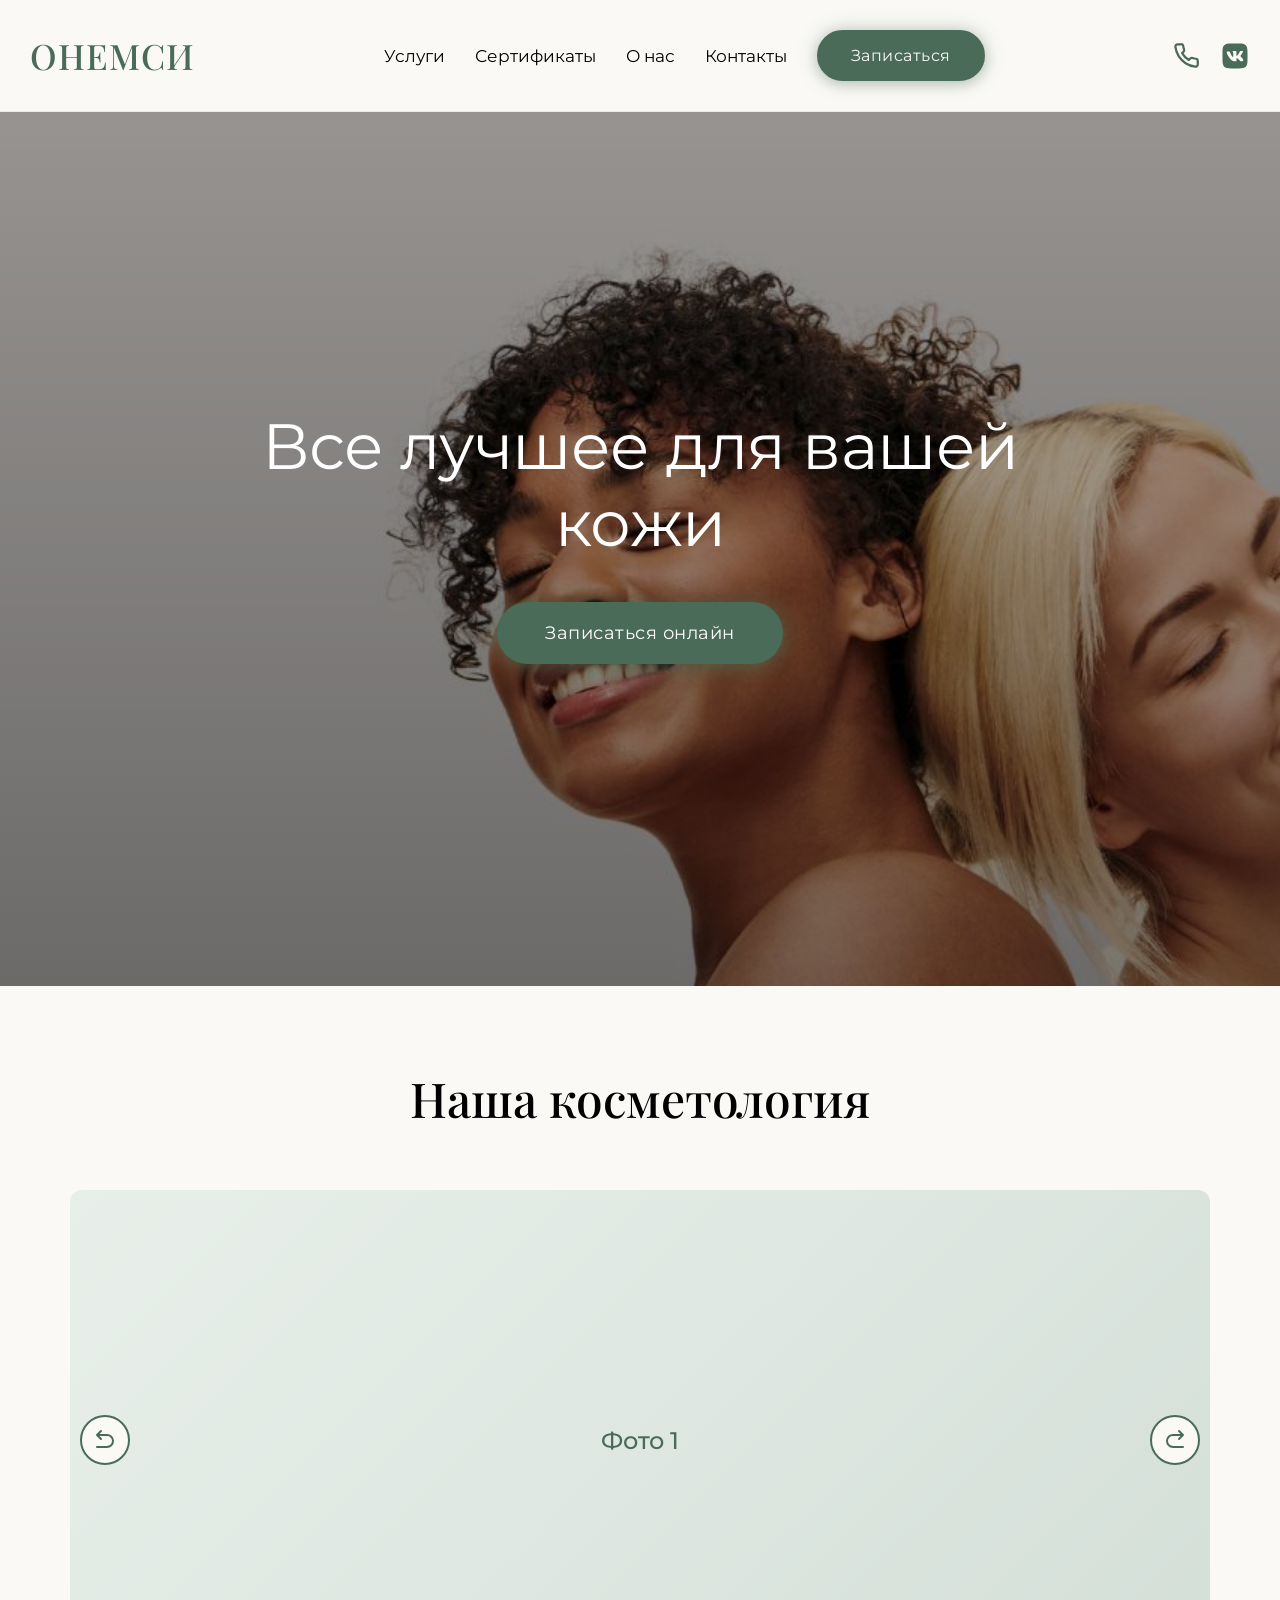
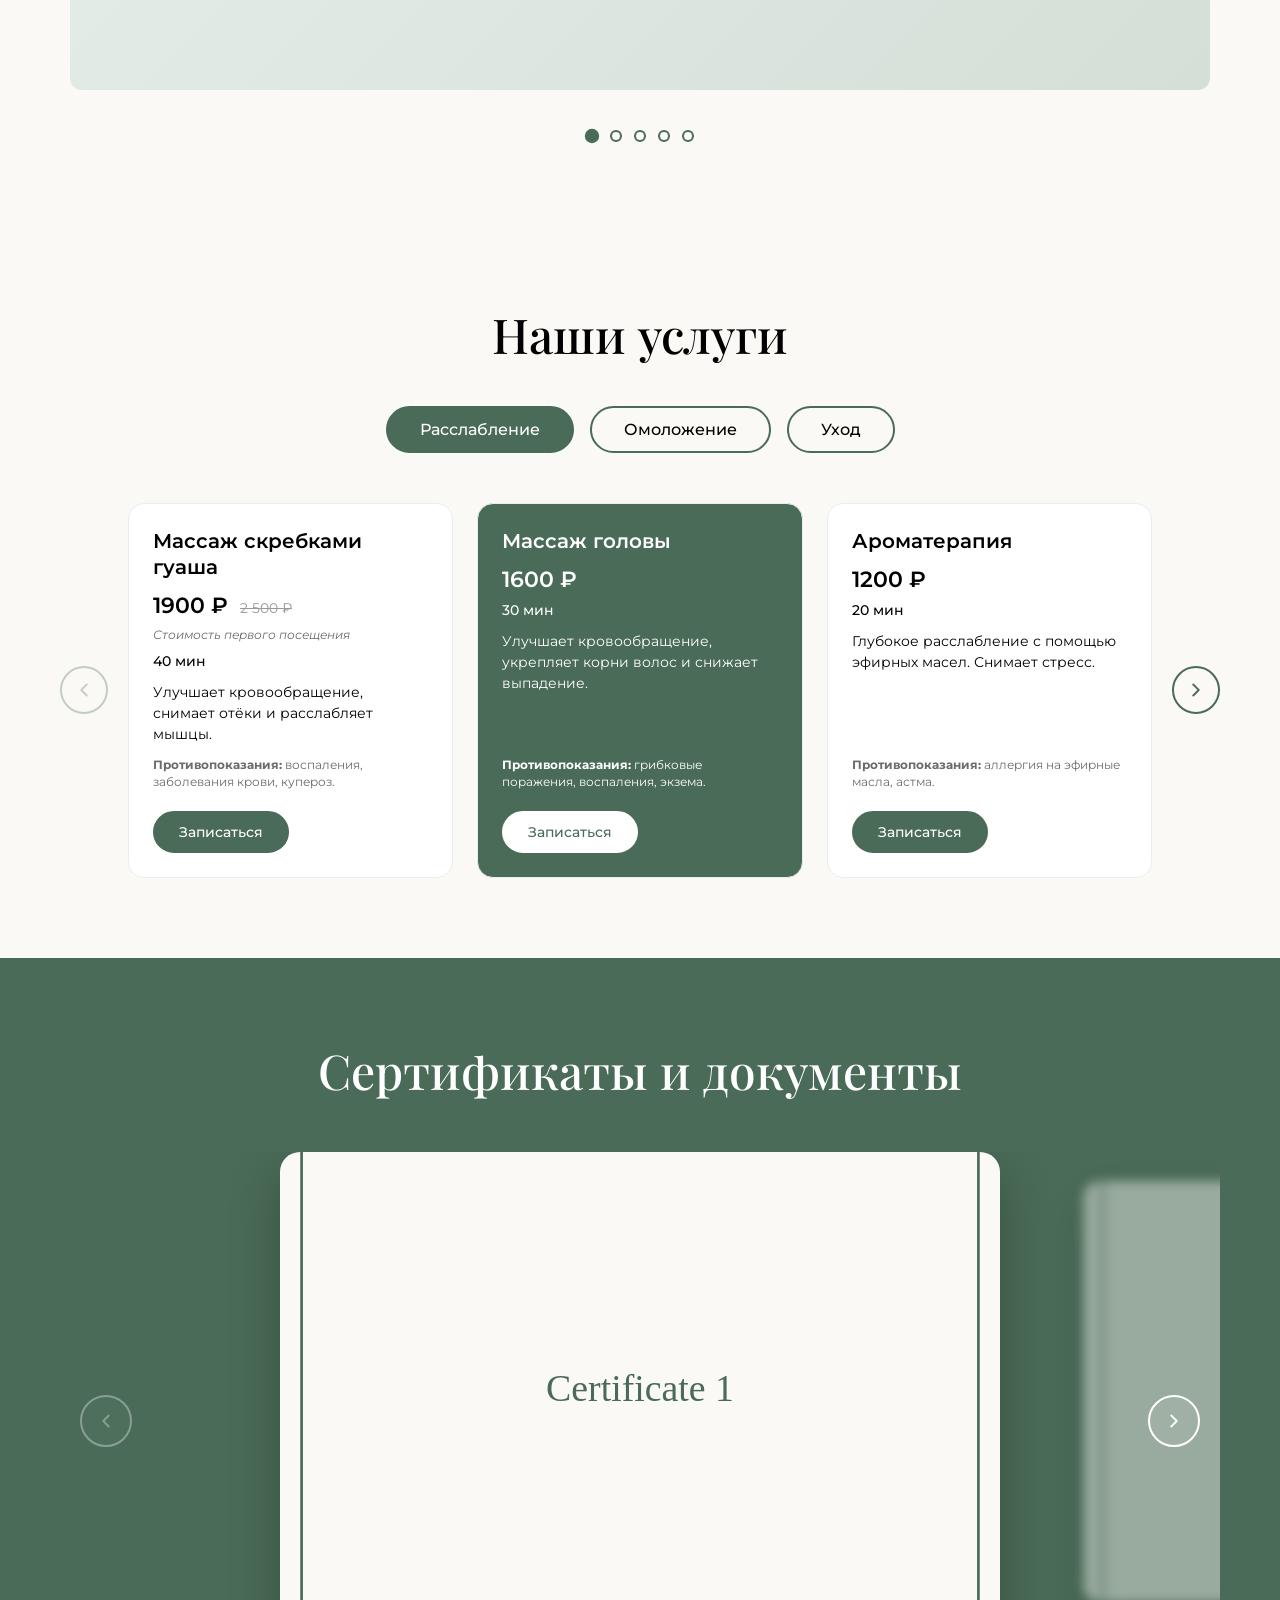
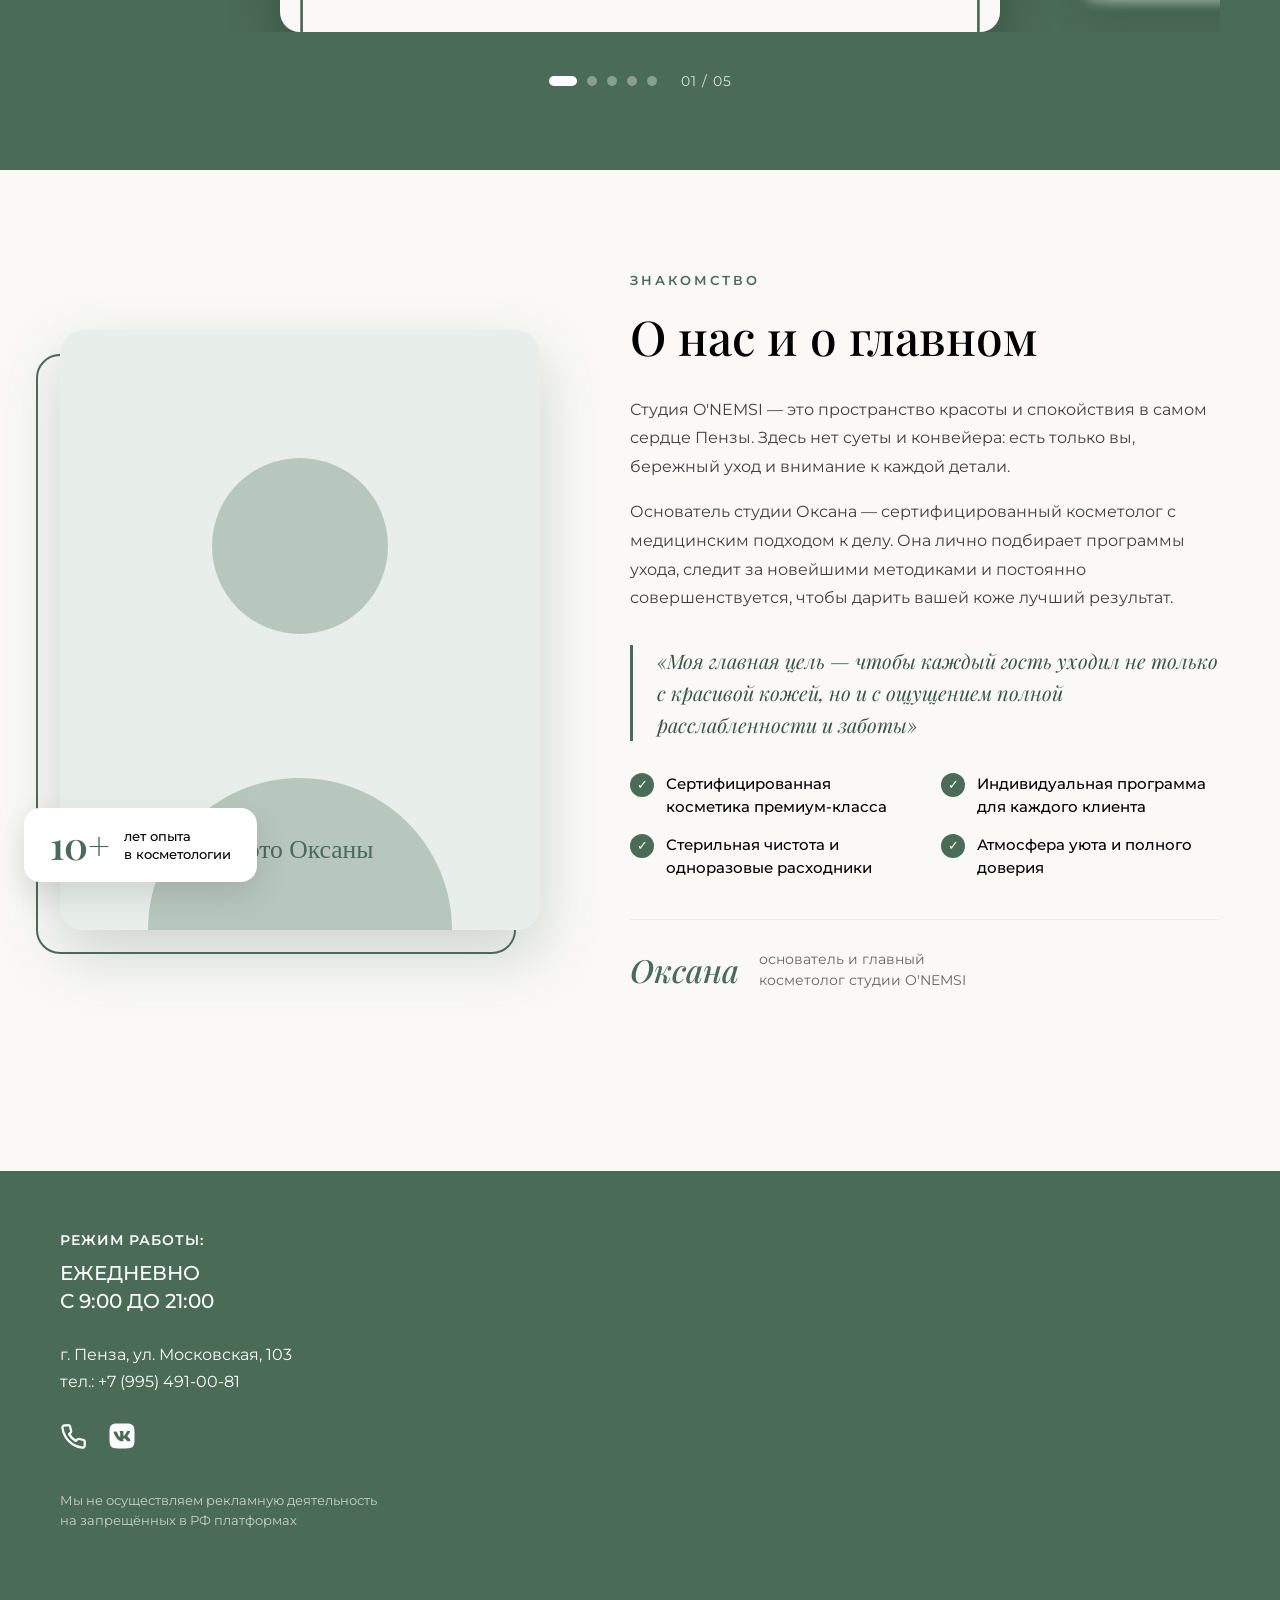
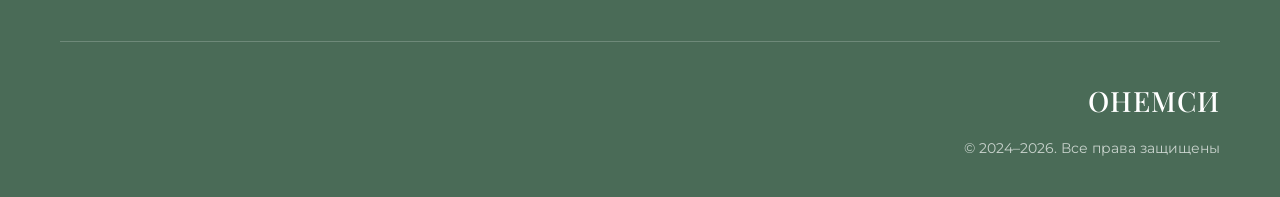
==== commit 070f17a9: "Add files via upload" ====
--- a/index.html
+++ b/index.html
@@ -19,12 +19,12 @@
 
     <header class="header">
         <div class="header__container">
-            <a href="#" class="header__logo">ОНЕМСИ</a>
+            <a href="/" class="header__logo">ОНЕМСИ</a>
 
             <ul class="header__menu">
                 <li><a href="#services" class="header__menu-item">Услуги</a></li>
                 <li><a href="#certificates" class="header__menu-item">Сертификаты</a></li>
-                <li><a href="#reviews" class="header__menu-item">Отзывы</a></li>
+                <li><a href="#reviews" class="header__menu-item">О нас</a></li>
                 <li><a href="#contacts" class="header__menu-item">Контакты</a></li>
                 <a href="#booking" class="header__cta">Записаться</a>
             </ul>
@@ -39,7 +39,7 @@
                     </svg>
                 </a>
                 <!-- Иконка ВК -->
-                <a href="#" class="header__icon" aria-label="ВКонтакте">
+                <a href="https://vk.ru/onemsi_studio" class="header__icon" aria-label="ВКонтакте">
                     <svg class="icon-svg" viewBox="0 0 24 24" fill="currentColor">
                         <path
                             d="M15.07 2H8.93C3.33 2 2 3.33 2 8.93v6.14C2 20.67 3.33 22 8.93 22h6.14c5.6 0 6.93-1.33 6.93-6.93V8.93C22 3.33 20.67 2 15.07 2zm3.08 14.27h-1.46c-.55 0-.72-.44-1.71-1.44-.86-.83-1.24-.94-1.45-.94-.3 0-.38.08-.38.5v1.31c0 .36-.11.57-1.05.57-1.55 0-3.27-.94-4.47-2.69-1.82-2.55-2.32-4.46-2.32-4.84 0-.21.08-.41.5-.41h1.46c.37 0 .51.17.65.57.72 2.08 1.92 3.91 2.41 3.91.19 0 .27-.08.27-.55V9.73c-.06-.97-.57-1.05-.57-1.4 0-.17.14-.34.37-.34h2.3c.31 0 .42.17.42.54v2.91c0 .31.14.42.23.42.19 0 .34-.11.69-.46 1.07-1.2 1.84-3.04 1.84-3.04.1-.21.27-.41.64-.41h1.46c.44 0 .54.23.44.54-.18.84-1.95 3.34-1.95 3.34-.15.24-.21.35 0 .62.15.21.66.65 1 1.04.62.72 1.1 1.32 1.23 1.74.13.42-.07.63-.49.63z" />
@@ -82,7 +82,7 @@
                     </svg>
                 </a>
                 <!-- Иконка ВК -->
-                <a href="#" class="header__mobile-icon" aria-label="ВКонтакте">
+                <a href="https://vk.ru/onemsi_studio" class="header__mobile-icon" aria-label="ВКонтакте">
                     <svg class="icon-svg" viewBox="0 0 24 24" fill="currentColor">
                         <path
                             d="M15.07 2H8.93C3.33 2 2 3.33 2 8.93v6.14C2 20.67 3.33 22 8.93 22h6.14c5.6 0 6.93-1.33 6.93-6.93V8.93C22 3.33 20.67 2 15.07 2zm3.08 14.27h-1.46c-.55 0-.72-.44-1.71-1.44-.86-.83-1.24-.94-1.45-.94-.3 0-.38.08-.38.5v1.31c0 .36-.11.57-1.05.57-1.55 0-3.27-.94-4.47-2.69-1.82-2.55-2.32-4.46-2.32-4.84 0-.21.08-.41.5-.41h1.46c.37 0 .51.17.65.57.72 2.08 1.92 3.91 2.41 3.91.19 0 .27-.08.27-.55V9.73c-.06-.97-.57-1.05-.57-1.4 0-.17.14-.34.37-.34h2.3c.31 0 .42.17.42.54v2.91c0 .31.14.42.23.42.19 0 .34-.11.69-.46 1.07-1.2 1.84-3.04 1.84-3.04.1-.21.27-.41.64-.41h1.46c.44 0 .54.23.44.54-.18.84-1.95 3.34-1.95 3.34-.15.24-.21.35 0 .62.15.21.66.65 1 1.04.62.72 1.1 1.32 1.23 1.74.13.42-.07.63-.49.63z" />
@@ -477,8 +477,109 @@
         </div>
     </section>
 
+    <!-- Секция сертификатов -->
+    <section class="certificates" id="certificates">
+        <div class="certificates__container">
+            <h2 class="certificates__title">Сертификаты и документы</h2>
+
+            <div class="cert-slider">
+                <div class="cert-slider__viewport">
+                    <div class="cert-slider__track">
+                        <!-- Шаблонные фото, позже заменим на настоящие -->
+                        <div class="cert-slider__track">
+                            <div class="cert-slider__slide">
+                                <img src="data:image/svg+xml;utf8,<svg xmlns='http://www.w3.org/2000/svg' width='800' height='600'><rect width='800' height='600' fill='%23FAF9F6'/><rect x='24' y='24' width='752' height='552' fill='none' stroke='%234A6B57' stroke-width='3'/><text x='400' y='310' font-size='42' fill='%234A6B57' text-anchor='middle' font-family='Georgia, serif'>Certificate 1</text></svg>"
+                                    alt="Сертификат 1">
+                            </div>
+                            <div class="cert-slider__slide">
+                                <img src="data:image/svg+xml;utf8,<svg xmlns='http://www.w3.org/2000/svg' width='800' height='600'><rect width='800' height='600' fill='%23FAF9F6'/><rect x='24' y='24' width='752' height='552' fill='none' stroke='%234A6B57' stroke-width='3'/><text x='400' y='310' font-size='42' fill='%234A6B57' text-anchor='middle' font-family='Georgia, serif'>Certificate 2</text></svg>"
+                                    alt="Сертификат 2">
+                            </div>
+                            <div class="cert-slider__slide">
+                                <img src="data:image/svg+xml;utf8,<svg xmlns='http://www.w3.org/2000/svg' width='800' height='600'><rect width='800' height='600' fill='%23FAF9F6'/><rect x='24' y='24' width='752' height='552' fill='none' stroke='%234A6B57' stroke-width='3'/><text x='400' y='310' font-size='42' fill='%234A6B57' text-anchor='middle' font-family='Georgia, serif'>Certificate 3</text></svg>"
+                                    alt="Сертификат 3">
+                            </div>
+                            <div class="cert-slider__slide">
+                                <img src="data:image/svg+xml;utf8,<svg xmlns='http://www.w3.org/2000/svg' width='800' height='600'><rect width='800' height='600' fill='%23FAF9F6'/><rect x='24' y='24' width='752' height='552' fill='none' stroke='%234A6B57' stroke-width='3'/><text x='400' y='310' font-size='42' fill='%234A6B57' text-anchor='middle' font-family='Georgia, serif'>Certificate 4</text></svg>"
+                                    alt="Сертификат 4">
+                            </div>
+                            <div class="cert-slider__slide">
+                                <img src="data:image/svg+xml;utf8,<svg xmlns='http://www.w3.org/2000/svg' width='800' height='600'><rect width='800' height='600' fill='%23FAF9F6'/><rect x='24' y='24' width='752' height='552' fill='none' stroke='%234A6B57' stroke-width='3'/><text x='400' y='310' font-size='42' fill='%234A6B57' text-anchor='middle' font-family='Georgia, serif'>Certificate 5</text></svg>"
+                                    alt="Сертификат 5">
+                            </div>
+                        </div>
+                    </div>
+
+                    <button class="cert-slider__button cert-slider__button--prev" aria-label="Предыдущий сертификат">
+                        <svg viewBox="0 0 24 24" fill="none" stroke="currentColor" stroke-width="2"
+                            stroke-linecap="round" stroke-linejoin="round">
+                            <polyline points="15 18 9 12 15 6"></polyline>
+                        </svg>
+                    </button>
+                    <button class="cert-slider__button cert-slider__button--next" aria-label="Следующий сертификат">
+                        <svg viewBox="0 0 24 24" fill="none" stroke="currentColor" stroke-width="2"
+                            stroke-linecap="round" stroke-linejoin="round">
+                            <polyline points="9 18 15 12 9 6"></polyline>
+                        </svg>
+                    </button>
+                </div>
+
+                <!-- Точки и счётчик -->
+                <div class="cert-slider__footer">
+                    <div class="cert-slider__dots"></div>
+                    <span class="cert-slider__counter">01 / 05</span>
+                </div>
+            </div>
+    </section>
+
+    <!-- Секция О нас -->
+<section class="about" id="about">
+    <div class="about__container">
+        
+        <!-- Фото владельца -->
+        <div class="about__photo">
+            <div class="about__photo-frame">
+                <!-- Заглушка, позже замени src на /image/oksana.jpg -->
+                <img src="data:image/svg+xml;utf8,<svg xmlns='http://www.w3.org/2000/svg' width='600' height='750'><rect width='600' height='750' fill='%23E8EFEA'/><circle cx='300' cy='270' r='110' fill='%234A6B57' opacity='0.3'/><path d='M110 750c0-105 85-190 190-190s190 85 190 190' fill='%234A6B57' opacity='0.3'/><text x='300' y='660' font-size='32' fill='%234A6B57' text-anchor='middle' font-family='Georgia, serif'>Фото Оксаны</text></svg>" alt="Оксана — основатель студии O'NEMSI">
+            </div>
+            <div class="about__photo-badge">
+                <span class="about__badge-number">10+</span>
+                <span class="about__badge-text">лет опыта<br>в косметологии</span>
+            </div>
+        </div>
+
+        <!-- Текстовый блок -->
+        <div class="about__content">
+            <span class="about__label">Знакомство</span>
+            <h2 class="about__title">О нас и о главном</h2>
+
+            <div class="about__text">
+                <p>Студия O'NEMSI — это пространство красоты и спокойствия в самом сердце Пензы. Здесь нет суеты и конвейера: есть только вы, бережный уход и внимание к каждой детали.</p>
+                <p>Основатель студии Оксана — сертифицированный косметолог с медицинским подходом к делу. Она лично подбирает программы ухода, следит за новейшими методиками и постоянно совершенствуется, чтобы дарить вашей коже лучший результат.</p>
+            </div>
+
+            <blockquote class="about__quote">
+                «Моя главная цель — чтобы каждый гость уходил не только с красивой кожей, но и с ощущением полной расслабленности и заботы»
+            </blockquote>
+
+            <ul class="about__features">
+                <li>Сертифицированная косметика премиум-класса</li>
+                <li>Индивидуальная программа для каждого клиента</li>
+                <li>Стерильная чистота и одноразовые расходники</li>
+                <li>Атмосфера уюта и полного доверия</li>
+            </ul>
+
+            <div class="about__signature">
+                <span class="about__signature-name">Оксана</span>
+                <span class="about__signature-role">основатель и главный<br>косметолог студии O'NEMSI</span>
+            </div>
+        </div>
+
+    </div>
+</section>
+
     <!-- Футер -->
-    <footer class="footer">
+    <footer class="footer" id="contacts">
         <div class="footer__container">
             <!-- Верхняя часть: информация + карта -->
             <div class="footer__top">
@@ -504,7 +605,7 @@
                             </svg>
                         </a>
                         <!-- Иконка ВК -->
-                        <a href="#" class="footer__icon" aria-label="ВКонтакте">
+                        <a href="https://vk.ru/onemsi_studio" class="footer__icon" aria-label="ВКонтакте">
                             <svg class="icon-svg" viewBox="0 0 24 24" fill="currentColor">
                                 <path
                                     d="M15.07 2H8.93C3.33 2 2 3.33 2 8.93v6.14C2 20.67 3.33 22 8.93 22h6.14c5.6 0 6.93-1.33 6.93-6.93V8.93C22 3.33 20.67 2 15.07 2zm3.08 14.27h-1.46c-.55 0-.72-.44-1.71-1.44-.86-.83-1.24-.94-1.45-.94-.3 0-.38.08-.38.5v1.31c0 .36-.11.57-1.05.57-1.55 0-3.27-.94-4.47-2.69-1.82-2.55-2.32-4.46-2.32-4.84 0-.21.08-.41.5-.41h1.46c.37 0 .51.17.65.57.72 2.08 1.92 3.91 2.41 3.91.19 0 .27-.08.27-.55V9.73c-.06-.97-.57-1.05-.57-1.4 0-.17.14-.34.37-.34h2.3c.31 0 .42.17.42.54v2.91c0 .31.14.42.23.42.19 0 .34-.11.69-.46 1.07-1.2 1.84-3.04 1.84-3.04.1-.21.27-.41.64-.41h1.46c.44 0 .54.23.44.54-.18.84-1.95 3.34-1.95 3.34-.15.24-.21.35 0 .62.15.21.66.65 1 1.04.62.72 1.1 1.32 1.23 1.74.13.42-.07.63-.49.63z" />
@@ -520,9 +621,9 @@
 
                 <!-- Правая колонка: Яндекс Карта -->
                 <div class="footer__map">
-                    <iframe
-                        src="https://yandex.ru/map-widget/v1/?um=constructor%3Ae13239bbc30b264439ae08b6318549882cd62b064bf526dbd5a65f6173cc1b9c&amp;source=constructor"
-                        width="650" height="400" frameborder="0">
+                    <iframe id="map_591059636" frameborder="0" width="650px" height="400px"
+                        src="https://makemap.2gis.ru/widget?data=[base64]"
+                        sandbox="allow-modals allow-forms allow-scripts allow-same-origin allow-popups allow-top-navigation-by-user-activation">
                     </iframe>
                 </div>
             </div>
@@ -539,7 +640,7 @@
                 </div>
 
                 <div class="footer__bottom-info">
-                    <a href="#" class="footer__logo-link">
+                    <a href="/" class="footer__logo-link">
                         <span class="footer__logo">ОНЕМСИ</span>
                     </a>
                     <p class="footer__copyright">© 2024–2026. Все права защищены</p>
--- a/style.css
+++ b/style.css
@@ -1129,6 +1129,506 @@
     }
 }
 
+
+/* === Секция сертификатов === */
+.certificates {
+    padding: 80px 0;
+    background-color: var(--color-primary);
+    overflow: hidden;
+}
+
+.cert-slider.no-anim .cert-slider__track,
+.cert-slider.no-anim .cert-slider__slide {
+    transition: none;
+}
+
+.certificates__container {
+    max-width: 1440px;
+    margin: 0 auto;
+    padding: 0 60px;
+}
+
+.certificates__title {
+    font-family: var(--font-logo);
+    font-size: 48px;
+    font-weight: 500;
+    color: #FFFFFF;
+    text-align: center;
+    margin-bottom: 50px;
+}
+
+.cert-slider {
+    position: relative;
+}
+
+.cert-slider__viewport {
+    overflow: hidden;
+}
+
+.cert-slider__track {
+    display: flex;
+    gap: 40px;
+    transition: transform 0.6s ease;
+    will-change: transform;
+}
+
+/* Слайд: по умолчанию замылен и уменьшен (соседние) */
+.cert-slider__slide {
+    position: relative;
+    flex: 0 0 auto;
+    width: min(720px, 72%);
+    filter: blur(6px);
+    opacity: 0.45;
+    transform: scale(0.88);
+    transition: filter 0.6s ease, transform 0.6s ease, opacity 0.6s ease;
+    z-index: 1;
+}
+
+/* Активный слайд: чёткий, крупный, поверх остальных */
+.cert-slider__slide.active {
+    filter: blur(0);
+    opacity: 1;
+    transform: scale(1);
+    z-index: 2;
+}
+
+.cert-slider__slide img {
+    display: block;
+    width: 100%;
+    height: 480px;
+    object-fit: cover;
+    border-radius: 20px;
+    box-shadow: 0 20px 50px rgba(0, 0, 0, 0.25);
+}
+
+/* Кнопки навигации */
+.cert-slider__button {
+    position: absolute;
+    top: 50%;
+    transform: translateY(-50%);
+    width: 52px;
+    height: 52px;
+    border-radius: 50%;
+    border: 2px solid #FFFFFF;
+    background: rgba(255, 255, 255, 0.08);
+    color: #FFFFFF;
+    display: flex;
+    align-items: center;
+    justify-content: center;
+    cursor: pointer;
+    transition: all 0.3s ease;
+    z-index: 5;
+}
+
+.cert-slider__button svg {
+    width: 22px;
+    height: 22px;
+}
+
+.cert-slider__button:hover {
+    background: #FFFFFF;
+    color: var(--color-primary);
+}
+
+.cert-slider__button--prev {
+    left: 20px;
+}
+
+.cert-slider__button--next {
+    right: 20px;
+}
+
+.cert-slider__button:disabled {
+    opacity: 0.35;
+    cursor: not-allowed;
+}
+
+.cert-slider__button:disabled:hover {
+    background: rgba(255, 255, 255, 0.08);
+    color: #FFFFFF;
+}
+
+/* Точки и счётчик */
+.cert-slider__footer {
+    display: flex;
+    align-items: center;
+    justify-content: center;
+    gap: 24px;
+    margin-top: 40px;
+}
+
+.cert-slider__dots {
+    display: flex;
+    gap: 10px;
+}
+
+.cert-slider__dot {
+    width: 10px;
+    height: 10px;
+    border-radius: 50%;
+    background: rgba(255, 255, 255, 0.35);
+    border: none;
+    padding: 0;
+    cursor: pointer;
+    transition: all 0.3s ease;
+}
+
+.cert-slider__dot.active {
+    background: #FFFFFF;
+    width: 28px;
+    border-radius: 6px;
+}
+
+.cert-slider__counter {
+    font-family: var(--font-body);
+    font-size: 14px;
+    letter-spacing: 1px;
+    color: rgba(255, 255, 255, 0.8);
+}
+
+/* === Адаптивность === */
+@media (max-width: 1200px) {
+    .cert-slider__slide img {
+        height: 420px;
+    }
+}
+
+@media (max-width: 768px) {
+    .certificates {
+        padding: 60px 0;
+    }
+
+    .certificates__container {
+        padding: 0 24px;
+    }
+
+    .certificates__title {
+        font-size: 32px;
+        margin-bottom: 36px;
+    }
+
+    .cert-slider__slide {
+        width: 86%;
+    }
+
+    .cert-slider__slide img {
+        height: 320px;
+        border-radius: 14px;
+    }
+
+    .cert-slider__button {
+        width: 42px;
+        height: 42px;
+    }
+
+    .cert-slider__button--prev {
+        left: 8px;
+    }
+
+    .cert-slider__button--next {
+        right: 8px;
+    }
+}
+
+@media (max-width: 480px) {
+    .certificates__title {
+        font-size: 26px;
+    }
+
+    .cert-slider__slide img {
+        height: 240px;
+    }
+
+    .cert-slider__footer {
+        gap: 16px;
+        margin-top: 28px;
+    }
+}
+
+/* === Секция О нас === */
+.about {
+    padding: 100px 0;
+    background-color: var(--color-bg);
+}
+
+.about__container {
+    max-width: 1440px;
+    margin: 0 auto;
+    padding: 0 60px;
+    display: grid;
+    grid-template-columns: 480px 1fr;
+    gap: 90px;
+    align-items: center;
+}
+
+/* Фото с рамкой */
+.about__photo {
+    position: relative;
+}
+
+/* Смещённый контур позади фото */
+.about__photo::before {
+    content: '';
+    position: absolute;
+    top: 24px;
+    left: -24px;
+    right: 24px;
+    bottom: -24px;
+    border: 2px solid var(--color-primary);
+    border-radius: 24px;
+    z-index: 0;
+}
+
+.about__photo-frame {
+    position: relative;
+    z-index: 1;
+    border-radius: 24px;
+    overflow: hidden;
+    box-shadow: 0 24px 60px rgba(74, 107, 87, 0.25);
+}
+
+.about__photo-frame img {
+    display: block;
+    width: 100%;
+    height: 600px;
+    object-fit: cover;
+    transition: transform 0.6s ease;
+}
+
+.about__photo-frame:hover img {
+    transform: scale(1.03);
+}
+
+/* Бейдж с опытом */
+.about__photo-badge {
+    position: absolute;
+    left: -36px;
+    bottom: 48px;
+    z-index: 2;
+    display: flex;
+    align-items: center;
+    gap: 14px;
+    background-color: #FFFFFF;
+    padding: 18px 26px;
+    border-radius: 16px;
+    box-shadow: 0 12px 32px rgba(0, 0, 0, 0.12);
+}
+
+.about__badge-number {
+    font-family: var(--font-logo);
+    font-size: 38px;
+    font-weight: 600;
+    color: var(--color-primary);
+    line-height: 1;
+}
+
+.about__badge-text {
+    font-family: var(--font-body);
+    font-size: 13px;
+    font-weight: 500;
+    color: var(--color-text);
+    line-height: 1.4;
+}
+
+/* Текстовый блок */
+.about__label {
+    display: inline-block;
+    font-family: var(--font-body);
+    font-size: 13px;
+    font-weight: 600;
+    letter-spacing: 3px;
+    text-transform: uppercase;
+    color: var(--color-primary);
+    margin-bottom: 16px;
+}
+
+.about__title {
+    font-family: var(--font-logo);
+    font-size: 48px;
+    font-weight: 500;
+    color: var(--color-text);
+    margin-bottom: 28px;
+}
+
+.about__text p {
+    font-family: var(--font-body);
+    font-size: 16px;
+    font-weight: 400;
+    line-height: 1.8;
+    color: rgba(0, 0, 0, 0.75);
+    margin-bottom: 16px;
+}
+
+.about__quote {
+    font-family: var(--font-logo);
+    font-size: 20px;
+    font-style: italic;
+    line-height: 1.6;
+    color: var(--color-primary-dark);
+    border-left: 3px solid var(--color-primary);
+    padding-left: 24px;
+    margin: 32px 0;
+}
+
+/* Преимущества */
+.about__features {
+    list-style: none;
+    display: grid;
+    grid-template-columns: 1fr 1fr;
+    gap: 16px 32px;
+    margin-bottom: 40px;
+}
+
+.about__features li {
+    position: relative;
+    padding-left: 36px;
+    font-family: var(--font-body);
+    font-size: 15px;
+    font-weight: 500;
+    color: var(--color-text);
+    line-height: 1.5;
+}
+
+.about__features li::before {
+    content: '✓';
+    position: absolute;
+    left: 0;
+    top: 0;
+    width: 24px;
+    height: 24px;
+    border-radius: 50%;
+    background-color: var(--color-primary);
+    color: #FFFFFF;
+    font-size: 13px;
+    display: flex;
+    align-items: center;
+    justify-content: center;
+}
+
+/* Подпись */
+.about__signature {
+    display: flex;
+    align-items: center;
+    gap: 20px;
+    padding-top: 28px;
+    border-top: 1px solid #E8EFEA;
+}
+
+.about__signature-name {
+    font-family: var(--font-logo);
+    font-size: 32px;
+    font-style: italic;
+    font-weight: 500;
+    color: var(--color-primary);
+}
+
+.about__signature-role {
+    font-family: var(--font-body);
+    font-size: 14px;
+    font-weight: 400;
+    color: rgba(0, 0, 0, 0.6);
+    line-height: 1.5;
+}
+
+/* === Адаптивность === */
+@media (max-width: 1200px) {
+    .about__container {
+        grid-template-columns: 400px 1fr;
+        gap: 60px;
+        padding: 0 40px;
+    }
+
+    .about__photo-frame img {
+        height: 520px;
+    }
+
+    .about__title {
+        font-size: 40px;
+    }
+}
+
+@media (max-width: 992px) {
+    .about {
+        padding: 80px 0;
+    }
+
+    .about__container {
+        grid-template-columns: 1fr;
+        gap: 70px;
+    }
+
+    .about__photo {
+        max-width: 460px;
+        margin: 0 auto;
+        width: 100%;
+    }
+
+    .about__photo::before {
+        top: 18px;
+        left: -18px;
+        right: 18px;
+        bottom: -18px;
+    }
+
+    .about__photo-badge {
+        left: -12px;
+        bottom: 32px;
+    }
+}
+
+@media (max-width: 768px) {
+    .about {
+        padding: 60px 0;
+    }
+
+    .about__container {
+        padding: 0 24px;
+        gap: 50px;
+    }
+
+    .about__photo-frame img {
+        height: 440px;
+    }
+
+    .about__title {
+        font-size: 32px;
+    }
+
+    .about__quote {
+        font-size: 18px;
+    }
+
+    .about__features {
+        grid-template-columns: 1fr;
+        gap: 14px;
+    }
+}
+
+@media (max-width: 480px) {
+    .about__photo-frame img {
+        height: 380px;
+    }
+
+    .about__title {
+        font-size: 28px;
+    }
+
+    .about__photo-badge {
+        padding: 14px 20px;
+        left: -6px;
+    }
+
+    .about__badge-number {
+        font-size: 30px;
+    }
+
+    .about__signature {
+        flex-direction: column;
+        align-items: flex-start;
+        gap: 8px;
+    }
+}
+
 /* Футер */
 .footer {
     background-color: var(--color-primary);
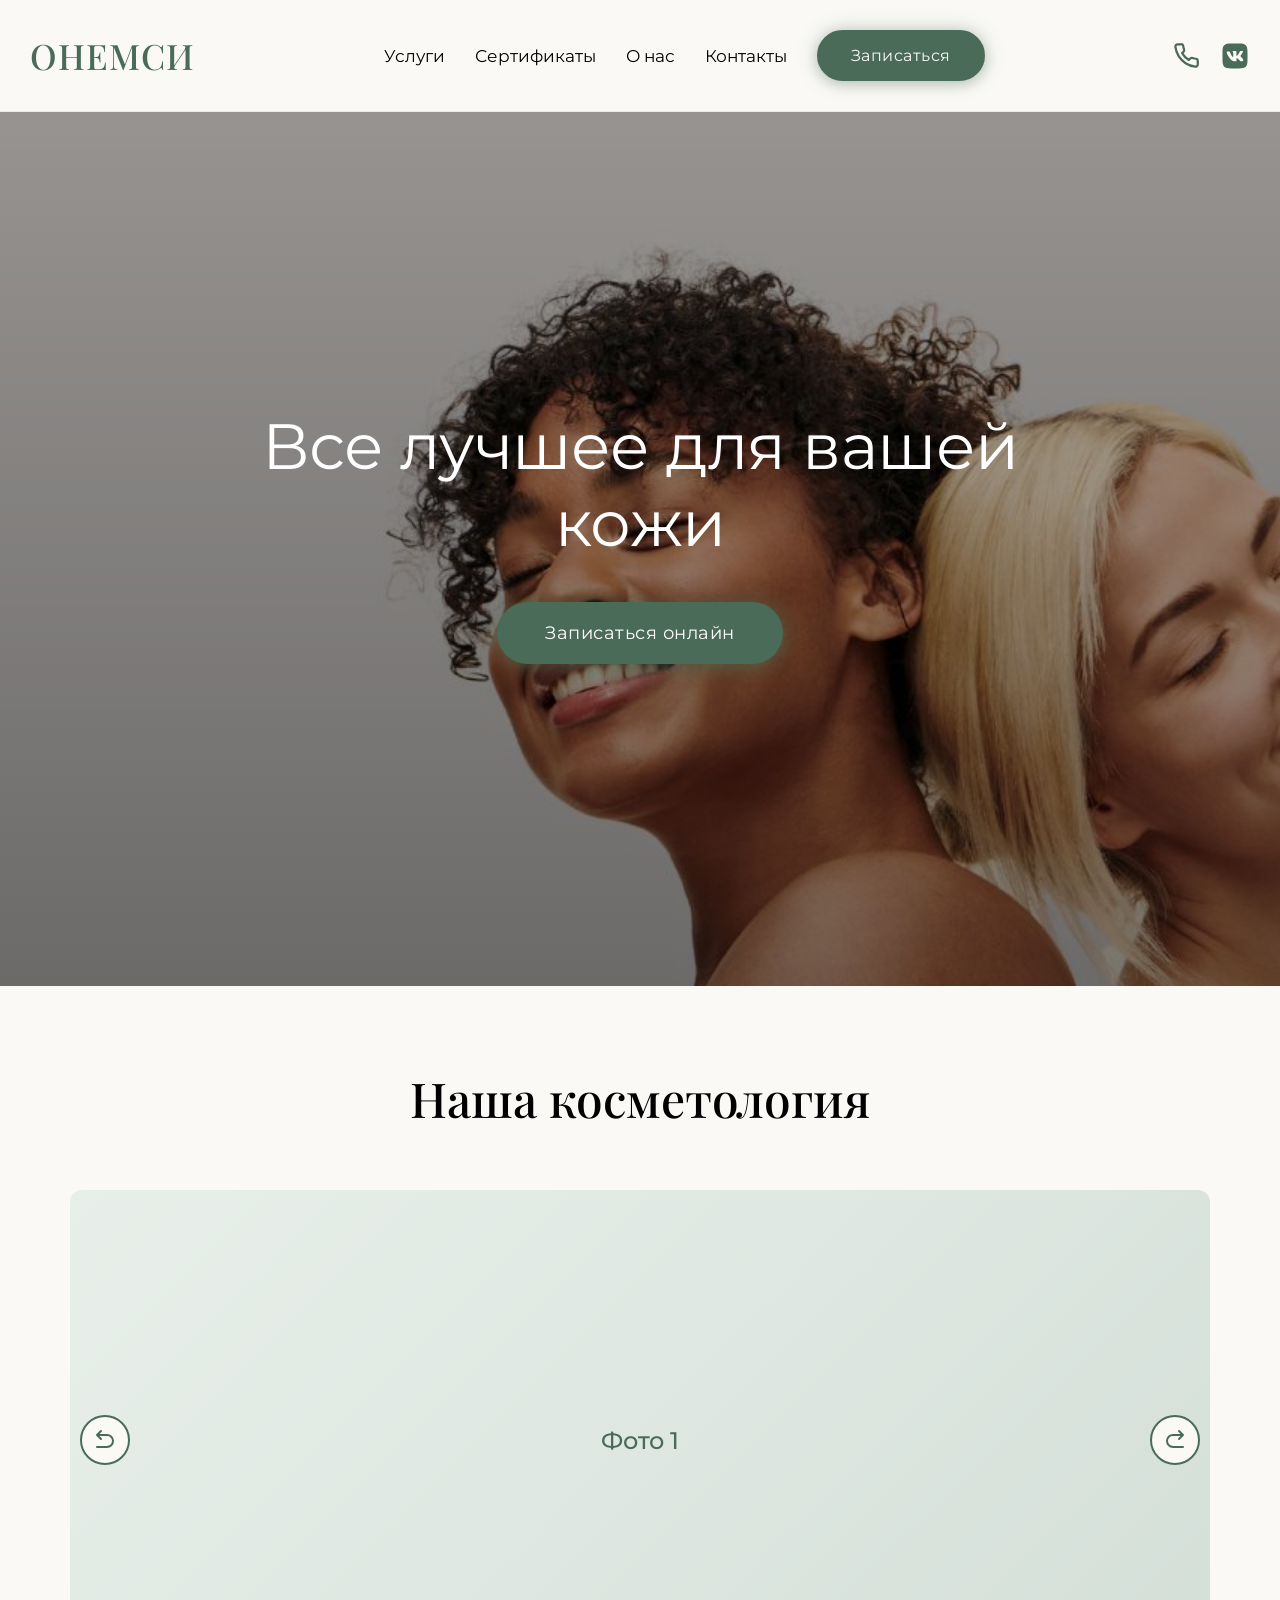
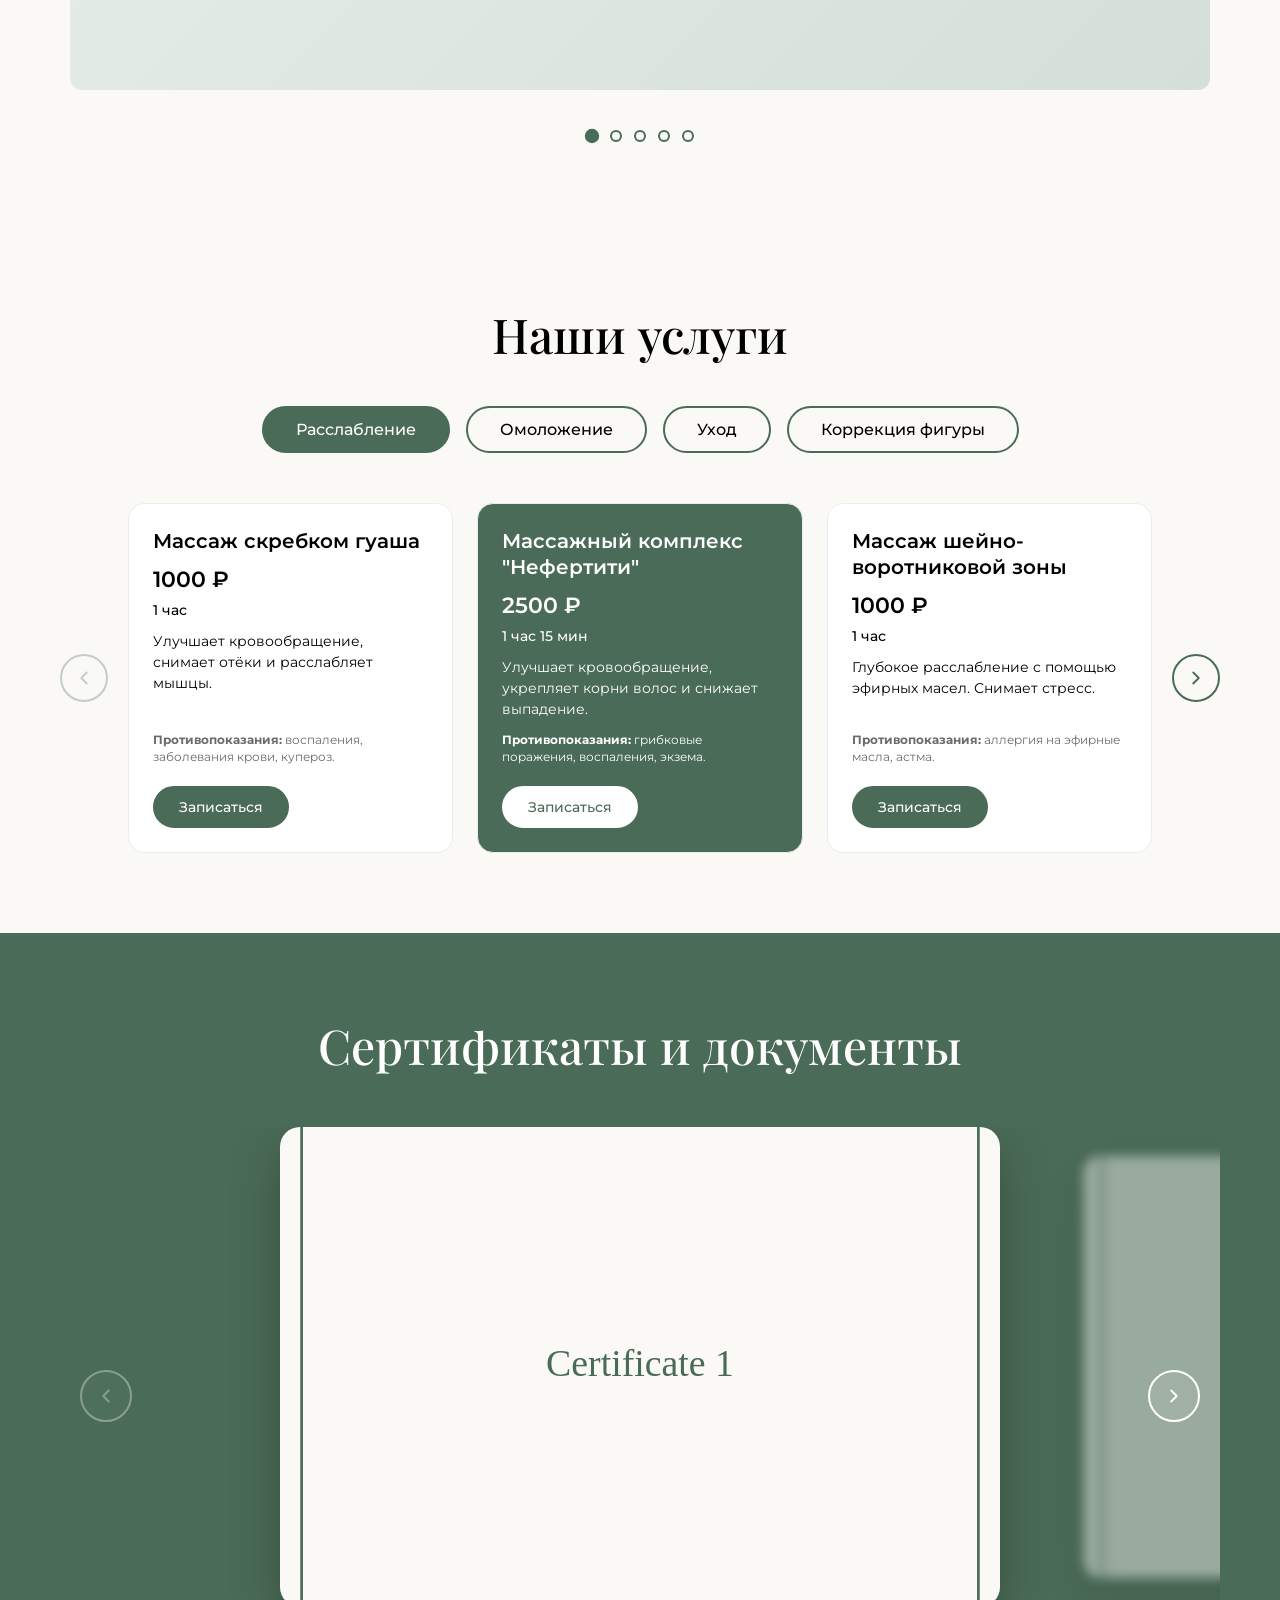
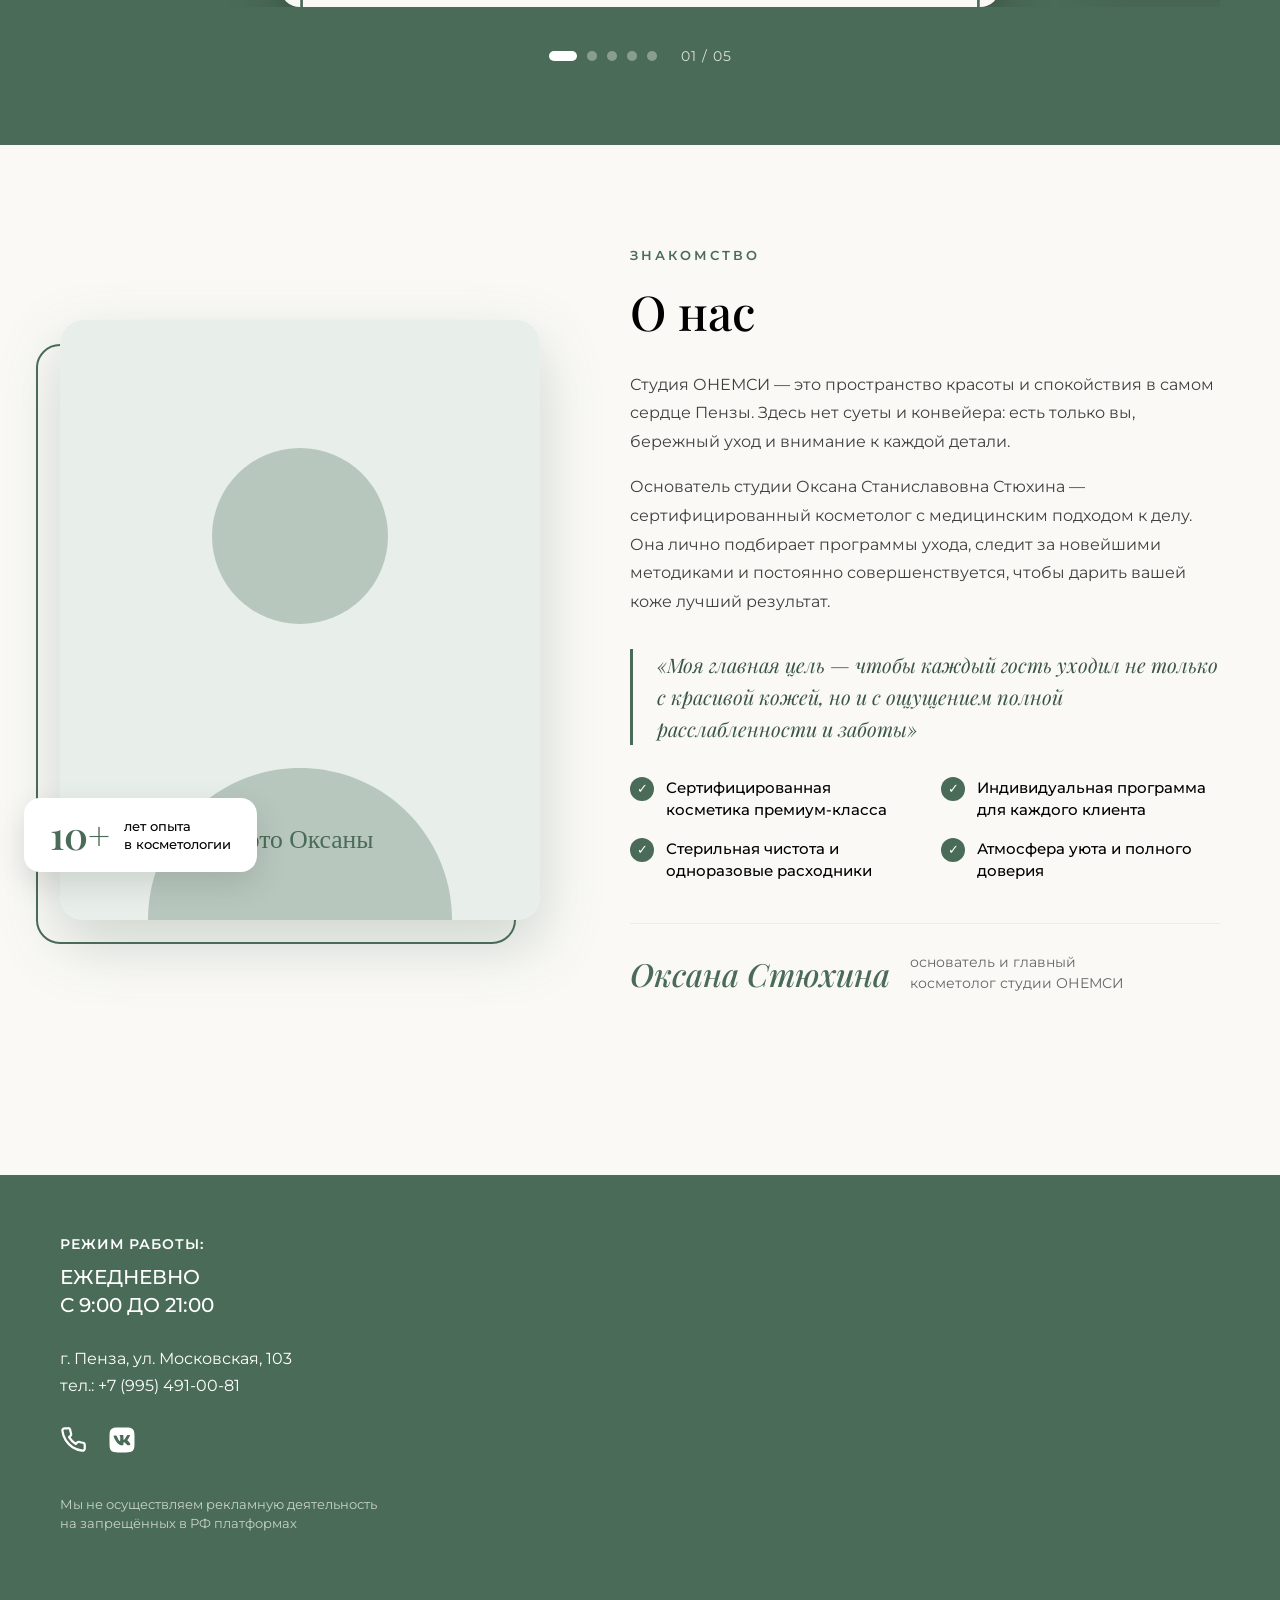
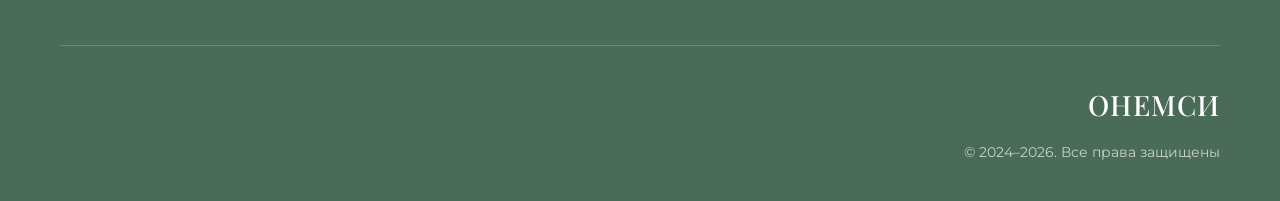
==== commit 4465ba75: "Add files via upload" ====
--- a/index.html
+++ b/index.html
@@ -4,15 +4,40 @@
 <head>
     <meta charset="UTF-8">
     <meta name="viewport" content="width=device-width, initial-scale=1.0">
-    <title>O'Nemsi Studio - Косметология</title>
-
-    <!-- Подключение шрифтов -->
-    <link rel="preconnect" href="https://fonts.googleapis.com">
-    <link rel="preconnect" href="https://fonts.gstatic.com" crossorigin>
-    <link
-        href="https://fonts.googleapis.com/css2?family=Playfair+Display:wght@400;500;600&family=Montserrat:wght@300;400;500;600&display=swap"
-        rel="stylesheet">
-    <link rel="stylesheet" href="style.css">
+
+    <title>Косметология в Пензе — студия ОНЕМСИ | Уход за кожей, массаж, чистка</title>
+    <meta name="description"
+        content="Студия косметологии O'NEMSI в Пензе: уход за кожей, массаж, чистка лица, пилинги и маски. Сертифицированные специалисты, косметика. Запись: +7 (995) 491-00-81">
+    <link rel="canonical" href="https://gavnapoel070409-wq.github.io/Onemsi-lending/">
+
+    <!-- Open Graph (красивые превью при отправке ссылки в мессенджеры/соцсети) -->
+    <meta property="og:type" content="website">
+    <meta property="og:title" content="Косметология в Пензе — студия ОНЕМСИ">
+    <meta property="og:description"
+        content="Уход за кожей, массаж, чистка, пилинги. Косметика и бережный подход. Запишитесь онлайн!">
+    <meta property="og:url" content="https://gavnapoel070409-wq.github.io/Onemsi-lending/">
+    <meta property="og:image" content="https://gavnapoel070409-wq.github.io/Onemsi-lending/image/hero-bg.jpg">
+    <meta property="og:locale" content="ru_RU">
+
+    <!-- Внешний вид в мобильном браузере -->
+    <meta name="theme-color" content="#4A6B57">
+
+    <!-- Фавиконка -->
+    <link rel="icon" type="image/svg+xml" href="/icons/favicon.svg">
+
+    <!-- Предзагрузка главного фото (LCP-элемент) -->
+    <link rel="preload" as="image" href="/image/hero-bg.jpg">
+
+    <link rel="stylesheet" href="/style.css">
+</head>
+
+<!-- Подключение шрифтов -->
+<link rel="preconnect" href="https://fonts.googleapis.com">
+<link rel="preconnect" href="https://fonts.gstatic.com" crossorigin>
+<link
+    href="https://fonts.googleapis.com/css2?family=Playfair+Display:wght@400;500;600&family=Montserrat:wght@300;400;500;600&display=swap"
+    rel="stylesheet">
+<link rel="stylesheet" href="style.css">
 </head>
 
 <body>
@@ -24,7 +49,7 @@
             <ul class="header__menu">
                 <li><a href="#services" class="header__menu-item">Услуги</a></li>
                 <li><a href="#certificates" class="header__menu-item">Сертификаты</a></li>
-                <li><a href="#reviews" class="header__menu-item">О нас</a></li>
+                <li><a href="#informarion" class="header__menu-item">О нас</a></li>
                 <li><a href="#contacts" class="header__menu-item">Контакты</a></li>
                 <a href="#booking" class="header__cta">Записаться</a>
             </ul>
@@ -69,7 +94,7 @@
         <nav class="header__mobile-menu">
             <a href="#services" class="header__mobile-menu-item">Услуги</a>
             <a href="#certificates" class="header__mobile-menu-item">Сертификаты</a>
-            <a href="#reviews" class="header__mobile-menu-item">Отзывы</a>
+            <a href="#informarion" class="header__mobile-menu-item">О нас</a>
             <a href="#contacts" class="header__mobile-menu-item">Контакты</a>
             <a href="#booking" class="header__mobile-cta">Записаться</a>
             <div class="header__mobile-icons">
@@ -184,6 +209,7 @@
                 <button class="services__tab active" data-category="relax">Расслабление</button>
                 <button class="services__tab" data-category="antiage">Омоложение</button>
                 <button class="services__tab" data-category="care">Уход</button>
+                <button class="services__tab" data-category="correction">Коррекция фигуры</button>
             </div>
 
             <!-- Раздел 1: Расслабление -->
@@ -199,13 +225,12 @@
                     <div class="services-slider__track">
                         <div class="services-card">
                             <div class="services-card__content">
-                                <h4 class="services-card__title">Массаж скребками гуаша</h4>
-                                <div class="services-card__price">
-                                    <span class="services-card__price-current">1900 ₽</span>
-                                    <span class="services-card__price-old">2 500 ₽</span>
-                                </div>
-                                <p class="services-card__note">Стоимость первого посещения</p>
-                                <p class="services-card__duration">40 мин</p>
+                                <h3 class="services-card__title">Массаж скребком гуаша</h3>
+                                <div class="services-card__price">
+                                    <span class="services-card__price-current">1000 ₽</span>
+                                </div>
+                                <!-- <p class="services-card__note">Стоимость первого посещения</p> -->
+                                <p class="services-card__duration">1 час</p>
                                 <p class="services-card__description">Улучшает кровообращение, снимает отёки и
                                     расслабляет мышцы.</p>
                                 <p class="services-card__contra"><strong>Противопоказания:</strong> воспаления,
@@ -216,11 +241,11 @@
 
                         <div class="services-card">
                             <div class="services-card__content">
-                                <h4 class="services-card__title">Массаж головы</h4>
-                                <div class="services-card__price">
-                                    <span class="services-card__price-current">1600 ₽</span>
-                                </div>
-                                <p class="services-card__duration">30 мин</p>
+                                <h3 class="services-card__title">Массажный комплекс "Нефертити"</h3>
+                                <div class="services-card__price">
+                                    <span class="services-card__price-current">2500 ₽</span>
+                                </div>
+                                <p class="services-card__duration">1 час 15 мин</p>
                                 <p class="services-card__description">Улучшает кровообращение, укрепляет корни волос и
                                     снижает выпадение.</p>
                                 <p class="services-card__contra"><strong>Противопоказания:</strong> грибковые поражения,
@@ -231,11 +256,11 @@
 
                         <div class="services-card">
                             <div class="services-card__content">
-                                <h4 class="services-card__title">Ароматерапия</h4>
-                                <div class="services-card__price">
-                                    <span class="services-card__price-current">1200 ₽</span>
-                                </div>
-                                <p class="services-card__duration">20 мин</p>
+                                <h3 class="services-card__title">Массаж шейно-воротниковой зоны</h3>
+                                <div class="services-card__price">
+                                    <span class="services-card__price-current">1000 ₽</span>
+                                </div>
+                                <p class="services-card__duration">1 час</p>
                                 <p class="services-card__description">Глубокое расслабление с помощью эфирных масел.
                                     Снимает стресс.</p>
                                 <p class="services-card__contra"><strong>Противопоказания:</strong> аллергия на эфирные
@@ -246,11 +271,11 @@
 
                         <div class="services-card">
                             <div class="services-card__content">
-                                <h4 class="services-card__title">Стоун-массаж</h4>
-                                <div class="services-card__price">
-                                    <span class="services-card__price-current">2200 ₽</span>
-                                </div>
-                                <p class="services-card__duration">60 мин</p>
+                                <h3 class="services-card__title">Массаж лица Классический</h3>
+                                <div class="services-card__price">
+                                    <span class="services-card__price-current">1800 ₽</span>
+                                </div>
+                                <p class="services-card__duration">1 час</p>
                                 <p class="services-card__description">Массаж горячими камнями. Глубокое прогревание
                                     мышц.</p>
                                 <p class="services-card__contra"><strong>Противопоказания:</strong> варикоз, гипертония.
@@ -261,11 +286,11 @@
 
                         <div class="services-card">
                             <div class="services-card__content">
-                                <h4 class="services-card__title">Тайский массаж</h4>
-                                <div class="services-card__price">
-                                    <span class="services-card__price-current">2800 ₽</span>
-                                </div>
-                                <p class="services-card__duration">90 мин</p>
+                                <h3 class="services-card__title">Японский массаж "Кабидо"</h3>
+                                <div class="services-card__price">
+                                    <span class="services-card__price-current">3000 ₽</span>
+                                </div>
+                                <p class="services-card__duration">1 час 30 мин</p>
                                 <p class="services-card__description">Древняя техника с элементами йоги. Восстанавливает
                                     баланс.</p>
                                 <p class="services-card__contra"><strong>Противопоказания:</strong> беременность, травмы
@@ -297,11 +322,11 @@
                     <div class="services-slider__track">
                         <div class="services-card">
                             <div class="services-card__content">
-                                <h4 class="services-card__title">RF-лифтинг лица</h4>
-                                <div class="services-card__price">
-                                    <span class="services-card__price-current">3500 ₽</span>
-                                </div>
-                                <p class="services-card__duration">45 мин</p>
+                                <h3 class="services-card__title">RF-лифтинг лица и тела</h3>
+                                <div class="services-card__price">
+                                    <span class="services-card__price-current">от 790 ₽</span>
+                                </div>
+                                <p class="services-card__duration">1 час</p>
                                 <p class="services-card__description">Радиочастотное омоложение. Подтягивает кожу,
                                     уменьшает морщины.</p>
                                 <p class="services-card__contra"><strong>Противопоказания:</strong> металлические
@@ -312,11 +337,11 @@
 
                         <div class="services-card">
                             <div class="services-card__content">
-                                <h4 class="services-card__title">Микротоковая терапия</h4>
-                                <div class="services-card__price">
-                                    <span class="services-card__price-current">2800 ₽</span>
-                                </div>
-                                <p class="services-card__duration">40 мин</p>
+                                <h3 class="services-card__title">Микротоковая терапия</h3>
+                                <div class="services-card__price">
+                                    <span class="services-card__price-current">от 690 ₽</span>
+                                </div>
+                                <p class="services-card__duration">1 час</p>
                                 <p class="services-card__description">Возвращает тонус мышцам лица, снимает отёчность.
                                 </p>
                                 <p class="services-card__contra"><strong>Противопоказания:</strong> кардиостимулятор,
@@ -327,26 +352,11 @@
 
                         <div class="services-card">
                             <div class="services-card__content">
-                                <h4 class="services-card__title">Коллагеновая маска</h4>
-                                <div class="services-card__price">
-                                    <span class="services-card__price-current">1800 ₽</span>
-                                </div>
-                                <p class="services-card__duration">30 мин</p>
-                                <p class="services-card__description">Интенсивное питание и увлажнение. Эффект после
-                                    первой процедуры.</p>
-                                <p class="services-card__contra"><strong>Противопоказания:</strong> индивидуальная
-                                    непереносимость.</p>
-                                <a href="#booking" class="services-card__btn">Записаться</a>
-                            </div>
-                        </div>
-
-                        <div class="services-card">
-                            <div class="services-card__content">
-                                <h4 class="services-card__title">Пилинг лица</h4>
-                                <div class="services-card__price">
-                                    <span class="services-card__price-current">2500 ₽</span>
-                                </div>
-                                <p class="services-card__duration">40 мин</p>
+                                <h3 class="services-card__title">Парафинотерапия рук</h3>
+                                <div class="services-card__price">
+                                    <span class="services-card__price-current">650 ₽</span>
+                                </div>
+                                <p class="services-card__duration">1 час</p>
                                 <p class="services-card__description">Обновление кожи, выравнивание тона и текстуры.</p>
                                 <p class="services-card__contra"><strong>Противопоказания:</strong> активные воспаления,
                                     герпес.</p>
@@ -356,11 +366,25 @@
 
                         <div class="services-card">
                             <div class="services-card__content">
-                                <h4 class="services-card__title">Мезотерапия</h4>
-                                <div class="services-card__price">
-                                    <span class="services-card__price-current">4500 ₽</span>
-                                </div>
-                                <p class="services-card__duration">60 мин</p>
+                                <h3 class="services-card__title">Безинъекционная мезотерапия</h3>
+                                <div class="services-card__price">
+                                    <span class="services-card__price-current">от 2200 ₽</span>
+                                </div>
+                                <p class="services-card__duration">1 час</p>
+                                <p class="services-card__description">Инъекционное введение витаминных коктейлей.</p>
+                                <p class="services-card__contra"><strong>Противопоказания:</strong> беременность,
+                                    нарушения свёртываемости.</p>
+                                <a href="#booking" class="services-card__btn">Записаться</a>
+                            </div>
+                        </div>
+
+                        <div class="services-card">
+                            <div class="services-card__content">
+                                <h3 class="services-card__title">Безинъекционная мезотерапия вокруг глаз</h3>
+                                <div class="services-card__price">
+                                    <span class="services-card__price-current">850 ₽</span>
+                                </div>
+                                <p class="services-card__duration">15 мин</p>
                                 <p class="services-card__description">Инъекционное введение витаминных коктейлей.</p>
                                 <p class="services-card__contra"><strong>Противопоказания:</strong> беременность,
                                     нарушения свёртываемости.</p>
@@ -391,11 +415,11 @@
                     <div class="services-slider__track">
                         <div class="services-card">
                             <div class="services-card__content">
-                                <h4 class="services-card__title">Тканевая маска</h4>
-                                <div class="services-card__price">
-                                    <span class="services-card__price-current">450 ₽</span>
-                                </div>
-                                <p class="services-card__note">+15 минут к основной процедуре</p>
+                                <h3 class="services-card__title">Маска для лица</h3>
+                                <div class="services-card__price">
+                                    <span class="services-card__price-current">от 350 ₽</span>
+                                </div>
+                                <p class="services-card__duration">30 мин</p>
                                 <p class="services-card__description">Глубоко питают кожу, делают её более гладкой и
                                     свежей.</p>
                                 <p class="services-card__contra"><strong>Противопоказания:</strong> жирная проблемная
@@ -406,11 +430,11 @@
 
                         <div class="services-card">
                             <div class="services-card__content">
-                                <h4 class="services-card__title">Кремовая маска</h4>
-                                <div class="services-card__price">
-                                    <span class="services-card__price-current">1100 ₽</span>
-                                </div>
-                                <p class="services-card__note">+15 минут к основной процедуре</p>
+                                <h3 class="services-card__title">Холодная плазма</h3>
+                                <div class="services-card__price">
+                                    <span class="services-card__price-current">от 2200 ₽</span>
+                                </div>
+                                <p class="services-card__duration">1 час</p>
                                 <p class="services-card__description">Интенсивно питают и увлажняют, особенно для сухой
                                     кожи.</p>
                                 <p class="services-card__contra"><strong>Противопоказания:</strong> индивидуальная
@@ -421,11 +445,26 @@
 
                         <div class="services-card">
                             <div class="services-card__content">
-                                <h4 class="services-card__title">Альгинатная маска</h4>
-                                <div class="services-card__price">
-                                    <span class="services-card__price-current">1200 ₽</span>
-                                </div>
-                                <p class="services-card__note">+15 минут к основной процедуре</p>
+                                <h3 class="services-card__title">Космплесная чистка</h3>
+                                <div class="services-card__price">
+                                    <span class="services-card__price-current">3500 ₽</span>
+                                </div>
+                                <p class="services-card__duration">2 часа</p>
+                                <p class="services-card__description">Комбинированная чистка. Освобождает поры,
+                                    выравнивает рельеф.</p>
+                                <p class="services-card__contra"><strong>Противопоказания:</strong> активные воспаления,
+                                    герпес.</p>
+                                <a href="#booking" class="services-card__btn">Записаться</a>
+                            </div>
+                        </div>
+
+                        <div class="services-card">
+                            <div class="services-card__content">
+                                <h3 class="services-card__title">Гидропилинг</h3>
+                                <div class="services-card__price">
+                                    <span class="services-card__price-current">3000 ₽</span>
+                                </div>
+                                <p class="services-card__duration">1 час 30 минут</p>
                                 <p class="services-card__description">Быстрый лифтинг-эффект, питание витаминами и
                                     минералами.</p>
                                 <p class="services-card__contra"><strong>Противопоказания:</strong> аллергия на состав.
@@ -436,11 +475,78 @@
 
                         <div class="services-card">
                             <div class="services-card__content">
-                                <h4 class="services-card__title">Чистка лица</h4>
-                                <div class="services-card__price">
-                                    <span class="services-card__price-current">2200 ₽</span>
-                                </div>
-                                <p class="services-card__duration">60 мин</p>
+                                <h3 class="services-card__title">Пилинг тела</h3>
+                                <div class="services-card__price">
+                                    <span class="services-card__price-current">от 650 ₽</span>
+                                </div>
+                                <p class="services-card__duration">от 30 мин</p>
+                                <p class="services-card__description">Отшелушивание и обновление кожи тела. Мягкость и
+                                    гладкость.</p>
+                                <p class="services-card__contra"><strong>Противопоказания:</strong> повреждения кожи,
+                                    варикоз.</p>
+                                <a href="#booking" class="services-card__btn">Записаться</a>
+                            </div>
+                        </div>
+                    </div>
+
+                    <button class="services-slider__button services-slider__button--next" aria-label="Следующий">
+                        <svg viewBox="0 0 24 24" fill="none" stroke="currentColor" stroke-width="2"
+                            stroke-linecap="round" stroke-linejoin="round">
+                            <polyline points="9 18 15 12 9 6"></polyline>
+                        </svg>
+                    </button>
+                </div>
+            </div>
+
+
+            <!-- Раздел 4: Коррекция -->
+            <div class="services__category" data-category="correction">
+                <div class="services-slider">
+                    <button class="services-slider__button services-slider__button--prev" aria-label="Предыдущий">
+                        <svg viewBox="0 0 24 24" fill="none" stroke="currentColor" stroke-width="2"
+                            stroke-linecap="round" stroke-linejoin="round">
+                            <polyline points="15 18 9 12 15 6"></polyline>
+                        </svg>
+                    </button>
+
+                    <div class="services-slider__track">
+                        <div class="services-card">
+                            <div class="services-card__content">
+                                <h3 class="services-card__title">Антицеллюлитное обёртывание</h3>
+                                <div class="services-card__price">
+                                    <span class="services-card__price-current">990 ₽</span>
+                                </div>
+                                <p class="services-card__duration">1 час</p>
+                                <p class="services-card__description">Глубоко питают кожу, делают её более гладкой и
+                                    свежей.</p>
+                                <p class="services-card__contra"><strong>Противопоказания:</strong> жирная проблемная
+                                    кожа.</p>
+                                <a href="#booking" class="services-card__btn">Записаться</a>
+                            </div>
+                        </div>
+
+                        <div class="services-card">
+                            <div class="services-card__content">
+                                <h3 class="services-card__title">Вакуумный массаж</h3>
+                                <div class="services-card__price">
+                                    <span class="services-card__price-current">от 1290 ₽</span>
+                                </div>
+                                <p class="services-card__duration">1 час</p>
+                                <p class="services-card__description">Интенсивно питают и увлажняют, особенно для сухой
+                                    кожи.</p>
+                                <p class="services-card__contra"><strong>Противопоказания:</strong> индивидуальная
+                                    непереносимость.</p>
+                                <a href="#booking" class="services-card__btn">Записаться</a>
+                            </div>
+                        </div>
+
+                        <div class="services-card">
+                            <div class="services-card__content">
+                                <h3 class="services-card__title">Кавитация</h3>
+                                <div class="services-card__price">
+                                    <span class="services-card__price-current">от 1290 ₽</span>
+                                </div>
+                                <p class="services-card__duration">1 час</p>
                                 <p class="services-card__description">Комбинированная чистка. Освобождает поры,
                                     выравнивает рельеф.</p>
                                 <p class="services-card__contra"><strong>Противопоказания:</strong> активные воспаления,
@@ -451,11 +557,41 @@
 
                         <div class="services-card">
                             <div class="services-card__content">
-                                <h4 class="services-card__title">Пилинг тела</h4>
-                                <div class="services-card__price">
-                                    <span class="services-card__price-current">1800 ₽</span>
-                                </div>
-                                <p class="services-card__duration">45 мин</p>
+                                <h3 class="services-card__title">Вибромассаж</h3>
+                                <div class="services-card__price">
+                                    <span class="services-card__price-current">от 1290 ₽</span>
+                                </div>
+                                <p class="services-card__duration">1 час</p>
+                                <p class="services-card__description">Быстрый лифтинг-эффект, питание витаминами и
+                                    минералами.</p>
+                                <p class="services-card__contra"><strong>Противопоказания:</strong> аллергия на состав.
+                                </p>
+                                <a href="#booking" class="services-card__btn">Записаться</a>
+                            </div>
+                        </div>
+
+                        <div class="services-card">
+                            <div class="services-card__content">
+                                <h3 class="services-card__title">Миостимуляция</h3>
+                                <div class="services-card__price">
+                                    <span class="services-card__price-current">1200 ₽</span>
+                                </div>
+                                <p class="services-card__duration">1 час</p>
+                                <p class="services-card__description">Отшелушивание и обновление кожи тела. Мягкость и
+                                    гладкость.</p>
+                                <p class="services-card__contra"><strong>Противопоказания:</strong> повреждения кожи,
+                                    варикоз.</p>
+                                <a href="#booking" class="services-card__btn">Записаться</a>
+                            </div>
+                        </div>
+
+                        <div class="services-card">
+                            <div class="services-card__content">
+                                <h3 class="services-card__title">Карамельная коррекция</h3>
+                                <div class="services-card__price">
+                                    <span class="services-card__price-current">от 1250 ₽</span>
+                                </div>
+                                <p class="services-card__duration">1 час</p>
                                 <p class="services-card__description">Отшелушивание и обновление кожи тела. Мягкость и
                                     гладкость.</p>
                                 <p class="services-card__contra"><strong>Противопоказания:</strong> повреждения кожи,
@@ -533,57 +669,60 @@
     </section>
 
     <!-- Секция О нас -->
-<section class="about" id="about">
-    <div class="about__container">
-        
-        <!-- Фото владельца -->
-        <div class="about__photo">
-            <div class="about__photo-frame">
-                <!-- Заглушка, позже замени src на /image/oksana.jpg -->
-                <img src="data:image/svg+xml;utf8,<svg xmlns='http://www.w3.org/2000/svg' width='600' height='750'><rect width='600' height='750' fill='%23E8EFEA'/><circle cx='300' cy='270' r='110' fill='%234A6B57' opacity='0.3'/><path d='M110 750c0-105 85-190 190-190s190 85 190 190' fill='%234A6B57' opacity='0.3'/><text x='300' y='660' font-size='32' fill='%234A6B57' text-anchor='middle' font-family='Georgia, serif'>Фото Оксаны</text></svg>" alt="Оксана — основатель студии O'NEMSI">
-            </div>
-            <div class="about__photo-badge">
-                <span class="about__badge-number">10+</span>
-                <span class="about__badge-text">лет опыта<br>в косметологии</span>
-            </div>
+    <section class="about" id="">
+        <div class="about__container">
+
+            <div class="about__photo">
+                <div class="about__photo-frame">
+                    <!-- Заглушка, позже замени src на /image/oksana.jpg -->
+                    <img src="data:image/svg+xml;utf8,<svg xmlns='http://www.w3.org/2000/svg' width='600' height='750'><rect width='600' height='750' fill='%23E8EFEA'/><circle cx='300' cy='270' r='110' fill='%234A6B57' opacity='0.3'/><path d='M110 750c0-105 85-190 190-190s190 85 190 190' fill='%234A6B57' opacity='0.3'/><text x='300' y='660' font-size='32' fill='%234A6B57' text-anchor='middle' font-family='Georgia, serif'>Фото Оксаны</text></svg>"
+                        alt="Оксана Станиславовна Стюхина — основатель студии ОНЕМСИ">
+                </div>
+                <div class="about__photo-badge">
+                    <span class="about__badge-number">10+</span>
+                    <span class="about__badge-text">лет опыта<br>в косметологии</span>
+                </div>
+            </div>
+
+            <!-- Текстовый блок -->
+            <div class="about__content" id="informarion">
+                <span class="about__label">Знакомство</span>
+                <h2 class="about__title">О нас</h2>
+
+                <div class="about__text">
+                    <p>Студия ОНЕМСИ — это пространство красоты и спокойствия в самом сердце Пензы. Здесь нет суеты и
+                        конвейера: есть только вы, бережный уход и внимание к каждой детали.</p>
+                    <p>Основатель студии Оксана Станиславовна Стюхина — сертифицированный косметолог с медицинским
+                        подходом к делу. Она лично
+                        подбирает программы ухода, следит за новейшими методиками и постоянно совершенствуется, чтобы
+                        дарить вашей коже лучший результат.</p>
+                </div>
+
+                <blockquote class="about__quote">
+                    «Моя главная цель — чтобы каждый гость уходил не только с красивой кожей, но и с ощущением полной
+                    расслабленности и заботы»
+                </blockquote>
+
+                <ul class="about__features">
+                    <li>Сертифицированная косметика премиум-класса</li>
+                    <li>Индивидуальная программа для каждого клиента</li>
+                    <li>Стерильная чистота и одноразовые расходники</li>
+                    <li>Атмосфера уюта и полного доверия</li>
+                </ul>
+
+                <div class="about__signature">
+                    <span class="about__signature-name">Оксана Стюхина</span>
+                    <span class="about__signature-role">основатель и главный<br>косметолог студии ОНЕМСИ</span>
+                </div>
+            </div>
+
         </div>
-
-        <!-- Текстовый блок -->
-        <div class="about__content">
-            <span class="about__label">Знакомство</span>
-            <h2 class="about__title">О нас и о главном</h2>
-
-            <div class="about__text">
-                <p>Студия O'NEMSI — это пространство красоты и спокойствия в самом сердце Пензы. Здесь нет суеты и конвейера: есть только вы, бережный уход и внимание к каждой детали.</p>
-                <p>Основатель студии Оксана — сертифицированный косметолог с медицинским подходом к делу. Она лично подбирает программы ухода, следит за новейшими методиками и постоянно совершенствуется, чтобы дарить вашей коже лучший результат.</p>
-            </div>
-
-            <blockquote class="about__quote">
-                «Моя главная цель — чтобы каждый гость уходил не только с красивой кожей, но и с ощущением полной расслабленности и заботы»
-            </blockquote>
-
-            <ul class="about__features">
-                <li>Сертифицированная косметика премиум-класса</li>
-                <li>Индивидуальная программа для каждого клиента</li>
-                <li>Стерильная чистота и одноразовые расходники</li>
-                <li>Атмосфера уюта и полного доверия</li>
-            </ul>
-
-            <div class="about__signature">
-                <span class="about__signature-name">Оксана</span>
-                <span class="about__signature-role">основатель и главный<br>косметолог студии O'NEMSI</span>
-            </div>
-        </div>
-
-    </div>
-</section>
+    </section>
 
     <!-- Футер -->
     <footer class="footer" id="contacts">
         <div class="footer__container">
-            <!-- Верхняя часть: информация + карта -->
             <div class="footer__top">
-                <!-- Левая колонка: информация -->
                 <div class="footer__info">
                     <div class="footer__schedule">
                         <h3 class="footer__title">РЕЖИМ РАБОТЫ:</h3>
@@ -596,7 +735,6 @@
                     </div>
 
                     <div class="footer__icons">
-                        <!-- Иконка телефона -->
                         <a href="tel:+79954910081" class="footer__icon" aria-label="Позвонить">
                             <svg class="icon-svg" viewBox="0 0 24 24" fill="none" stroke="currentColor" stroke-width="2"
                                 stroke-linecap="round" stroke-linejoin="round">
@@ -604,7 +742,6 @@
                                     d="M22 16.92v3a2 2 0 0 1-2.18 2 19.79 19.79 0 0 1-8.63-3.07 19.5 19.5 0 0 1-6-6 19.79 19.79 0 0 1-3.07-8.67A2 2 0 0 1 4.11 2h3a2 2 0 0 1 2 1.72 12.84 12.84 0 0 0 .7 2.81 2 2 0 0 1-.45 2.11L8.09 9.91a16 16 0 0 0 6 6l1.27-1.27a2 2 0 0 1 2.11-.45 12.84 12.84 0 0 0 2.81.7A2 2 0 0 1 22 16.92z" />
                             </svg>
                         </a>
-                        <!-- Иконка ВК -->
                         <a href="https://vk.ru/onemsi_studio" class="footer__icon" aria-label="ВКонтакте">
                             <svg class="icon-svg" viewBox="0 0 24 24" fill="currentColor">
                                 <path
@@ -619,24 +756,16 @@
                     </p>
                 </div>
 
-                <!-- Правая колонка: Яндекс Карта -->
                 <div class="footer__map">
-                    <iframe id="map_591059636" frameborder="0" width="650px" height="400px"
-                        src="https://makemap.2gis.ru/widget?data=[base64]"
+                    <iframe id="map_683723147" loading="lazy" frameborder="0" width="650px" height="400px"
+                        src="https://makemap.2gis.ru/widget?data=[base64]"
                         sandbox="allow-modals allow-forms allow-scripts allow-same-origin allow-popups allow-top-navigation-by-user-activation">
                     </iframe>
                 </div>
             </div>
 
-            <!-- Нижняя часть: правовая информация -->
             <div class="footer__bottom">
                 <div class="footer__legal">
-                    <!-- <h4 class="footer__legal-title">Правовая информация</h4>
-                    <ul class="footer__legal-list">
-                        <li><a href="#" class="footer__legal-link">Политика обработки персональных данных</a></li>
-                        <li><a href="#" class="footer__legal-link">Публичная оферта на оказание услуг</a></li>
-                        <li><a href="#" class="footer__legal-link">Согласие на получение рекламных сообщений</a></li>
-                    </ul> -->
                 </div>
 
                 <div class="footer__bottom-info">
@@ -650,6 +779,26 @@
     </footer>
 
     <script src="main.js"></script>
+
+    <script type="application/ld+json">
+{
+    "@context": "https://schema.org",
+    "@type": "BeautySalon",
+    "name": "O'NEMSI",
+    "description": "Студия косметологии в Пензе: уход за кожей, массаж, чистка, пилинги",
+    "telephone": "+7 995 491-00-81",
+    "address": {
+        "@type": "PostalAddress",
+        "streetAddress": "ул. Московская, 103",
+        "addressLocality": "Пенза",
+        "addressCountry": "RU"
+    },
+    "openingHours": "Mo-Su 09:00-21:00",
+    "priceRange": "₽₽",
+    "url": "https://gavnapoel070409-wq.github.io/Onemsi-lending/"
+}
+</script>
+
 </body>
 
 </html>
--- a/style.css
+++ b/style.css
@@ -1,4 +1,4 @@
-/* CSS переменные */
+
 :root {
     --color-primary: #4A6B57;
     --color-primary-dark: #3A5544;
@@ -8,6 +8,64 @@
     --font-body: 'Montserrat', sans-serif;
 }
 
+@font-face {
+    font-family: 'Playfair Display', serif;
+    src: url(/fonts/PlayfairDisplay-Regular.ttf) format('truetype');
+    font-weight: 400;
+    font-style: normal;
+    font-display: swap;
+}
+@font-face {
+    font-family: 'Playfair Display', serif;
+    src: url(/fonts/PlayfairDisplay-Medium.ttf) format('truetype');
+    font-weight: 500;
+    font-style: normal;
+    font-display: swap;
+}
+@font-face {
+    font-family: 'Playfair Display', serif;
+    src: url(/fonts/PlayfairDisplay-SemiBold.ttf) format('truetype');
+    font-weight: 600;
+    font-style: normal;
+    font-display: swap;
+}
+@font-face {
+    font-family: 'Playfair Display', serif;
+    src: url(/fonts/PlayfairDisplay-Italic.ttf) format('truetype');
+    font-weight: 400;
+    font-style: italic;
+    font-display: swap;
+}
+@font-face {
+    font-family: 'Playfair Display', serif;
+    src: url(/fonts/PlayfairDisplay-MediumItalic.ttf) format('truetype');
+    font-weight: 500;
+    font-style: italic;
+    font-display: swap;
+}
+@font-face {
+    font-family: 'Montserrat', sans-serif;
+    src: url(/fonts/Montserrat-Regular.ttf) format('truetype');
+    font-weight: 400;
+    font-style: normal;
+    font-display: swap;
+}
+@font-face {
+    font-family: 'Montserrat', sans-serif;
+    src: url(/fonts/Montserrat-Medium.ttf) format('truetype');
+    font-weight: 500;
+    font-style: normal;
+    font-display: swap;
+}
+@font-face {
+    font-family: 'Montserrat', sans-serif;
+    src: url(/fonts/Montserrat-SemiBold.ttf) format('truetype');
+    font-weight: 400;
+    font-style: normal;
+    font-display: swap;
+}
+
+
 * {
     margin: 0;
     padding: 0;
@@ -25,7 +83,12 @@
     overflow: hidden;
 }
 
-/* Хедер */
+:focus-visible {
+    outline: 3px solid var(--color-primary);
+    outline-offset: 3px;
+    border-radius: 4px;
+}
+
 .header {
     position: fixed;
     top: 0;
@@ -46,7 +109,6 @@
     position: relative;
 }
 
-/* Логотип */
 .header__logo {
     font-family: var(--font-logo);
     font-size: 35px;
@@ -56,7 +118,6 @@
     letter-spacing: 1px;
 }
 
-/* Меню */
 .header__menu {
     display: flex;
     list-style: none;
@@ -93,7 +154,6 @@
     width: 100%;
 }
 
-/* Кнопка записи */
 .header__cta {
     font-family: var(--font-body);
     font-size: 16px;
@@ -125,7 +185,6 @@
         0 0 15px rgba(74, 107, 87, 0.3);
 }
 
-/* Иконки соцсетей */
 .header__icons {
     display: flex;
     gap: 20px;
@@ -147,7 +206,6 @@
     height: 27px;
 }
 
-/* ВК сделаем чуть крупнее, как было */
 .header__icon:last-child svg {
     width: 30px;
     height: 30px;
@@ -159,7 +217,6 @@
     transform: translateY(-2px) scale(1.1);
 }
 
-/* Бургер-меню (SVG) */
 .header__burger {
     display: none;
     align-items: center;
@@ -213,7 +270,6 @@
     pointer-events: auto;
 }
 
-/* Мобильное меню */
 .header__mobile-menu {
     position: fixed;
     top: 0;
@@ -278,7 +334,6 @@
     align-items: center;
     justify-content: center;
     color: var(--color-primary);
-    /* <-- ЭТО ГЛАВНОЕ: задаёт цвет для SVG */
     text-decoration: none;
     transition: color 0.3s ease, transform 0.3s ease;
 }
@@ -298,7 +353,6 @@
     transform: scale(1.1);
 }
 
-/* Hero секция */
 .hero {
     position: relative;
     width: 100%;
@@ -317,7 +371,7 @@
     left: 0;
     width: 100%;
     height: 100%;
-    background-image: url('/image/фон-хиро.jpg');
+    background-image: url('/image/hero-bg.jpg');
     background-size: cover;
     background-position: center;
     background-repeat: no-repeat;
@@ -380,7 +434,6 @@
     box-shadow: 0 4px 12px rgba(74, 107, 87, 0.3);
 }
 
-/* Адаптивность Шапка + Хиро */
 @media (max-width: 1200px) {
     .header__container {
         padding: 24px 40px;
@@ -407,12 +460,11 @@
         padding: 24px 30px;
     }
 
-    /* Логотип — первая колонка, прижат влево */
     .header__logo {
         justify-content: start;
     }
 
-    /* Бургер — вторая колонка, точно по центру */
+
     .header__burger {
         display: flex;
         justify-content: end;
@@ -427,7 +479,6 @@
         z-index: 1001;
     }
 
-    /* Иконки — третья колонка, прижаты вправо */
     .header__icons {
         display: none;
     }
@@ -477,7 +528,6 @@
     }
 }
 
-/* Секция галереи */
 .gallery {
     padding: 80px 0;
     background-color: var(--color-bg);
@@ -498,7 +548,6 @@
     margin-bottom: 60px;
 }
 
-/* Слайдер */
 .slider {
     position: relative;
     width: 100%;
@@ -515,7 +564,6 @@
     padding: 0 10px;
 }
 
-/* Placeholder для фотографий (пока нет реальных фото) */
 .slider__image-placeholder {
     width: 100%;
     height: 500px;
@@ -536,7 +584,6 @@
     box-shadow: 0 8px 24px rgba(74, 107, 87, 0.15);
 }
 
-/* Кнопки навигации */
 .slider__button {
     position: absolute;
     top: 50%;
@@ -578,7 +625,6 @@
     right: 20px;
 }
 
-/* Точки-индикаторы */
 .slider__dots {
     display: flex;
     justify-content: center;
@@ -607,7 +653,6 @@
     transform: scale(1.2);
 }
 
-/* Адаптивность слайдера */
 @media (max-width: 1200px) {
     .gallery__container {
         padding: 0 40px;
@@ -724,7 +769,6 @@
 }
 
 
-/* === Секция услуг === */
 .services {
     padding: 80px 0;
     background-color: var(--color-bg);
@@ -745,7 +789,6 @@
     margin-bottom: 40px;
 }
 
-/* Табы */
 .services__tabs {
     display: flex;
     justify-content: center;
@@ -777,7 +820,6 @@
     color: #FFFFFF;
 }
 
-/* Категории */
 .services__category {
     display: none;
 }
@@ -786,7 +828,7 @@
     display: block;
 }
 
-/* Слайдер */
+
 .services-slider {
     position: relative;
     display: flex;
@@ -809,7 +851,6 @@
     justify-content: center;
 }
 
-/* Карточка */
 .services-card {
     display: none;
     flex: 0 0 calc((100% - 48px) / 3);
@@ -820,7 +861,6 @@
     transition: transform 0.3s ease, box-shadow 0.3s ease;
 }
 
-/* Видимая карточка текущей страницы */
 .services-card.visible {
     display: block;
     animation: servicesCardAppear 0.4s ease;
@@ -843,7 +883,6 @@
     box-shadow: 0 12px 32px rgba(0, 0, 0, 0.08);
 }
 
-/* Чередование на десктопе и планшете */
 .services-card:nth-child(even) {
     background-color: var(--color-primary);
     color: #FFFFFF;
@@ -938,7 +977,6 @@
     margin-bottom: 20px;
 }
 
-/* Кнопка "Записаться" */
 .services-card__btn {
     display: inline-block;
     font-family: var(--font-body);
@@ -953,7 +991,6 @@
     border: 2px solid transparent;
 }
 
-/* На белой карточке: зелёная кнопка */
 .services-card:nth-child(odd) .services-card__btn {
     background-color: var(--color-primary);
     color: #FFFFFF;
@@ -966,7 +1003,6 @@
     border-color: var(--color-primary);
 }
 
-/* На зелёной карточке: белая кнопка */
 .services-card:nth-child(even) .services-card__btn {
     background-color: #FFFFFF;
     color: var(--color-primary);
@@ -979,7 +1015,6 @@
     border-color: #FFFFFF;
 }
 
-/* Кнопки слайдера */
 .services-slider__button {
     flex-shrink: 0;
     width: 48px;
@@ -1017,7 +1052,6 @@
     transform: none;
 }
 
-/* === Адаптивность === */
 @media (max-width: 1200px) {
     .services__container {
         padding: 0 40px;
@@ -1060,7 +1094,6 @@
         gap: 16px;
     }
 
-    /* На мобильных: одна карточка, все белые */
     .services-card {
         flex: 0 0 100%;
         background-color: #FFFFFF !important;
@@ -1085,7 +1118,6 @@
         color: #6B6B6B !important;
     }
 
-    /* На мобильных кнопка всегда зелёная */
     .services-card .services-card__btn {
         background-color: var(--color-primary) !important;
         color: #FFFFFF !important;
@@ -1130,7 +1162,6 @@
 }
 
 
-/* === Секция сертификатов === */
 .certificates {
     padding: 80px 0;
     background-color: var(--color-primary);
@@ -1172,7 +1203,6 @@
     will-change: transform;
 }
 
-/* Слайд: по умолчанию замылен и уменьшен (соседние) */
 .cert-slider__slide {
     position: relative;
     flex: 0 0 auto;
@@ -1184,7 +1214,6 @@
     z-index: 1;
 }
 
-/* Активный слайд: чёткий, крупный, поверх остальных */
 .cert-slider__slide.active {
     filter: blur(0);
     opacity: 1;
@@ -1201,7 +1230,6 @@
     box-shadow: 0 20px 50px rgba(0, 0, 0, 0.25);
 }
 
-/* Кнопки навигации */
 .cert-slider__button {
     position: absolute;
     top: 50%;
@@ -1248,7 +1276,6 @@
     color: #FFFFFF;
 }
 
-/* Точки и счётчик */
 .cert-slider__footer {
     display: flex;
     align-items: center;
@@ -1286,7 +1313,6 @@
     color: rgba(255, 255, 255, 0.8);
 }
 
-/* === Адаптивность === */
 @media (max-width: 1200px) {
     .cert-slider__slide img {
         height: 420px;
@@ -1345,7 +1371,6 @@
     }
 }
 
-/* === Секция О нас === */
 .about {
     padding: 100px 0;
     background-color: var(--color-bg);
@@ -1361,12 +1386,10 @@
     align-items: center;
 }
 
-/* Фото с рамкой */
 .about__photo {
     position: relative;
 }
 
-/* Смещённый контур позади фото */
 .about__photo::before {
     content: '';
     position: absolute;
@@ -1399,7 +1422,6 @@
     transform: scale(1.03);
 }
 
-/* Бейдж с опытом */
 .about__photo-badge {
     position: absolute;
     left: -36px;
@@ -1430,7 +1452,6 @@
     line-height: 1.4;
 }
 
-/* Текстовый блок */
 .about__label {
     display: inline-block;
     font-family: var(--font-body);
@@ -1470,7 +1491,6 @@
     margin: 32px 0;
 }
 
-/* Преимущества */
 .about__features {
     list-style: none;
     display: grid;
@@ -1505,7 +1525,6 @@
     justify-content: center;
 }
 
-/* Подпись */
 .about__signature {
     display: flex;
     align-items: center;
@@ -1530,7 +1549,6 @@
     line-height: 1.5;
 }
 
-/* === Адаптивность === */
 @media (max-width: 1200px) {
     .about__container {
         grid-template-columns: 400px 1fr;
@@ -1629,7 +1647,6 @@
     }
 }
 
-/* Футер */
 .footer {
     background-color: var(--color-primary);
     color: #FFFFFF;
@@ -1643,7 +1660,6 @@
     padding: 0 60px;
 }
 
-/* Верхняя часть */
 .footer__top {
     display: grid;
     grid-template-columns: 1fr 1.5fr;
@@ -1651,7 +1667,6 @@
     margin-bottom: 60px;
 }
 
-/* Левая колонка: информация */
 .footer__info {
     display: flex;
     flex-direction: column;
@@ -1701,7 +1716,6 @@
     opacity: 0.7;
 }
 
-/* Иконки соцсетей в футере */
 .footer__icons {
     display: flex;
     gap: 20px;
@@ -1722,7 +1736,6 @@
     height: 27px;
 }
 
-/* ВК сделаем чуть крупнее, как было */
 .footer__icon:last-child svg {
     width: 30px;
     height: 30px;
@@ -1742,7 +1755,6 @@
     margin-top: 10px;
 }
 
-/* Правая колонка: карта */
 .footer__map {
     width: 100%;
     height: 350px;
@@ -1756,7 +1768,6 @@
     border: none;
 }
 
-/* Нижняя часть: правовая информация */
 .footer__bottom {
     display: grid;
     grid-template-columns: 1fr 1fr;
@@ -1819,7 +1830,6 @@
     color: rgba(255, 255, 255, 0.7);
 }
 
-/* Адаптивность футера */
 @media (max-width: 1024px) {
     .footer__container {
         padding: 0 40px;
@@ -1881,55 +1891,219 @@
 
 
 
-
-/* === Фикс "залипшего" ховера на тач-устройствах === */
-@media (hover: none) and (pointer: coarse) {
-
-    /* 1. Сбрасываем "залипший" hover, убирая трансформации */
-    .header__cta:hover,
-    .header__icon:hover,
-    .hero__cta:hover,
-    .slider__button:hover,
-    .slider__dot:hover,
-    .footer__icon:hover {
-        transform: none;
-    }
-
-    /* Для кнопок слайдера важно сохранить центрирование по вертикали */
-    .slider__button:hover {
-        transform: translateY(-50%);
-    }
-
-    /* 2. Переносим визуальные эффекты на :active (момент касания) */
-
-    /* Кнопки записи */
-    .header__cta:active,
-    .hero__cta:active {
+/* =============================================
+   HOVER-ЭФФЕКТЫ — ТОЛЬКО для мыши
+   ============================================= */
+@media (hover: hover) and (pointer: fine) {
+
+    /* Хедер */
+    .header__menu-item:hover {
+        color: var(--color-primary);
+    }
+
+    .header__menu-item:hover::after {
+        width: 100%;
+    }
+
+    .header__cta:hover {
+        background-color: var(--color-primary-dark);
+        border-color: var(--color-primary-dark);
         transform: translateY(-2px);
         box-shadow: 0 6px 16px rgba(74, 107, 87, 0.3), 0 0 30px rgba(74, 107, 87, 0.5);
     }
 
-    /* Иконки в хедере */
-    .header__icon:active {
+    .header__icon:hover {
+        color: var(--color-primary-dark);
         transform: translateY(-2px) scale(1.1);
     }
 
-    /* Иконки в футере */
-    .footer__icon:active {
-        color: #d2d1cf;
+    .header__burger:hover {
+        color: var(--color-primary-dark);
+    }
+
+    .header__mobile-menu-item:hover {
+        color: var(--color-primary);
+    }
+
+    .header__mobile-cta:hover {
+        background-color: var(--color-primary-dark);
         transform: translateY(-2px);
     }
 
-    /* Кнопки слайдера */
-    .slider__button:active {
-        transform: translateY(-50%) scale(0.95);
+    .header__mobile-icon:hover {
+        color: var(--color-primary-dark);
+        transform: scale(1.1);
+    }
+
+    /* Hero */
+    .hero__cta:hover {
+        background-color: var(--color-primary-dark);
+        transform: translateY(-3px);
+        box-shadow: 0 8px 24px rgba(74, 107, 87, 0.5), 0 0 32px rgba(74, 107, 87, 0.4);
+    }
+
+    /* Галерея */
+    .slider__button:hover {
         background-color: var(--color-primary);
         color: var(--color-bg);
-    }
-
-    /* Точки слайдера */
+        transform: translateY(-50%) scale(1.1);
+    }
+
+    .slider__dot:hover {
+        background-color: var(--color-primary);
+        opacity: 0.5;
+    }
+
+    .slider__image-placeholder:hover {
+        transform: scale(1.02);
+        box-shadow: 0 8px 24px rgba(74, 107, 87, 0.15);
+    }
+
+    /* Услуги */
+    .services__tab:hover {
+        background-color: var(--color-primary);
+        color: #FFFFFF;
+    }
+
+    .services-card:hover {
+        transform: translateY(-4px);
+        box-shadow: 0 12px 32px rgba(0, 0, 0, 0.08);
+    }
+
+    .services-card:nth-child(odd) .services-card__btn:hover {
+        background-color: #FFFFFF;
+        color: var(--color-primary);
+        border-color: var(--color-primary);
+    }
+
+    .services-card:nth-child(even) .services-card__btn:hover {
+        background-color: var(--color-primary);
+        color: #FFFFFF;
+        border-color: #FFFFFF;
+    }
+
+    .services-slider__button:hover:not(:disabled) {
+        background-color: var(--color-primary);
+        color: var(--color-bg);
+        transform: scale(1.1);
+    }
+
+    /* Сертификаты */
+    .cert-slider__button:hover:not(:disabled) {
+        background-color: #FFFFFF;
+        color: var(--color-primary);
+    }
+
+    /* О нас */
+    .about__photo-frame:hover img {
+        transform: scale(1.03);
+    }
+
+    /* Футер */
+    .footer__phone:hover {
+        opacity: 0.7;
+    }
+
+    .footer__icon:hover {
+        opacity: 0.7;
+        transform: translateY(-2px);
+    }
+
+    .footer__legal-link:hover {
+        color: #FFFFFF;
+    }
+}
+
+@media (hover: none), (pointer: coarse) {
+
+    /* Хедер */
+    .header__menu-item:active {
+        color: var(--color-primary);
+    }
+
+    .header__cta:active {
+        background-color: var(--color-primary-dark);
+        border-color: var(--color-primary-dark);
+        box-shadow: 0 6px 16px rgba(74, 107, 87, 0.3), 0 0 30px rgba(74, 107, 87, 0.5);
+    }
+
+    .header__icon:active {
+        color: var(--color-primary-dark);
+        transform: scale(1.1);
+    }
+
+    .header__burger:active {
+        color: var(--color-primary-dark);
+    }
+
+    .header__mobile-menu-item:active {
+        color: var(--color-primary);
+    }
+
+    .header__mobile-cta:active {
+        background-color: var(--color-primary-dark);
+    }
+
+    .header__mobile-icon:active {
+        color: var(--color-primary-dark);
+        transform: scale(1.1);
+    }
+
+    /* Hero */
+    .hero__cta:active {
+        background-color: var(--color-primary-dark);
+        box-shadow: 0 8px 24px rgba(74, 107, 87, 0.5), 0 0 32px rgba(74, 107, 87, 0.4);
+    }
+
+    /* Галерея */
+    .slider__button:active:not(:disabled) {
+        background-color: var(--color-primary);
+        color: var(--color-bg);
+    }
+
     .slider__dot:active {
         background-color: var(--color-primary);
-        transform: scale(1.2);
+    }
+
+    /* Услуги */
+    .services__tab:active {
+        background-color: var(--color-primary);
+        color: #FFFFFF;
+    }
+
+    .services-card:nth-child(odd) .services-card__btn:active {
+        background-color: #FFFFFF;
+        color: var(--color-primary);
+        border-color: var(--color-primary);
+    }
+
+    .services-card:nth-child(even) .services-card__btn:active {
+        background-color: var(--color-primary);
+        color: #FFFFFF;
+        border-color: #FFFFFF;
+    }
+
+    .services-slider__button:active:not(:disabled) {
+        background-color: var(--color-primary);
+        color: var(--color-bg);
+    }
+
+    /* Сертификаты */
+    .cert-slider__button:active:not(:disabled) {
+        background-color: #FFFFFF;
+        color: var(--color-primary);
+    }
+
+    /* Футер */
+    .footer__phone:active {
+        opacity: 0.7;
+    }
+
+    .footer__icon:active {
+        opacity: 0.7;
+    }
+
+    .footer__legal-link:active {
+        color: #FFFFFF;
     }
 }
--- a/style.css
+++ b/style.css
@@ -1,4 +1,4 @@
-/* CSS переменные */
+
 :root {
     --color-primary: #4A6B57;
     --color-primary-dark: #3A5544;
@@ -8,6 +8,64 @@
     --font-body: 'Montserrat', sans-serif;
 }
 
+@font-face {
+    font-family: 'Playfair Display', serif;
+    src: url(/fonts/PlayfairDisplay-Regular.ttf) format('truetype');
+    font-weight: 400;
+    font-style: normal;
+    font-display: swap;
+}
+@font-face {
+    font-family: 'Playfair Display', serif;
+    src: url(/fonts/PlayfairDisplay-Medium.ttf) format('truetype');
+    font-weight: 500;
+    font-style: normal;
+    font-display: swap;
+}
+@font-face {
+    font-family: 'Playfair Display', serif;
+    src: url(/fonts/PlayfairDisplay-SemiBold.ttf) format('truetype');
+    font-weight: 600;
+    font-style: normal;
+    font-display: swap;
+}
+@font-face {
+    font-family: 'Playfair Display', serif;
+    src: url(/fonts/PlayfairDisplay-Italic.ttf) format('truetype');
+    font-weight: 400;
+    font-style: italic;
+    font-display: swap;
+}
+@font-face {
+    font-family: 'Playfair Display', serif;
+    src: url(/fonts/PlayfairDisplay-MediumItalic.ttf) format('truetype');
+    font-weight: 500;
+    font-style: italic;
+    font-display: swap;
+}
+@font-face {
+    font-family: 'Montserrat', sans-serif;
+    src: url(/fonts/Montserrat-Regular.ttf) format('truetype');
+    font-weight: 400;
+    font-style: normal;
+    font-display: swap;
+}
+@font-face {
+    font-family: 'Montserrat', sans-serif;
+    src: url(/fonts/Montserrat-Medium.ttf) format('truetype');
+    font-weight: 500;
+    font-style: normal;
+    font-display: swap;
+}
+@font-face {
+    font-family: 'Montserrat', sans-serif;
+    src: url(/fonts/Montserrat-SemiBold.ttf) format('truetype');
+    font-weight: 400;
+    font-style: normal;
+    font-display: swap;
+}
+
+
 * {
     margin: 0;
     padding: 0;
@@ -25,7 +83,12 @@
     overflow: hidden;
 }
 
-/* Хедер */
+:focus-visible {
+    outline: 3px solid var(--color-primary);
+    outline-offset: 3px;
+    border-radius: 4px;
+}
+
 .header {
     position: fixed;
     top: 0;
@@ -46,7 +109,6 @@
     position: relative;
 }
 
-/* Логотип */
 .header__logo {
     font-family: var(--font-logo);
     font-size: 35px;
@@ -56,7 +118,6 @@
     letter-spacing: 1px;
 }
 
-/* Меню */
 .header__menu {
     display: flex;
     list-style: none;
@@ -93,7 +154,6 @@
     width: 100%;
 }
 
-/* Кнопка записи */
 .header__cta {
     font-family: var(--font-body);
     font-size: 16px;
@@ -125,7 +185,6 @@
         0 0 15px rgba(74, 107, 87, 0.3);
 }
 
-/* Иконки соцсетей */
 .header__icons {
     display: flex;
     gap: 20px;
@@ -147,7 +206,6 @@
     height: 27px;
 }
 
-/* ВК сделаем чуть крупнее, как было */
 .header__icon:last-child svg {
     width: 30px;
     height: 30px;
@@ -159,7 +217,6 @@
     transform: translateY(-2px) scale(1.1);
 }
 
-/* Бургер-меню (SVG) */
 .header__burger {
     display: none;
     align-items: center;
@@ -213,7 +270,6 @@
     pointer-events: auto;
 }
 
-/* Мобильное меню */
 .header__mobile-menu {
     position: fixed;
     top: 0;
@@ -278,7 +334,6 @@
     align-items: center;
     justify-content: center;
     color: var(--color-primary);
-    /* <-- ЭТО ГЛАВНОЕ: задаёт цвет для SVG */
     text-decoration: none;
     transition: color 0.3s ease, transform 0.3s ease;
 }
@@ -298,7 +353,6 @@
     transform: scale(1.1);
 }
 
-/* Hero секция */
 .hero {
     position: relative;
     width: 100%;
@@ -317,7 +371,7 @@
     left: 0;
     width: 100%;
     height: 100%;
-    background-image: url('/image/фон-хиро.jpg');
+    background-image: url('/image/hero-bg.jpg');
     background-size: cover;
     background-position: center;
     background-repeat: no-repeat;
@@ -380,7 +434,6 @@
     box-shadow: 0 4px 12px rgba(74, 107, 87, 0.3);
 }
 
-/* Адаптивность Шапка + Хиро */
 @media (max-width: 1200px) {
     .header__container {
         padding: 24px 40px;
@@ -407,12 +460,11 @@
         padding: 24px 30px;
     }
 
-    /* Логотип — первая колонка, прижат влево */
     .header__logo {
         justify-content: start;
     }
 
-    /* Бургер — вторая колонка, точно по центру */
+
     .header__burger {
         display: flex;
         justify-content: end;
@@ -427,7 +479,6 @@
         z-index: 1001;
     }
 
-    /* Иконки — третья колонка, прижаты вправо */
     .header__icons {
         display: none;
     }
@@ -477,7 +528,6 @@
     }
 }
 
-/* Секция галереи */
 .gallery {
     padding: 80px 0;
     background-color: var(--color-bg);
@@ -498,7 +548,6 @@
     margin-bottom: 60px;
 }
 
-/* Слайдер */
 .slider {
     position: relative;
     width: 100%;
@@ -515,7 +564,6 @@
     padding: 0 10px;
 }
 
-/* Placeholder для фотографий (пока нет реальных фото) */
 .slider__image-placeholder {
     width: 100%;
     height: 500px;
@@ -536,7 +584,6 @@
     box-shadow: 0 8px 24px rgba(74, 107, 87, 0.15);
 }
 
-/* Кнопки навигации */
 .slider__button {
     position: absolute;
     top: 50%;
@@ -578,7 +625,6 @@
     right: 20px;
 }
 
-/* Точки-индикаторы */
 .slider__dots {
     display: flex;
     justify-content: center;
@@ -607,7 +653,6 @@
     transform: scale(1.2);
 }
 
-/* Адаптивность слайдера */
 @media (max-width: 1200px) {
     .gallery__container {
         padding: 0 40px;
@@ -724,7 +769,6 @@
 }
 
 
-/* === Секция услуг === */
 .services {
     padding: 80px 0;
     background-color: var(--color-bg);
@@ -745,7 +789,6 @@
     margin-bottom: 40px;
 }
 
-/* Табы */
 .services__tabs {
     display: flex;
     justify-content: center;
@@ -777,7 +820,6 @@
     color: #FFFFFF;
 }
 
-/* Категории */
 .services__category {
     display: none;
 }
@@ -786,7 +828,7 @@
     display: block;
 }
 
-/* Слайдер */
+
 .services-slider {
     position: relative;
     display: flex;
@@ -809,7 +851,6 @@
     justify-content: center;
 }
 
-/* Карточка */
 .services-card {
     display: none;
     flex: 0 0 calc((100% - 48px) / 3);
@@ -820,7 +861,6 @@
     transition: transform 0.3s ease, box-shadow 0.3s ease;
 }
 
-/* Видимая карточка текущей страницы */
 .services-card.visible {
     display: block;
     animation: servicesCardAppear 0.4s ease;
@@ -843,7 +883,6 @@
     box-shadow: 0 12px 32px rgba(0, 0, 0, 0.08);
 }
 
-/* Чередование на десктопе и планшете */
 .services-card:nth-child(even) {
     background-color: var(--color-primary);
     color: #FFFFFF;
@@ -938,7 +977,6 @@
     margin-bottom: 20px;
 }
 
-/* Кнопка "Записаться" */
 .services-card__btn {
     display: inline-block;
     font-family: var(--font-body);
@@ -953,7 +991,6 @@
     border: 2px solid transparent;
 }
 
-/* На белой карточке: зелёная кнопка */
 .services-card:nth-child(odd) .services-card__btn {
     background-color: var(--color-primary);
     color: #FFFFFF;
@@ -966,7 +1003,6 @@
     border-color: var(--color-primary);
 }
 
-/* На зелёной карточке: белая кнопка */
 .services-card:nth-child(even) .services-card__btn {
     background-color: #FFFFFF;
     color: var(--color-primary);
@@ -979,7 +1015,6 @@
     border-color: #FFFFFF;
 }
 
-/* Кнопки слайдера */
 .services-slider__button {
     flex-shrink: 0;
     width: 48px;
@@ -1017,7 +1052,6 @@
     transform: none;
 }
 
-/* === Адаптивность === */
 @media (max-width: 1200px) {
     .services__container {
         padding: 0 40px;
@@ -1060,7 +1094,6 @@
         gap: 16px;
     }
 
-    /* На мобильных: одна карточка, все белые */
     .services-card {
         flex: 0 0 100%;
         background-color: #FFFFFF !important;
@@ -1085,7 +1118,6 @@
         color: #6B6B6B !important;
     }
 
-    /* На мобильных кнопка всегда зелёная */
     .services-card .services-card__btn {
         background-color: var(--color-primary) !important;
         color: #FFFFFF !important;
@@ -1130,7 +1162,6 @@
 }
 
 
-/* === Секция сертификатов === */
 .certificates {
     padding: 80px 0;
     background-color: var(--color-primary);
@@ -1172,7 +1203,6 @@
     will-change: transform;
 }
 
-/* Слайд: по умолчанию замылен и уменьшен (соседние) */
 .cert-slider__slide {
     position: relative;
     flex: 0 0 auto;
@@ -1184,7 +1214,6 @@
     z-index: 1;
 }
 
-/* Активный слайд: чёткий, крупный, поверх остальных */
 .cert-slider__slide.active {
     filter: blur(0);
     opacity: 1;
@@ -1201,7 +1230,6 @@
     box-shadow: 0 20px 50px rgba(0, 0, 0, 0.25);
 }
 
-/* Кнопки навигации */
 .cert-slider__button {
     position: absolute;
     top: 50%;
@@ -1248,7 +1276,6 @@
     color: #FFFFFF;
 }
 
-/* Точки и счётчик */
 .cert-slider__footer {
     display: flex;
     align-items: center;
@@ -1286,7 +1313,6 @@
     color: rgba(255, 255, 255, 0.8);
 }
 
-/* === Адаптивность === */
 @media (max-width: 1200px) {
     .cert-slider__slide img {
         height: 420px;
@@ -1345,7 +1371,6 @@
     }
 }
 
-/* === Секция О нас === */
 .about {
     padding: 100px 0;
     background-color: var(--color-bg);
@@ -1361,12 +1386,10 @@
     align-items: center;
 }
 
-/* Фото с рамкой */
 .about__photo {
     position: relative;
 }
 
-/* Смещённый контур позади фото */
 .about__photo::before {
     content: '';
     position: absolute;
@@ -1399,7 +1422,6 @@
     transform: scale(1.03);
 }
 
-/* Бейдж с опытом */
 .about__photo-badge {
     position: absolute;
     left: -36px;
@@ -1430,7 +1452,6 @@
     line-height: 1.4;
 }
 
-/* Текстовый блок */
 .about__label {
     display: inline-block;
     font-family: var(--font-body);
@@ -1470,7 +1491,6 @@
     margin: 32px 0;
 }
 
-/* Преимущества */
 .about__features {
     list-style: none;
     display: grid;
@@ -1505,7 +1525,6 @@
     justify-content: center;
 }
 
-/* Подпись */
 .about__signature {
     display: flex;
     align-items: center;
@@ -1530,7 +1549,6 @@
     line-height: 1.5;
 }
 
-/* === Адаптивность === */
 @media (max-width: 1200px) {
     .about__container {
         grid-template-columns: 400px 1fr;
@@ -1629,7 +1647,6 @@
     }
 }
 
-/* Футер */
 .footer {
     background-color: var(--color-primary);
     color: #FFFFFF;
@@ -1643,7 +1660,6 @@
     padding: 0 60px;
 }
 
-/* Верхняя часть */
 .footer__top {
     display: grid;
     grid-template-columns: 1fr 1.5fr;
@@ -1651,7 +1667,6 @@
     margin-bottom: 60px;
 }
 
-/* Левая колонка: информация */
 .footer__info {
     display: flex;
     flex-direction: column;
@@ -1701,7 +1716,6 @@
     opacity: 0.7;
 }
 
-/* Иконки соцсетей в футере */
 .footer__icons {
     display: flex;
     gap: 20px;
@@ -1722,7 +1736,6 @@
     height: 27px;
 }
 
-/* ВК сделаем чуть крупнее, как было */
 .footer__icon:last-child svg {
     width: 30px;
     height: 30px;
@@ -1742,7 +1755,6 @@
     margin-top: 10px;
 }
 
-/* Правая колонка: карта */
 .footer__map {
     width: 100%;
     height: 350px;
@@ -1756,7 +1768,6 @@
     border: none;
 }
 
-/* Нижняя часть: правовая информация */
 .footer__bottom {
     display: grid;
     grid-template-columns: 1fr 1fr;
@@ -1819,7 +1830,6 @@
     color: rgba(255, 255, 255, 0.7);
 }
 
-/* Адаптивность футера */
 @media (max-width: 1024px) {
     .footer__container {
         padding: 0 40px;
@@ -1881,55 +1891,219 @@
 
 
 
-
-/* === Фикс "залипшего" ховера на тач-устройствах === */
-@media (hover: none) and (pointer: coarse) {
-
-    /* 1. Сбрасываем "залипший" hover, убирая трансформации */
-    .header__cta:hover,
-    .header__icon:hover,
-    .hero__cta:hover,
-    .slider__button:hover,
-    .slider__dot:hover,
-    .footer__icon:hover {
-        transform: none;
-    }
-
-    /* Для кнопок слайдера важно сохранить центрирование по вертикали */
-    .slider__button:hover {
-        transform: translateY(-50%);
-    }
-
-    /* 2. Переносим визуальные эффекты на :active (момент касания) */
-
-    /* Кнопки записи */
-    .header__cta:active,
-    .hero__cta:active {
+/* =============================================
+   HOVER-ЭФФЕКТЫ — ТОЛЬКО для мыши
+   ============================================= */
+@media (hover: hover) and (pointer: fine) {
+
+    /* Хедер */
+    .header__menu-item:hover {
+        color: var(--color-primary);
+    }
+
+    .header__menu-item:hover::after {
+        width: 100%;
+    }
+
+    .header__cta:hover {
+        background-color: var(--color-primary-dark);
+        border-color: var(--color-primary-dark);
         transform: translateY(-2px);
         box-shadow: 0 6px 16px rgba(74, 107, 87, 0.3), 0 0 30px rgba(74, 107, 87, 0.5);
     }
 
-    /* Иконки в хедере */
-    .header__icon:active {
+    .header__icon:hover {
+        color: var(--color-primary-dark);
         transform: translateY(-2px) scale(1.1);
     }
 
-    /* Иконки в футере */
-    .footer__icon:active {
-        color: #d2d1cf;
+    .header__burger:hover {
+        color: var(--color-primary-dark);
+    }
+
+    .header__mobile-menu-item:hover {
+        color: var(--color-primary);
+    }
+
+    .header__mobile-cta:hover {
+        background-color: var(--color-primary-dark);
         transform: translateY(-2px);
     }
 
-    /* Кнопки слайдера */
-    .slider__button:active {
-        transform: translateY(-50%) scale(0.95);
+    .header__mobile-icon:hover {
+        color: var(--color-primary-dark);
+        transform: scale(1.1);
+    }
+
+    /* Hero */
+    .hero__cta:hover {
+        background-color: var(--color-primary-dark);
+        transform: translateY(-3px);
+        box-shadow: 0 8px 24px rgba(74, 107, 87, 0.5), 0 0 32px rgba(74, 107, 87, 0.4);
+    }
+
+    /* Галерея */
+    .slider__button:hover {
         background-color: var(--color-primary);
         color: var(--color-bg);
-    }
-
-    /* Точки слайдера */
+        transform: translateY(-50%) scale(1.1);
+    }
+
+    .slider__dot:hover {
+        background-color: var(--color-primary);
+        opacity: 0.5;
+    }
+
+    .slider__image-placeholder:hover {
+        transform: scale(1.02);
+        box-shadow: 0 8px 24px rgba(74, 107, 87, 0.15);
+    }
+
+    /* Услуги */
+    .services__tab:hover {
+        background-color: var(--color-primary);
+        color: #FFFFFF;
+    }
+
+    .services-card:hover {
+        transform: translateY(-4px);
+        box-shadow: 0 12px 32px rgba(0, 0, 0, 0.08);
+    }
+
+    .services-card:nth-child(odd) .services-card__btn:hover {
+        background-color: #FFFFFF;
+        color: var(--color-primary);
+        border-color: var(--color-primary);
+    }
+
+    .services-card:nth-child(even) .services-card__btn:hover {
+        background-color: var(--color-primary);
+        color: #FFFFFF;
+        border-color: #FFFFFF;
+    }
+
+    .services-slider__button:hover:not(:disabled) {
+        background-color: var(--color-primary);
+        color: var(--color-bg);
+        transform: scale(1.1);
+    }
+
+    /* Сертификаты */
+    .cert-slider__button:hover:not(:disabled) {
+        background-color: #FFFFFF;
+        color: var(--color-primary);
+    }
+
+    /* О нас */
+    .about__photo-frame:hover img {
+        transform: scale(1.03);
+    }
+
+    /* Футер */
+    .footer__phone:hover {
+        opacity: 0.7;
+    }
+
+    .footer__icon:hover {
+        opacity: 0.7;
+        transform: translateY(-2px);
+    }
+
+    .footer__legal-link:hover {
+        color: #FFFFFF;
+    }
+}
+
+@media (hover: none), (pointer: coarse) {
+
+    /* Хедер */
+    .header__menu-item:active {
+        color: var(--color-primary);
+    }
+
+    .header__cta:active {
+        background-color: var(--color-primary-dark);
+        border-color: var(--color-primary-dark);
+        box-shadow: 0 6px 16px rgba(74, 107, 87, 0.3), 0 0 30px rgba(74, 107, 87, 0.5);
+    }
+
+    .header__icon:active {
+        color: var(--color-primary-dark);
+        transform: scale(1.1);
+    }
+
+    .header__burger:active {
+        color: var(--color-primary-dark);
+    }
+
+    .header__mobile-menu-item:active {
+        color: var(--color-primary);
+    }
+
+    .header__mobile-cta:active {
+        background-color: var(--color-primary-dark);
+    }
+
+    .header__mobile-icon:active {
+        color: var(--color-primary-dark);
+        transform: scale(1.1);
+    }
+
+    /* Hero */
+    .hero__cta:active {
+        background-color: var(--color-primary-dark);
+        box-shadow: 0 8px 24px rgba(74, 107, 87, 0.5), 0 0 32px rgba(74, 107, 87, 0.4);
+    }
+
+    /* Галерея */
+    .slider__button:active:not(:disabled) {
+        background-color: var(--color-primary);
+        color: var(--color-bg);
+    }
+
     .slider__dot:active {
         background-color: var(--color-primary);
-        transform: scale(1.2);
+    }
+
+    /* Услуги */
+    .services__tab:active {
+        background-color: var(--color-primary);
+        color: #FFFFFF;
+    }
+
+    .services-card:nth-child(odd) .services-card__btn:active {
+        background-color: #FFFFFF;
+        color: var(--color-primary);
+        border-color: var(--color-primary);
+    }
+
+    .services-card:nth-child(even) .services-card__btn:active {
+        background-color: var(--color-primary);
+        color: #FFFFFF;
+        border-color: #FFFFFF;
+    }
+
+    .services-slider__button:active:not(:disabled) {
+        background-color: var(--color-primary);
+        color: var(--color-bg);
+    }
+
+    /* Сертификаты */
+    .cert-slider__button:active:not(:disabled) {
+        background-color: #FFFFFF;
+        color: var(--color-primary);
+    }
+
+    /* Футер */
+    .footer__phone:active {
+        opacity: 0.7;
+    }
+
+    .footer__icon:active {
+        opacity: 0.7;
+    }
+
+    .footer__legal-link:active {
+        color: #FFFFFF;
     }
 }
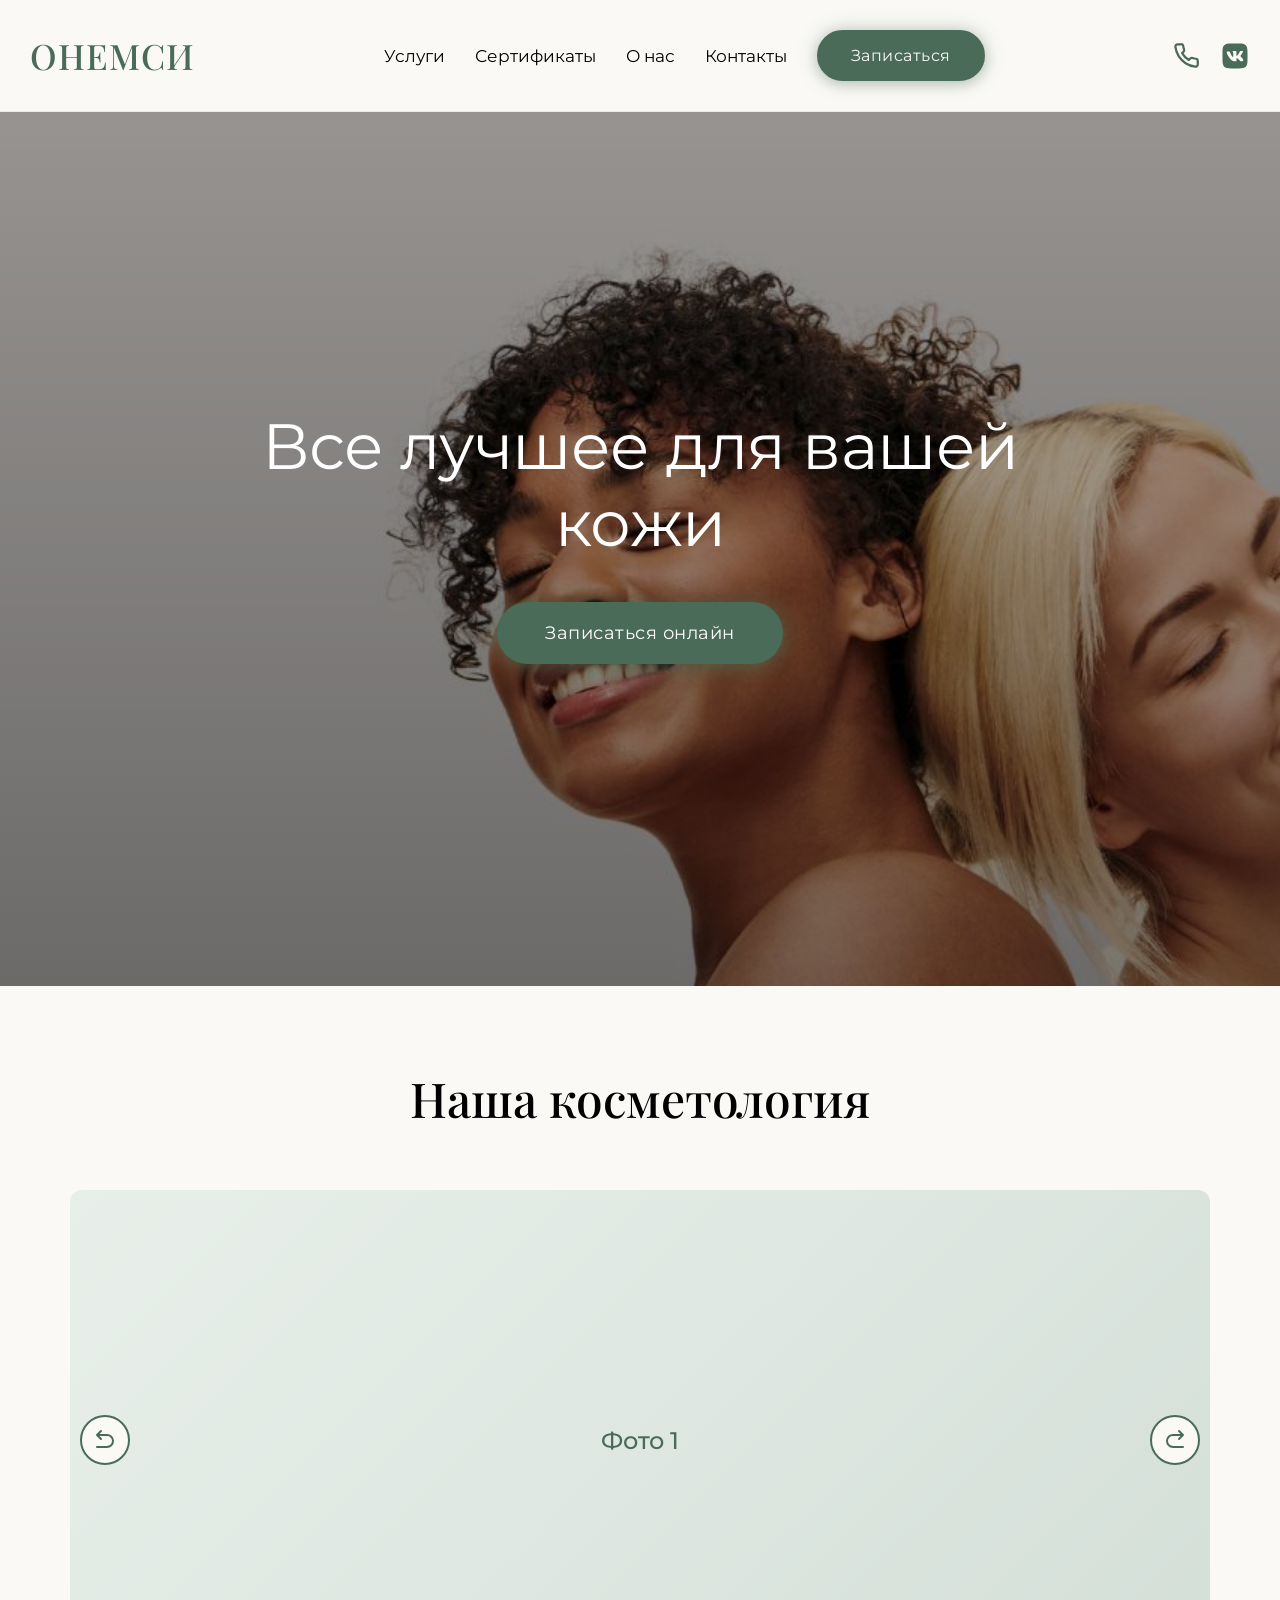
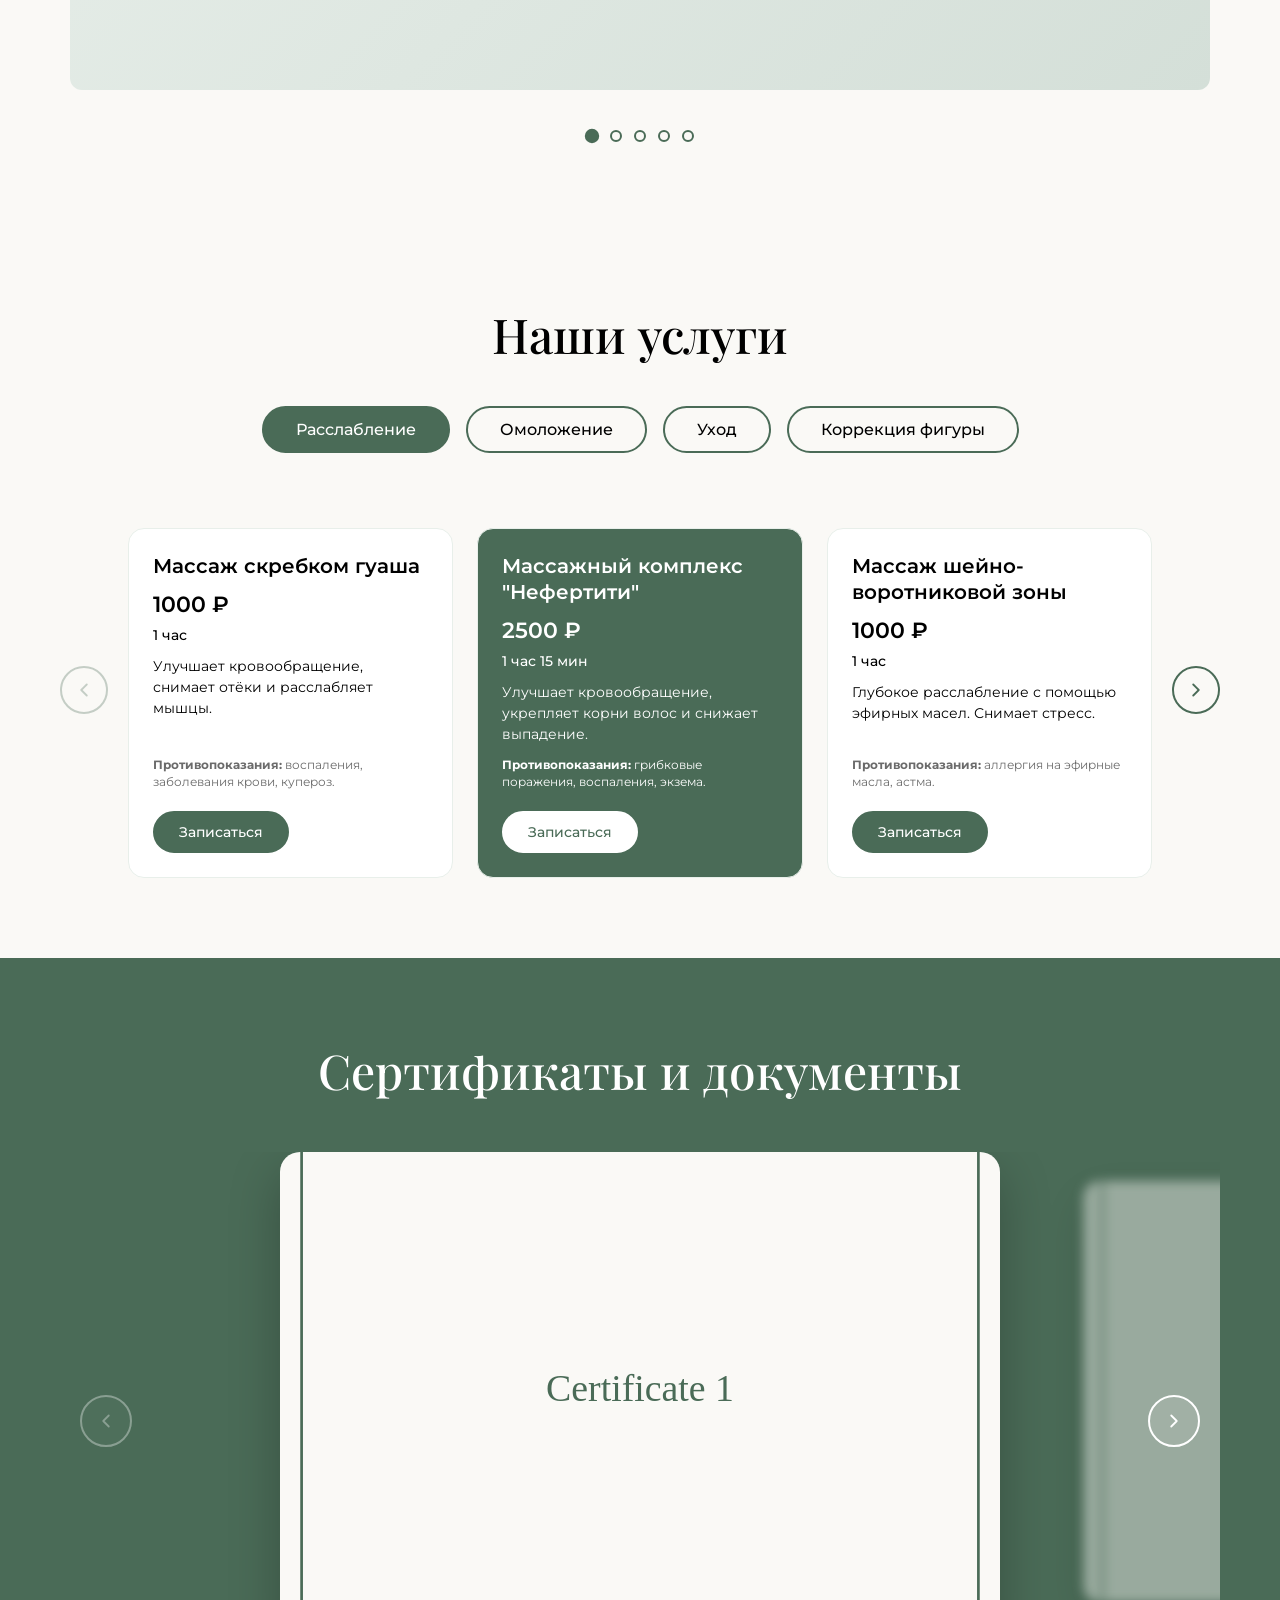
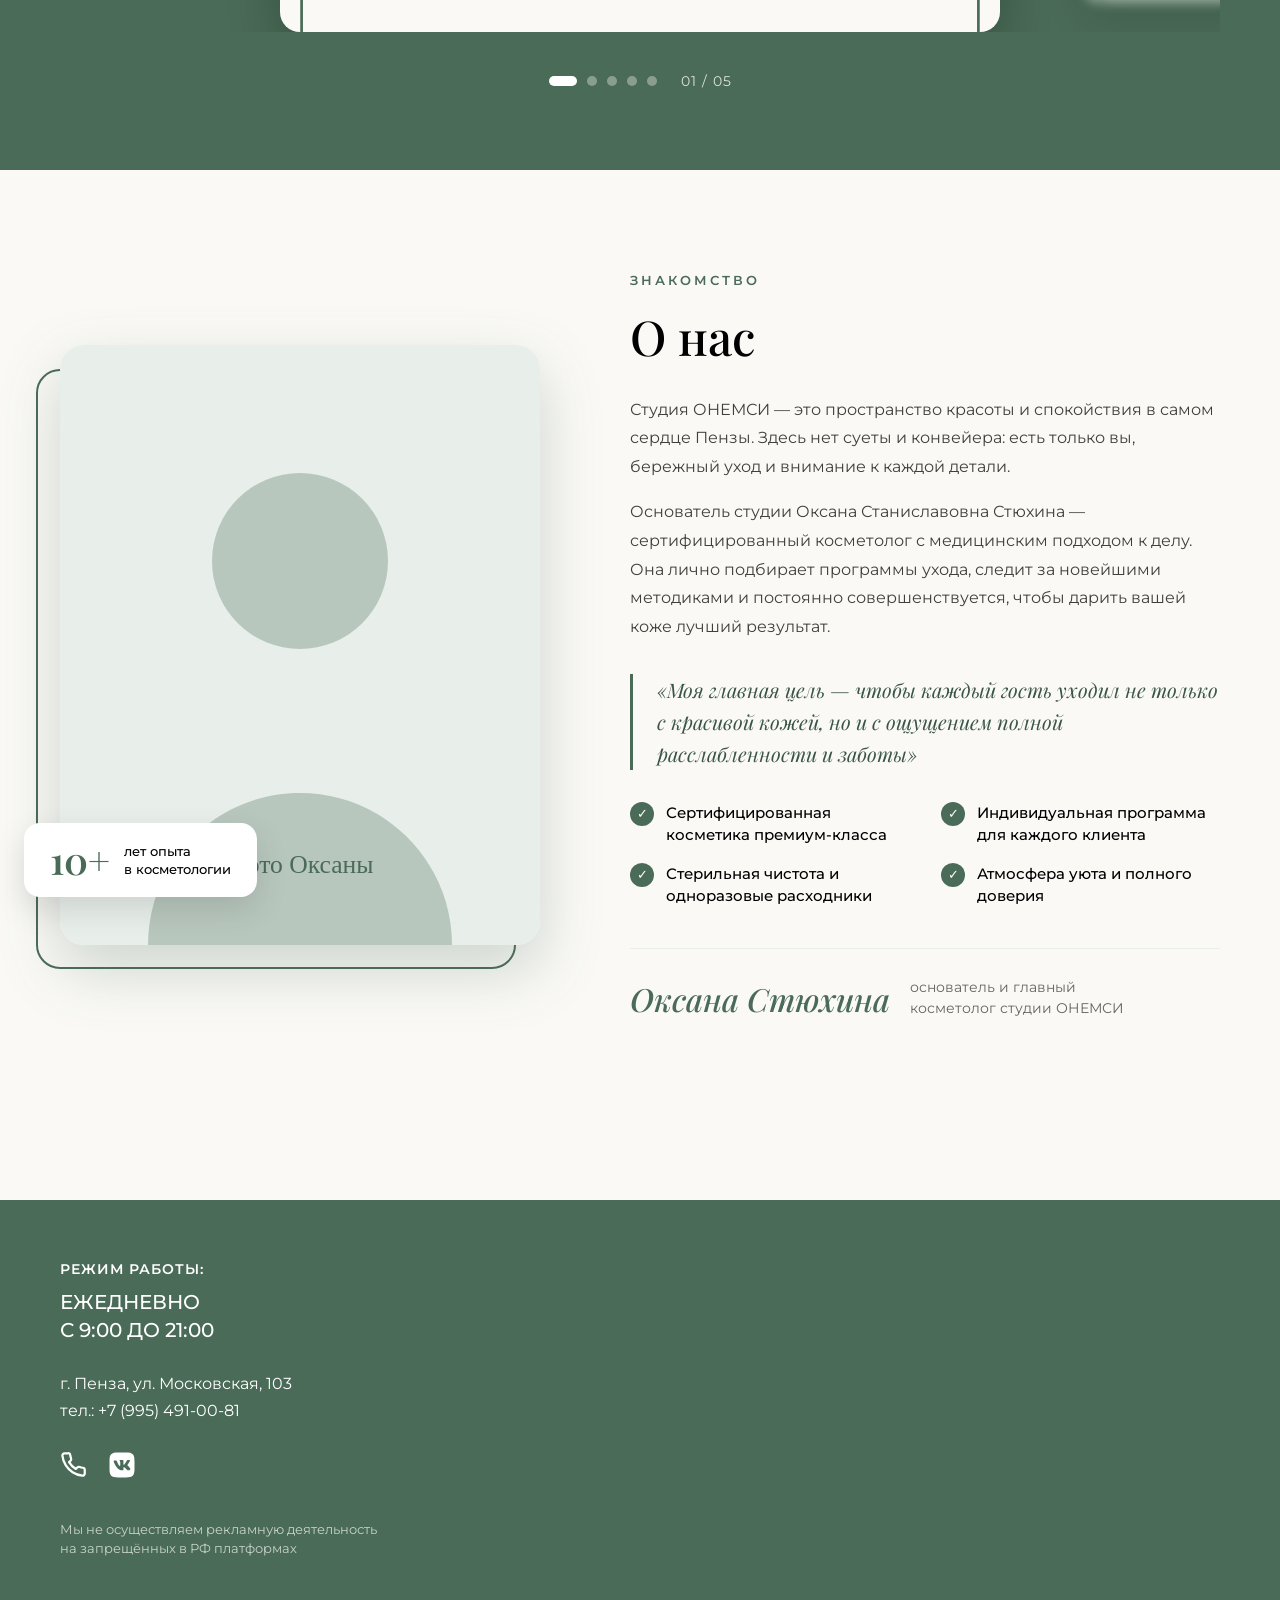
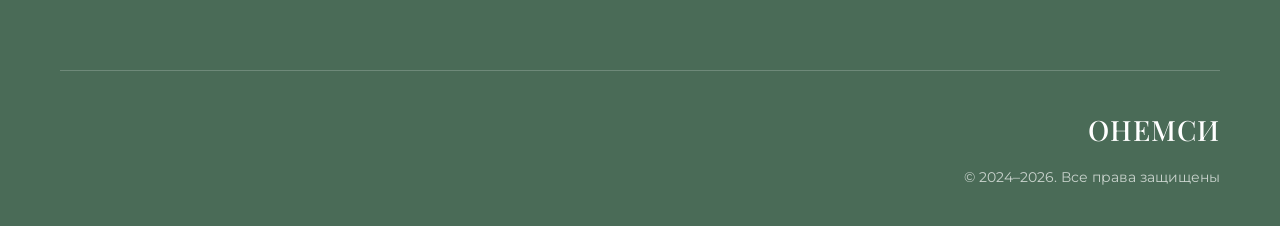
==== commit a2ee5f3e: "Update index.html" ====
--- a/index.html
+++ b/index.html
@@ -44,7 +44,7 @@
 
     <header class="header">
         <div class="header__container">
-            <a href="/" class="header__logo">ОНЕМСИ</a>
+            <a href="index.html" class="header__logo">ОНЕМСИ</a>
 
             <ul class="header__menu">
                 <li><a href="#services" class="header__menu-item">Услуги</a></li>
@@ -769,7 +769,7 @@
                 </div>
 
                 <div class="footer__bottom-info">
-                    <a href="/" class="footer__logo-link">
+                    <a href="index.html" class="footer__logo-link">
                         <span class="footer__logo">ОНЕМСИ</span>
                     </a>
                     <p class="footer__copyright">© 2024–2026. Все права защищены</p>
@@ -801,4 +801,4 @@
 
 </body>
 
-</html>+</html>
--- a/style.css
+++ b/style.css
@@ -857,6 +857,7 @@
     background-color: #FFFFFF;
     border: 1px solid #E8EFEA;
     border-radius: 16px;
+    margin-top: 25px;
     padding: 24px;
     transition: transform 0.3s ease, box-shadow 0.3s ease;
 }
@@ -2106,4 +2107,4 @@
     .footer__legal-link:active {
         color: #FFFFFF;
     }
-}+}
--- a/style.css
+++ b/style.css
@@ -857,6 +857,7 @@
     background-color: #FFFFFF;
     border: 1px solid #E8EFEA;
     border-radius: 16px;
+    margin-top: 25px;
     padding: 24px;
     transition: transform 0.3s ease, box-shadow 0.3s ease;
 }
@@ -2106,4 +2107,4 @@
     .footer__legal-link:active {
         color: #FFFFFF;
     }
-}+}
